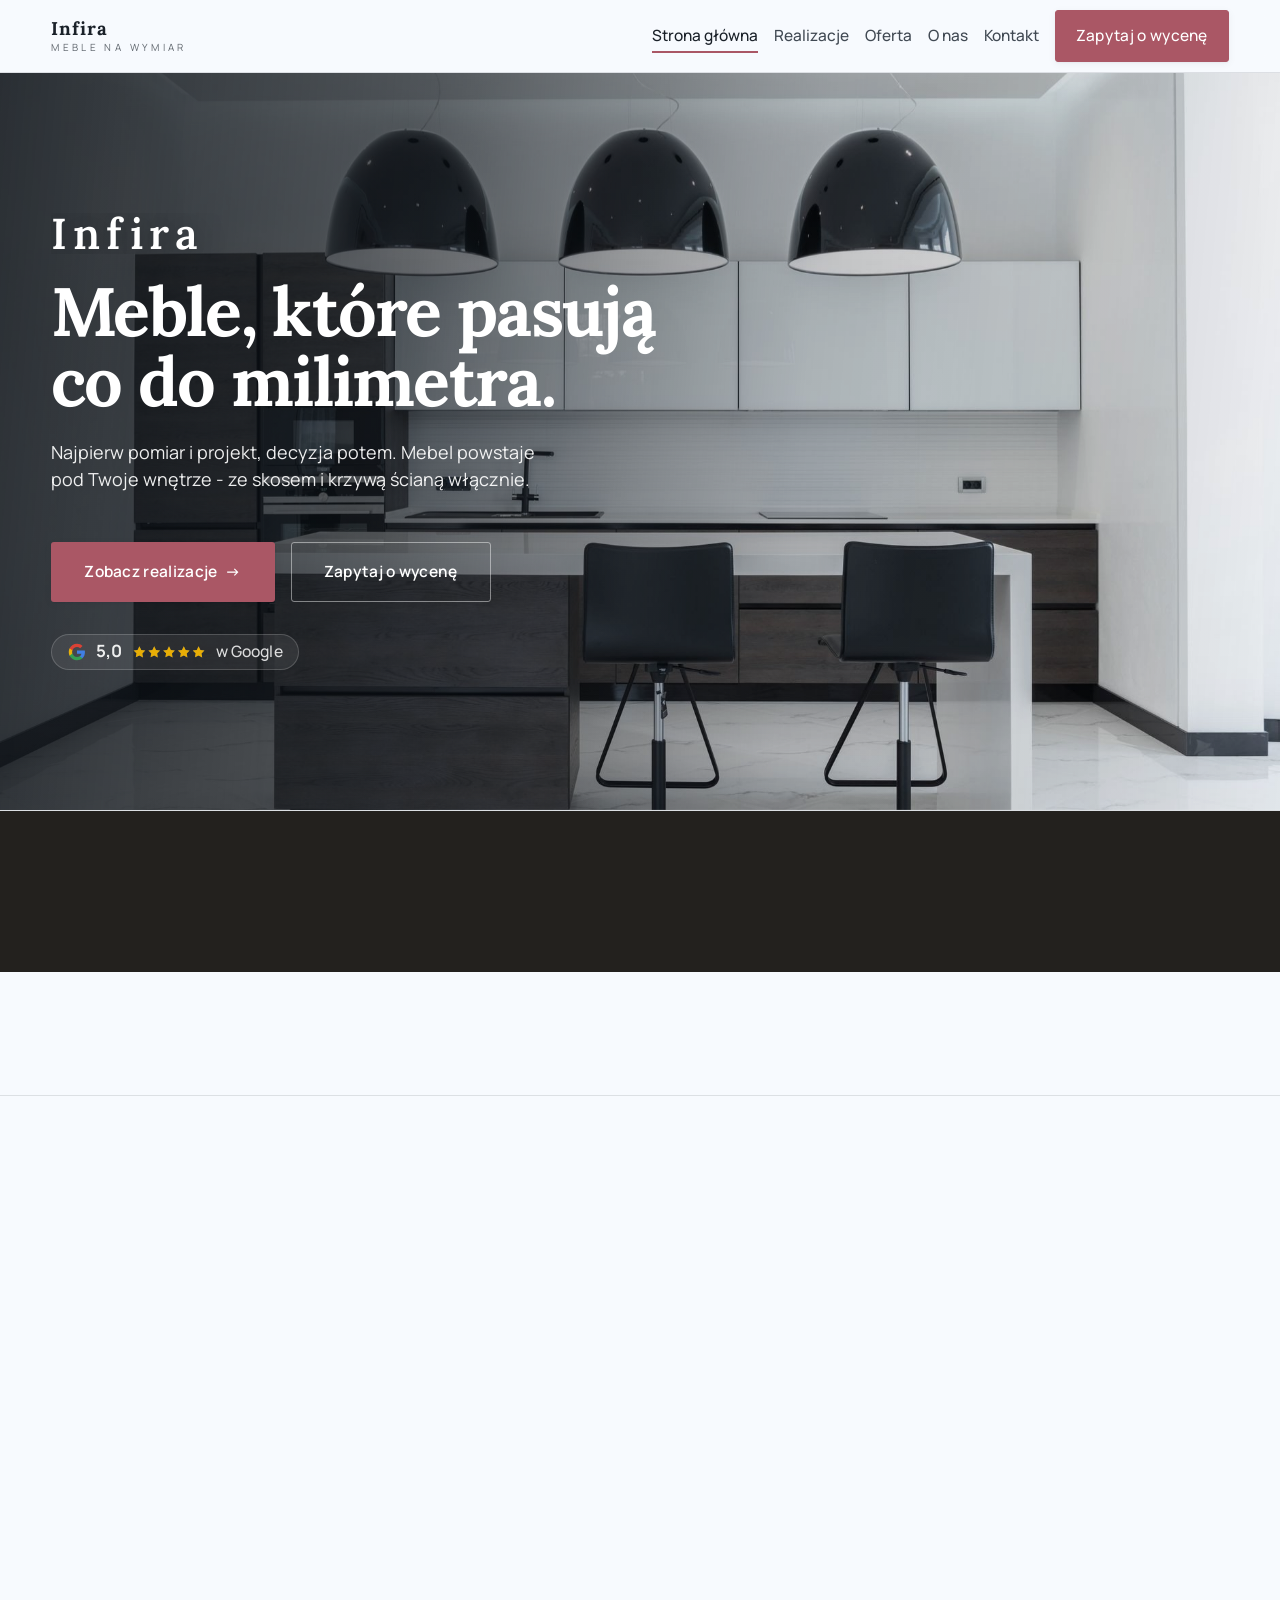
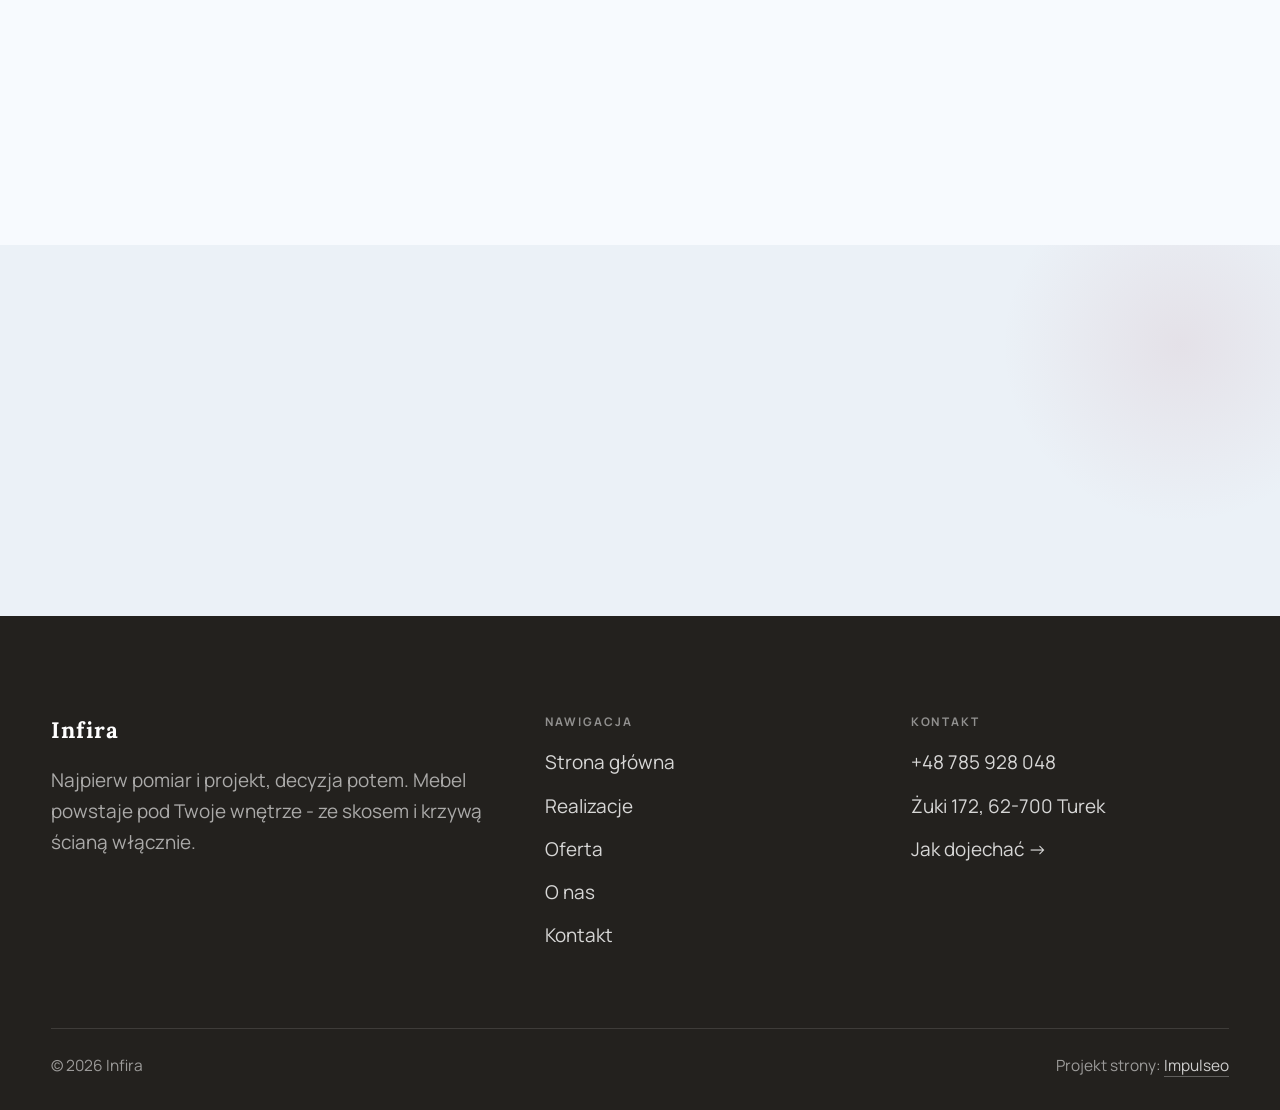
==== index.html @ 740e32fb "Strona demo: infira" ====
<!DOCTYPE html>
<html lang="pl">
<head>
<meta charset="UTF-8">
<meta name="viewport" content="width=device-width, initial-scale=1.0">
<title>Infira - meble na wymiar, kuchnie i szafy</title>
<meta name="description" content="Meble na wymiar w Turku: kuchnie, szafy i zabudowy pod Twoje wnętrze. Od pomiaru po montaż, Żuki koło Turku. Zadzwoń: +48 785 928 048.">
<link rel="canonical" href="https://impulseo-pl.github.io/infira/">
<meta name="robots" content="noindex, nofollow">
<meta property="og:type" content="website">
<meta property="og:locale" content="pl_PL">
<meta property="og:site_name" content="Infira">
<meta property="og:title" content="Infira - meble na wymiar, kuchnie i szafy">
<meta property="og:description" content="Meble na wymiar w Turku: kuchnie, szafy i zabudowy pod Twoje wnętrze. Od pomiaru po montaż, Żuki koło Turku. Zadzwoń: +48 785 928 048.">
<meta property="og:url" content="https://impulseo-pl.github.io/infira/">
<meta property="og:image" content="https://impulseo-pl.github.io/infira/img/og.jpg">
<meta property="og:image:width" content="1200">
<meta property="og:image:height" content="630">
<meta name="twitter:card" content="summary_large_image">
<script type="application/ld+json">{"@context": "https://schema.org", "@type": "HomeAndConstructionBusiness", "name": "Infira", "url": "https://impulseo-pl.github.io/infira/", "telephone": "+48785928048", "image": "https://impulseo-pl.github.io/infira/img/og.jpg", "areaServed": "Turek"}</script>
<link rel="preconnect" href="https://fonts.googleapis.com">
<link rel="preconnect" href="https://fonts.gstatic.com" crossorigin>
<link href="https://fonts.googleapis.com/css2?family=Lora:wght@500;600;700&family=Manrope:wght@400;500;600&display=swap" rel="stylesheet">
<link rel="stylesheet" href="assets/styles.css?v=0a98a49c">
</head>
<body>

<header class="nav">
  <div class="wrap nav-inner">
    <a class="brand" href="index.html"><span class="name">Infira</span><span class="sub">Meble na wymiar</span></a>
    <nav class="nav-links">
      <a href="index.html" class="active" aria-current="page">Strona główna</a>
      <a href="realizacje.html">Realizacje</a>
      <a href="oferta.html">Oferta</a>
      <a href="o-nas.html">O nas</a>
      <a href="kontakt.html">Kontakt</a>
      <a href="kontakt.html" class="btn btn-accent">Zapytaj o wycenę</a>
    </nav>
    <button class="nav-toggle" aria-label="Menu"><span></span><span></span><span></span></button>
  </div>
</header>

<main>
<section class="hero-cine">
  <img src="img/hero.jpg" fetchpriority="high" data-rotate="img/g2.jpg|img/g3.jpg" alt="Infira - Meble, które pasują co do milimetra. " width="1880" height="1255">
  <div class="wrap">
    <div class="hero-copy">
      <div class="brandmark bm-l"><span class="bm-line"><span>Infira</span></span></div>
      <h1>Meble, które pasują co do milimetra. </h1>
      <p class="lead">Najpierw pomiar i projekt, decyzja potem. Mebel powstaje pod Twoje wnętrze - ze skosem i krzywą ścianą włącznie.</p>
      <div class="hero-actions">
        <a href="realizacje.html" class="btn btn-accent">Zobacz realizacje <span class="arr">→</span></a>
        <a href="kontakt.html" class="btn btn-ghost btn-on-dark">Zapytaj o wycenę</a>
      </div>
      <div style="margin-top:var(--space-6);color:#fff;font-weight:600;letter-spacing:.02em;opacity:.92"><span class="g-badge"><svg class="gb-ico" viewBox="0 0 24 24" width="18" height="18" aria-hidden="true"><path fill="#4285F4" d="M22.56 12.25c0-.78-.07-1.53-.2-2.25H12v4.26h5.92c-.26 1.37-1.04 2.53-2.21 3.31v2.77h3.57c2.08-1.92 3.28-4.74 3.28-8.09z"/><path fill="#34A853" d="M12 23c2.97 0 5.46-.98 7.28-2.66l-3.57-2.77c-.98.66-2.23 1.06-3.71 1.06-2.86 0-5.29-1.93-6.16-4.53H2.18v2.84C3.99 20.53 7.7 23 12 23z"/><path fill="#FBBC05" d="M5.84 14.09c-.22-.66-.35-1.36-.35-2.09s.13-1.43.35-2.09V7.07H2.18C1.43 8.55 1 10.22 1 12s.43 3.45 1.18 4.93l2.85-2.22.81-.62z"/><path fill="#EA4335" d="M12 5.38c1.62 0 3.06.56 4.21 1.64l3.15-3.15C17.45 2.09 14.97 1 12 1 7.7 1 3.99 3.47 2.18 7.07l3.66 2.84c.87-2.6 3.3-4.53 6.16-4.53z"/></svg><b class="gb-ocena">5,0</b><svg class="gb-stars" viewBox="0 0 90 18" width="74" height="14.8" aria-hidden="true"><g fill="currentColor" opacity=".26"><path transform="translate(0,0)" d="M9 1.6l2.2 4.46 4.92.72-3.56 3.47.84 4.9L9 12.74l-4.4 2.31.84-4.9L1.88 6.68l4.92-.72L9 1.6Z"/><path transform="translate(18,0)" d="M9 1.6l2.2 4.46 4.92.72-3.56 3.47.84 4.9L9 12.74l-4.4 2.31.84-4.9L1.88 6.68l4.92-.72L9 1.6Z"/><path transform="translate(36,0)" d="M9 1.6l2.2 4.46 4.92.72-3.56 3.47.84 4.9L9 12.74l-4.4 2.31.84-4.9L1.88 6.68l4.92-.72L9 1.6Z"/><path transform="translate(54,0)" d="M9 1.6l2.2 4.46 4.92.72-3.56 3.47.84 4.9L9 12.74l-4.4 2.31.84-4.9L1.88 6.68l4.92-.72L9 1.6Z"/><path transform="translate(72,0)" d="M9 1.6l2.2 4.46 4.92.72-3.56 3.47.84 4.9L9 12.74l-4.4 2.31.84-4.9L1.88 6.68l4.92-.72L9 1.6Z"/></g><clipPath id="gs1000"><rect x="0" y="0" width="90.0" height="18"/></clipPath><g fill="#FBBC04" clip-path="url(#gs1000)"><path transform="translate(0,0)" d="M9 1.6l2.2 4.46 4.92.72-3.56 3.47.84 4.9L9 12.74l-4.4 2.31.84-4.9L1.88 6.68l4.92-.72L9 1.6Z"/><path transform="translate(18,0)" d="M9 1.6l2.2 4.46 4.92.72-3.56 3.47.84 4.9L9 12.74l-4.4 2.31.84-4.9L1.88 6.68l4.92-.72L9 1.6Z"/><path transform="translate(36,0)" d="M9 1.6l2.2 4.46 4.92.72-3.56 3.47.84 4.9L9 12.74l-4.4 2.31.84-4.9L1.88 6.68l4.92-.72L9 1.6Z"/><path transform="translate(54,0)" d="M9 1.6l2.2 4.46 4.92.72-3.56 3.47.84 4.9L9 12.74l-4.4 2.31.84-4.9L1.88 6.68l4.92-.72L9 1.6Z"/><path transform="translate(72,0)" d="M9 1.6l2.2 4.46 4.92.72-3.56 3.47.84 4.9L9 12.74l-4.4 2.31.84-4.9L1.88 6.68l4.92-.72L9 1.6Z"/></g></svg><span class="gb-txt">w Google</span></span></div>
    </div>
  </div>
</section>
<section class="strip n-5" style="padding-block:0">
  <div class="wrap">
    <div class="item reveal"><div class="k">5,0 na Google</div><div class="v"></div></div>
    <div class="item reveal"><div class="k">Kuchnie na wymiar</div><div class="v"></div></div>
    <div class="item reveal"><div class="k">Szafy i garderoby</div><div class="v"></div></div>
    <div class="item reveal"><div class="k">Od pomiaru po montaż</div><div class="v"></div></div>
    <div class="item reveal"><div class="k">Żuki koło Turku</div><div class="v"></div></div>
  </div>
</section>
<section class="opinie-mini" aria-label="Opinie klientów">
  <div class="wrap">
    <div class="om-row">
      <div class="om-item reveal"><blockquote>„Korzystam z mebli tej firmy od lat i mogę je spokojnie polecić.”</blockquote><span class="om-autor">Oliwier</span></div>
      <div class="om-item reveal"><blockquote>„Bardzo dobra jakość mebli, mili panowie.”</blockquote><span class="om-autor">Jan Durczyński</span></div>
    </div>
  </div>
</section>
<section>
  <div class="wrap split">
    <div class="split-art reveal"><img src="img/g13.jpg" alt="Infira - realizacja" loading="lazy" width="1600" height="1068" decoding="async"></div>
    <div class="split-copy reveal">
      <span class="eyebrow">Jak pracujemy</span>
      <h2>O nas</h2>
      <p class="muted">Najwięcej czasu schodzi przy pomiarze i projekcie, bo tam rozstrzyga się cała praca. Krzywa ściana albo wnęka o dwóch szerokościach - to musi być w projekcie, zanim ruszy piła.</p>
      
      <a href="o-nas.html" class="btn btn-ghost">Poznaj nas <span class="arr">→</span></a>
    </div>
  </div>
</section>
<section class="gateways-band">
  <div class="wrap">
    <div class="gateways">
      <a href="oferta.html" class="gateway reveal"><img src="img/g1.jpg" alt="Kuchnie na wymiar" loading="lazy" width="1080" height="810" decoding="async"><span class="g-ttl">Kuchnie na wymiar</span></a>
      <a href="oferta.html" class="gateway reveal"><img src="img/about.jpg" alt="Szafy i garderoby" loading="lazy" width="1600" height="1068" decoding="async"><span class="g-ttl">Szafy i garderoby</span></a>
      <a href="oferta.html" class="gateway reveal"><img src="img/g4.jpg" alt="Zabudowy wnęk i skosów" loading="lazy" width="1600" height="1068" decoding="async"><span class="g-ttl">Zabudowy wnęk i skosów</span></a>
    </div>
  </div>
</section>
<section class="stopklatka" aria-hidden="true">
  <div class="stk-bg" style="background-image:url(img/g5.jpg)"></div>
</section>
<section class="opinie">
  <div class="wrap">
    <div class="head center reveal">
      <span class="eyebrow">Opinie</span>
      <h2>Co mówią klienci</h2>
    </div>
    <p class="op-meta reveal"><span class="g-badge"><svg class="gb-ico" viewBox="0 0 24 24" width="18" height="18" aria-hidden="true"><path fill="#4285F4" d="M22.56 12.25c0-.78-.07-1.53-.2-2.25H12v4.26h5.92c-.26 1.37-1.04 2.53-2.21 3.31v2.77h3.57c2.08-1.92 3.28-4.74 3.28-8.09z"/><path fill="#34A853" d="M12 23c2.97 0 5.46-.98 7.28-2.66l-3.57-2.77c-.98.66-2.23 1.06-3.71 1.06-2.86 0-5.29-1.93-6.16-4.53H2.18v2.84C3.99 20.53 7.7 23 12 23z"/><path fill="#FBBC05" d="M5.84 14.09c-.22-.66-.35-1.36-.35-2.09s.13-1.43.35-2.09V7.07H2.18C1.43 8.55 1 10.22 1 12s.43 3.45 1.18 4.93l2.85-2.22.81-.62z"/><path fill="#EA4335" d="M12 5.38c1.62 0 3.06.56 4.21 1.64l3.15-3.15C17.45 2.09 14.97 1 12 1 7.7 1 3.99 3.47 2.18 7.07l3.66 2.84c.87-2.6 3.3-4.53 6.16-4.53z"/></svg><b class="gb-ocena">5,0</b><svg class="gb-stars" viewBox="0 0 90 18" width="74" height="14.8" aria-hidden="true"><g fill="currentColor" opacity=".26"><path transform="translate(0,0)" d="M9 1.6l2.2 4.46 4.92.72-3.56 3.47.84 4.9L9 12.74l-4.4 2.31.84-4.9L1.88 6.68l4.92-.72L9 1.6Z"/><path transform="translate(18,0)" d="M9 1.6l2.2 4.46 4.92.72-3.56 3.47.84 4.9L9 12.74l-4.4 2.31.84-4.9L1.88 6.68l4.92-.72L9 1.6Z"/><path transform="translate(36,0)" d="M9 1.6l2.2 4.46 4.92.72-3.56 3.47.84 4.9L9 12.74l-4.4 2.31.84-4.9L1.88 6.68l4.92-.72L9 1.6Z"/><path transform="translate(54,0)" d="M9 1.6l2.2 4.46 4.92.72-3.56 3.47.84 4.9L9 12.74l-4.4 2.31.84-4.9L1.88 6.68l4.92-.72L9 1.6Z"/><path transform="translate(72,0)" d="M9 1.6l2.2 4.46 4.92.72-3.56 3.47.84 4.9L9 12.74l-4.4 2.31.84-4.9L1.88 6.68l4.92-.72L9 1.6Z"/></g><clipPath id="gs1000"><rect x="0" y="0" width="90.0" height="18"/></clipPath><g fill="#FBBC04" clip-path="url(#gs1000)"><path transform="translate(0,0)" d="M9 1.6l2.2 4.46 4.92.72-3.56 3.47.84 4.9L9 12.74l-4.4 2.31.84-4.9L1.88 6.68l4.92-.72L9 1.6Z"/><path transform="translate(18,0)" d="M9 1.6l2.2 4.46 4.92.72-3.56 3.47.84 4.9L9 12.74l-4.4 2.31.84-4.9L1.88 6.68l4.92-.72L9 1.6Z"/><path transform="translate(36,0)" d="M9 1.6l2.2 4.46 4.92.72-3.56 3.47.84 4.9L9 12.74l-4.4 2.31.84-4.9L1.88 6.68l4.92-.72L9 1.6Z"/><path transform="translate(54,0)" d="M9 1.6l2.2 4.46 4.92.72-3.56 3.47.84 4.9L9 12.74l-4.4 2.31.84-4.9L1.88 6.68l4.92-.72L9 1.6Z"/><path transform="translate(72,0)" d="M9 1.6l2.2 4.46 4.92.72-3.56 3.47.84 4.9L9 12.74l-4.4 2.31.84-4.9L1.88 6.68l4.92-.72L9 1.6Z"/></g></svg><span class="gb-txt">w Google</span></span></p>
    <p class="op-meta reveal"><a class="op-google" href="https://maps.google.com/?cid=2498842589369251021" target="_blank" rel="noopener"><svg class="op-g-ico" viewBox="0 0 24 24" width="17" height="17" aria-hidden="true"><path fill="#4285F4" d="M22.56 12.25c0-.78-.07-1.53-.2-2.25H12v4.26h5.92c-.26 1.37-1.04 2.53-2.21 3.31v2.77h3.57c2.08-1.92 3.28-4.74 3.28-8.09z"/><path fill="#34A853" d="M12 23c2.97 0 5.46-.98 7.28-2.66l-3.57-2.77c-.98.66-2.23 1.06-3.71 1.06-2.86 0-5.29-1.93-6.16-4.53H2.18v2.84C3.99 20.53 7.7 23 12 23z"/><path fill="#FBBC05" d="M5.84 14.09c-.22-.66-.35-1.36-.35-2.09s.13-1.43.35-2.09V7.07H2.18C1.43 8.55 1 10.22 1 12s.43 3.45 1.18 4.93l2.85-2.22.81-.62z"/><path fill="#EA4335" d="M12 5.38c1.62 0 3.06.56 4.21 1.64l3.15-3.15C17.45 2.09 14.97 1 12 1 7.7 1 3.99 3.47 2.18 7.07l3.66 2.84c.87-2.6 3.3-4.53 6.16-4.53z"/></svg><span>Zobacz opinie w Google</span><span class="arr">→</span></a></p>
    <div class="opinie-grid">
      <figure class="op-card reveal"><span class="op-star"><svg class="ico-star" width="14" height="14" viewBox="0 0 24 24" style="vertical-align:-2px" aria-hidden="true"><path d="M12 2.8l2.85 5.8 6.4.93-4.63 4.5 1.1 6.37L12 17.4l-5.72 3 1.1-6.37-4.63-4.5 6.4-.93L12 2.8Z" fill="currentColor"/></svg><svg class="ico-star" width="14" height="14" viewBox="0 0 24 24" style="vertical-align:-2px" aria-hidden="true"><path d="M12 2.8l2.85 5.8 6.4.93-4.63 4.5 1.1 6.37L12 17.4l-5.72 3 1.1-6.37-4.63-4.5 6.4-.93L12 2.8Z" fill="currentColor"/></svg><svg class="ico-star" width="14" height="14" viewBox="0 0 24 24" style="vertical-align:-2px" aria-hidden="true"><path d="M12 2.8l2.85 5.8 6.4.93-4.63 4.5 1.1 6.37L12 17.4l-5.72 3 1.1-6.37-4.63-4.5 6.4-.93L12 2.8Z" fill="currentColor"/></svg><svg class="ico-star" width="14" height="14" viewBox="0 0 24 24" style="vertical-align:-2px" aria-hidden="true"><path d="M12 2.8l2.85 5.8 6.4.93-4.63 4.5 1.1 6.37L12 17.4l-5.72 3 1.1-6.37-4.63-4.5 6.4-.93L12 2.8Z" fill="currentColor"/></svg><svg class="ico-star" width="14" height="14" viewBox="0 0 24 24" style="vertical-align:-2px" aria-hidden="true"><path d="M12 2.8l2.85 5.8 6.4.93-4.63 4.5 1.1 6.37L12 17.4l-5.72 3 1.1-6.37-4.63-4.5 6.4-.93L12 2.8Z" fill="currentColor"/></svg></span><blockquote>Korzystam z mebli tej firmy od lat i mogę je spokojnie polecić. Są solidne, trwałe i dobrze wykonane, nawet po długim czasie nadal świetnie się sprawdzają. Do tego profesjonalna obsługa i dobry kontakt. Firma godna zaufania.</blockquote><span class="op-autor">Oliwier</span></figure>
      <figure class="op-card reveal"><span class="op-star"><svg class="ico-star" width="14" height="14" viewBox="0 0 24 24" style="vertical-align:-2px" aria-hidden="true"><path d="M12 2.8l2.85 5.8 6.4.93-4.63 4.5 1.1 6.37L12 17.4l-5.72 3 1.1-6.37-4.63-4.5 6.4-.93L12 2.8Z" fill="currentColor"/></svg><svg class="ico-star" width="14" height="14" viewBox="0 0 24 24" style="vertical-align:-2px" aria-hidden="true"><path d="M12 2.8l2.85 5.8 6.4.93-4.63 4.5 1.1 6.37L12 17.4l-5.72 3 1.1-6.37-4.63-4.5 6.4-.93L12 2.8Z" fill="currentColor"/></svg><svg class="ico-star" width="14" height="14" viewBox="0 0 24 24" style="vertical-align:-2px" aria-hidden="true"><path d="M12 2.8l2.85 5.8 6.4.93-4.63 4.5 1.1 6.37L12 17.4l-5.72 3 1.1-6.37-4.63-4.5 6.4-.93L12 2.8Z" fill="currentColor"/></svg><svg class="ico-star" width="14" height="14" viewBox="0 0 24 24" style="vertical-align:-2px" aria-hidden="true"><path d="M12 2.8l2.85 5.8 6.4.93-4.63 4.5 1.1 6.37L12 17.4l-5.72 3 1.1-6.37-4.63-4.5 6.4-.93L12 2.8Z" fill="currentColor"/></svg><svg class="ico-star" width="14" height="14" viewBox="0 0 24 24" style="vertical-align:-2px" aria-hidden="true"><path d="M12 2.8l2.85 5.8 6.4.93-4.63 4.5 1.1 6.37L12 17.4l-5.72 3 1.1-6.37-4.63-4.5 6.4-.93L12 2.8Z" fill="currentColor"/></svg></span><blockquote>Bardzo dobra jakość mebli, mili panowie.</blockquote><span class="op-autor">Jan Durczyński</span></figure>
    </div>
  </div>
</section>
<section>
  <div class="wrap">
    <div class="head reveal">
      <span class="eyebrow">Realizacje</span>
      <h2>Meble na wymiar</h2>
      <p>Zdjęcia z naszych montaży, w domach klientów - żadnych wizualizacji z katalogu. Tak te meble wyglądają na co dzień.</p>
    </div>
    <div class="gallery">
      <div class="tile t-two3 reveal"><img src="img/g6.jpg" alt="Infira" loading="lazy" width="1600" height="1060" decoding="async"></div>
      <div class="tile t-third reveal"><img src="img/g7.jpg" alt="Infira" loading="lazy" width="1600" height="1068" decoding="async"></div>
      <div class="tile t-third reveal"><img src="img/g8.jpg" alt="Infira" loading="lazy" width="1524" height="976" decoding="async"></div>
      <div class="tile t-third reveal"><img src="img/g9.jpg" alt="Infira" loading="lazy" width="1600" height="1068" decoding="async"></div>
      <div class="tile t-third reveal"><img src="img/g10.jpg" alt="Infira" loading="lazy" width="1516" height="962" decoding="async"></div>
    </div>
    <div style="margin-top:var(--space-7)" class="reveal"><a href="realizacje.html" class="btn btn-accent">Pełna galeria <span class="arr">→</span></a></div>
  </div>
</section>
<section class="cta">
  <div class="wrap">
    <div class="reveal">
      <span class="eyebrow">Współpraca</span>
      <h2>Zacznijmy od krótkiej rozmowy.</h2>
      <p>Jeden telefon wystarczy, żeby wiedzieć, na czym stoisz.</p>
    </div>
    <div class="cta-actions reveal">
      <a href="kontakt.html" class="btn btn-light">Zapytaj o wycenę <span class="arr">→</span></a>
      <a href="tel:+48785928048" class="btn btn-ghost btn-ghost-cta">+48 785 928 048</a>
    </div>
  </div>
</section>
</main>

<footer>
  <div class="wrap">
    <div class="foot-grid">
      <div class="foot-brand">
        <div class="name">Infira</div>
        <p>Najpierw pomiar i projekt, decyzja potem. Mebel powstaje pod Twoje wnętrze - ze skosem i krzywą ścianą włącznie.</p>
      </div>
      <div class="foot-col">
        <h4>Nawigacja</h4>
        <a href="index.html">Strona główna</a>
        <a href="realizacje.html">Realizacje</a>
        <a href="oferta.html">Oferta</a>
        <a href="o-nas.html">O nas</a>
        <a href="kontakt.html">Kontakt</a>
      </div>
      <div class="foot-col">
        <h4>Kontakt</h4>
        <a href="tel:+48785928048">+48 785 928 048</a>
        <p>Żuki 172, 62-700 Turek</p>
        <a href="https://maps.google.com/?cid=2498842589369251021" target="_blank" rel="noopener">Jak dojechać →</a>
      </div>
    </div>
    <div class="foot-bot">
      <span>© 2026 Infira</span>
      <span>Projekt strony: <a class="foot-credit" href="https://impulseo.pl" target="_blank" rel="noopener">Impulseo</a></span>
    </div>
  </div>
</footer>
<div class="sticky-reserve"><a class="sr-book" href="kontakt.html">Zapytaj o wycenę</a><a class="sr-call" href="tel:+48785928048" aria-label="Zadzwoń"><svg class="ico-tel" width="16" height="16" viewBox="0 0 24 24" fill="none" aria-hidden="true"><path d="M6.6 10.8a15.5 15.5 0 0 0 6.6 6.6l2.2-2.2a1 1 0 0 1 1-.24 11.4 11.4 0 0 0 3.6.58 1 1 0 0 1 1 1V20a1 1 0 0 1-1 1A17 17 0 0 1 3 4a1 1 0 0 1 1-1h3.5a1 1 0 0 1 1 1c0 1.25.2 2.46.58 3.6a1 1 0 0 1-.25 1l-2.23 2.2Z" fill="currentColor"/></svg></a></div>
<div class="demo-wazne" data-do="2026-11-03" data-cykl="3" hidden><svg class="dw-ico" width="13" height="13" viewBox="0 0 24 24" fill="none" aria-hidden="true"><circle cx="12" cy="12" r="8.6" stroke="currentColor" stroke-width="1.8"/><path d="M12 7.2V12l3.3 2" stroke="currentColor" stroke-width="1.8" stroke-linecap="round"/></svg><span class="dw-txt"></span></div>

<script src="assets/main.js"></script>
</body>
</html>
---- assets/styles.css ----
/* ============================================================
   STOLBASZ — premium, architektoniczny B2B fit-out
   Jasna paleta, zero brązu. System wg premium-web-craft.
   Projekt strony: Impulseo (impulseo.pl)
   ============================================================ */

:root{
  /* PALETA — jasna, architektoniczna, chłodna */
  --paper:#F3F1EC;          /* główne tło */
  --paper-2:#E6E3DB;        /* sekcje alternatywne (chłodny jasny szary) */
  --paper-3:#E6E3DB;        /* delikatne wypełnienia */
  --ink:#23211E;            /* tekst główny — chłodny grafit */
  --ink-soft:#43403A;       /* nagłówki drugorzędne */
  --muted:#87837A;          /* tekst poboczny */
  --line:rgba(35,33,30,.12);/* hairline */
  --accent:#8A6B3C;         /* stonowany petrol-slate — jedyny akcent */
  --accent-d:#6E5430;
  --accent-soft:rgba(138,107,60,.10);
  --dark:#23211E;           /* sekcje ciemne (stopka/CTA) */

  /* HOVER ZDJĘĆ — JEDEN standard dla całego silnika (decyzja K. 04.08.2026, artefakt z wariantami).
     AKTUALNE (K.+Szymon 09.08.2026, wybór z artefaktu 6 wariantów): zoom 1.05 przy 1.4s -
     przy tak długim czasie mocniejszy kadr NIE skacze, tylko „oddycha". Poprzedni standard
     (1.02 / .55s z 04.08) odbierany jako dynamiczny i szybki.
     Spoczynek lekko przygaszony, ale TYLKO tam, gdzie jest mysz (@media hover:hover) —
     na telefonie zdjęcia zostają w pełnej jasności. */
  --img-zoom:1.05;                   /* K.+Szymon 09.08: wariant F z artefaktu porównawczego */
  --img-rest:brightness(.95) saturate(.99);
  --img-hot:brightness(1.06) saturate(1.05);
  --img-dur:1.4s;                    /* K.+Szymon 09.08 (wariant F): powoli = elegancko */
  --img-ease:cubic-bezier(.16,.84,.44,1);  /* miękki ogon, efekt „oddychania" */

  /* ODSTĘPY — skala 4/8 */
  --space-1:4px; --space-2:8px; --space-3:12px; --space-4:16px; --space-5:24px;
  --space-6:32px; --space-7:48px; --space-8:64px; --space-9:96px; --space-10:128px;

  /* TYPOGRAFIA — fluid clamp() (skala podbita 16.07.2026: większe, czytelniejsze litery — uwaga Adama) */
  --text-sm:clamp(.9rem,.87rem + .12vw,1rem);
  --text-base:clamp(1.08rem,1.04rem + .18vw,1.2rem);
  --text-lg:clamp(1.24rem,1.15rem + .34vw,1.44rem);
  --text-h3:clamp(1.34rem,1.22rem + .55vw,1.66rem);
  --text-h2:clamp(2.1rem,1.66rem + 2.1vw,3.1rem);
  --text-h1:clamp(2.9rem,2.1rem + 4vw,5.1rem);

  /* PROMIENIE — architektoniczne, raczej ostre */
  --r-sm:3px; --r-md:6px; --r-lg:10px;

  /* RUCH */
  --ease:cubic-bezier(.25,.46,.45,.94); --dur:.24s;

  /* CIENIE — miękkie, warstwowe */
  --sh-sm:0 1px 2px rgba(16,24,32,.04), 0 2px 8px rgba(16,24,32,.05);
  --sh-md:0 2px 6px rgba(16,24,32,.05), 0 12px 28px -8px rgba(16,24,32,.12);
  --sh-lg:0 6px 14px rgba(16,24,32,.07), 0 26px 56px -18px rgba(16,24,32,.22);

  --hairline:1px solid var(--line);

  --font-display:'Lora',serif;
  --font-body:'Manrope',sans-serif;
}

*{box-sizing:border-box;margin:0;padding:0}
html{scroll-behavior:smooth}
body{
  font-family:var(--font-body);
  font-size:var(--text-base);
  line-height:1.65;
  color:var(--ink);
  background:var(--paper);
  -webkit-font-smoothing:antialiased;
  text-rendering:optimizeLegibility;
}
img{max-width:100%;height:auto;display:block}  /* height:auto = width/height z atrybutów trzyma proporcje (TOP#12) */
a{color:inherit;text-decoration:none}

.wrap{width:min(92%,1180px);margin-inline:auto}
section{padding-block:clamp(52px,6.5vw,96px)}

h1,h2,h3{font-family:var(--font-display);font-weight:700;line-height:1.08;letter-spacing:-.02em;color:var(--ink)}
h1{font-size:var(--text-h1);letter-spacing:-.035em}
h2{font-size:var(--text-h2);letter-spacing:-.025em}
h3{font-size:var(--text-h3)}
/* MIARA — długość wiersza. WCAG 2.2 SC 1.4.8: max 80 znaków; Butterick: 45–90.
   68ch daje realnie 72–78 znaków polskiego tekstu, czyli z zapasem pod granicą.
   Wcześniej limit miał TYLKO <p> — <li>, <blockquote> i <dd> nie miały żadnego,
   i to jedyny powód, dla którego 23 bloki na dwóch oddanych stronach jadą po
   83–106 znaków w wierszu (pomiar 07.08.2026, bramka `miara`).
   ⚠️ Listy i definicje ograniczamy TYLKO bez klasy: `ul`/`ol` z klasą to u nas
   układ (siatki kafli, menu), a nie tekst ciągły — tam miarę wyznacza układ. */
/* 60ch, nie 68ch (K. 10.08): po zmianie fontów na węższe kroje (DM Sans i spółka)
   w 68ch mieściło się ~90 znaków - bramka pikselowa słusznie zgłaszała przekroczenie
   granicy 80. Pomiar na żywej przeglądarce: 60ch = 90 znaków, 53ch = ~78 znaków, czyli normę WCAG 1.4.8. */
:root{ --miara:53ch }
p{max-width:min(100%,var(--miara))}
blockquote,
ul:not([class])>li, ol:not([class])>li,
dl:not([class])>dd{max-width:min(100%,var(--miara))}

/* ⚠️ Świadomie BEZ wyjątku `.tile p,.card p,.svc p{max-width:none}`, choć nasuwa się sam:
   te akapity BYŁY już ograniczone (stare `p{max-width:65ch}`), więc „wyjątek" nie odblokowałby
   niczego nowego — tylko ROZLUŹNIŁ stan sprzed zmiany na wszystkich demach naraz.
   `figcaption` żadna z reguł wyżej nie dotyczy, więc też nie potrzebuje zwolnienia. */

/* ŁAMANIE. `balance` wyrównuje długości wierszy w nagłówku, `pretty` pilnuje ostatniego
   wiersza akapitu, żeby nie został w nim jeden wyraz. Obsługiwane od Chrome 117 /
   Safari 17.5; starsze przeglądarki po prostu ignorują tę własność.
   `text-wrap:pretty` nie występowało dotąd ANI RAZ w silniku ani w repo klientów. */
h1,h2,h3,.lead,.lede{text-wrap:balance}
p,li,blockquote,dd{text-wrap:pretty}

.eyebrow{
  font-family:var(--font-body);
  font-size:var(--text-sm);
  font-weight:600;
  letter-spacing:.18em;
  text-transform:uppercase;
  color:var(--accent);
  display:inline-flex;align-items:center;gap:var(--space-3);
}
/* flex:none + margin-top = kreska trzyma się PIERWSZEJ linii. Wcześniej align-items:center
   centrowało ją względem całego bloku i przy zawinięciu (długi kicker typu
   „…WNĘTRZ · LESZNO · OD 2019") druga linia lądowała z brzydkim wcięciem. */
.eyebrow{align-items:flex-start}
.eyebrow>*,.eyebrow{text-wrap:balance}   /* dlugi kicker lamal sie na sierote typu samo „2019" w drugiej linii */
.eyebrow::before{content:"";width:28px;height:1px;background:var(--accent);display:inline-block;flex:none;margin-top:.62em}

.muted{color:var(--muted)}
.lead{font-size:var(--text-lg);line-height:1.55;color:var(--ink-soft);max-width:50ch}

/* ---------- BUTTONS ---------- */
.btn{
  display:inline-flex;align-items:center;gap:var(--space-2);
  font-weight:600;font-size:var(--text-sm);letter-spacing:.02em;
  padding:var(--space-4) var(--space-6);
  border-radius:var(--r-sm);
  transition:transform var(--dur) var(--ease),box-shadow var(--dur) var(--ease),background var(--dur) var(--ease);
  cursor:pointer;border:1px solid transparent;
}
.btn-accent{background:var(--accent);color:#fff;box-shadow:var(--sh-sm)}
.btn-accent:hover{background:var(--accent-d);transform:translateY(-2px);box-shadow:var(--sh-md)}
.btn-accent:active{transform:translateY(0);box-shadow:var(--sh-sm)}
.btn-ghost{background:transparent;color:var(--ink);border-color:var(--line)}
.btn-ghost:hover{border-color:var(--accent);color:var(--accent);transform:translateY(-2px)}
.btn-light{background:#fff;color:var(--ink);box-shadow:var(--sh-sm)}
.btn-light:hover{transform:translateY(-2px);box-shadow:var(--sh-md)}
.btn .arr{transition:transform var(--dur) var(--ease)}
.btn:hover .arr{transform:translateX(4px)}

/* ---------- NAV ---------- */
.nav{
  position:sticky;top:0;z-index:50;
  background:color-mix(in srgb,var(--paper) 88%,transparent);
  backdrop-filter:saturate(140%) blur(10px);
  border-bottom:var(--hairline);
}
.nav-inner{display:flex;align-items:center;justify-content:space-between;gap:var(--space-5);height:72px}
/* ANTY-NACHODZENIE (K. 05.08.2026): długa nazwa firmy + przycisk z pełnym numerem nie mieściły się w pasku
   i flex ściskał linki PONIŻEJ ich treści - "Kontakt" wchodził na ramkę "Zadzwoń +48 ...". Teraz ustępuje
   nazwa marki (skrót wielokropkiem), a menu i przycisk nigdy się nie kurczą ani nie zachodzą na siebie. */
.brand{display:flex;flex-direction:column;line-height:1;min-width:0;flex:0 1 auto}
.brand .name{font-family:var(--font-display);font-weight:800;font-size:1.35rem;letter-spacing:.04em;white-space:nowrap;overflow:hidden;text-overflow:ellipsis}
.brand .sub{font-size:.62rem;letter-spacing:.34em;text-transform:uppercase;color:var(--muted);margin-top:5px;white-space:nowrap;overflow:hidden;text-overflow:ellipsis}
.nav-links{display:flex;align-items:center;gap:var(--space-6);flex:0 0 auto}
.nav-links a{font-size:var(--text-sm);font-weight:500;color:var(--ink-soft);position:relative;padding-block:4px;white-space:nowrap;transition:color var(--dur) var(--ease)}
.nav-links a::after{content:"";position:absolute;left:0;bottom:0;width:0;height:1.5px;background:var(--accent);transition:width var(--dur) var(--ease)}
.nav-links a:hover,.nav-links a.active{color:var(--ink)}
.nav-links a:hover::after,.nav-links a.active::after{width:100%}
.nav-links .btn{padding:var(--space-2) var(--space-5)}
/* przyciski w nav: właściwy kolor (przebij .nav-links a) + bez podkreślenia */
.nav-links a.btn-accent{color:#fff}
.nav-links a.btn-ghost,.nav-links a.btn-light{color:var(--ink)}
/* CTA w pasku: NIE podkreślenie spod linków menu, ale ten sam przelatujący błysk,
   co na wszystkich innych przyciskach (zgłoszenie K. 13.08.2026 - „na hero jest efekt
   światła przechodzącego przez przycisk, na navbarze go nie ma, a mają być identyczne").
   Reguła `.nav-links a::after` jest silniejsza od `.btn::after`, więc trzeba jej
   geometrię wyzerować i wpisać połysk z nazwy - samo `display:none` gasiło efekt. */
.nav-links a.btn::after{
  display:block;content:"";position:absolute;inset:0;z-index:-1;pointer-events:none;
  width:auto;height:auto;border-radius:inherit;   /* kasuje geometrię podkreślenia (width:0;height:1.5px) */
  background:linear-gradient(100deg,transparent 32%,rgba(255,255,255,.20) 50%,transparent 68%);
  translate:-120% 0}
@media (prefers-reduced-motion:no-preference){
  .nav-links a.btn:hover::after{translate:120% 0;transition:translate .75s var(--mt-ease,cubic-bezier(.16,.84,.44,1))}
}
.nav-toggle{display:none;background:none;border:none;cursor:pointer;flex-direction:column;gap:5px;padding:8px}
.nav-toggle span{width:24px;height:2px;background:var(--ink);transition:var(--dur)}
/* Ciasny zakres MIĘDZY menu mobilnym a pełnym pulpitem: zbijamy odstępy i nazwę marki,
   żeby wszystko zmieściło się naturalnie, zanim w ogóle dojdzie do skracania wielokropkiem. */
@media(max-width:1280px) and (min-width:921px){
  .nav-links{gap:var(--space-4)}
  .nav-links .btn{padding:var(--space-2) var(--space-4)}
  .brand .name{font-size:1.15rem}
}

/* ---------- HERO (split) ---------- */
.hero{position:relative;overflow:hidden;border-bottom:var(--hairline)}
.hero-grid{display:grid;grid-template-columns:1.05fr .95fr;gap:clamp(24px,4vw,60px);align-items:center;
  padding-block:clamp(36px,4.5vw,64px)}
.hero-copy .eyebrow{margin-bottom:var(--space-5)}
.hero-copy h1{margin-bottom:var(--space-5)}
.hero-copy .lead{margin-bottom:var(--space-7)}
.hero-actions{display:flex;flex-wrap:wrap;gap:var(--space-4)}
.hero-art{position:relative;aspect-ratio:4/3;border-radius:var(--r-lg);overflow:hidden;box-shadow:var(--sh-lg)}
.hero-art img{width:100%;height:100%;object-fit:cover}
.hero-art::after{content:"";position:absolute;inset:0;background:linear-gradient(180deg,transparent 55%,rgba(18,24,28,.28))}
.hero-badge{position:absolute;left:var(--space-5);bottom:var(--space-5);z-index:2;
  background:rgba(252,252,251,.94);backdrop-filter:blur(4px);
  border-radius:var(--r-md);padding:var(--space-4) var(--space-5);box-shadow:var(--sh-md);max-width:78%}
.hero-badge strong{display:block;font-family:var(--font-display);font-size:1rem;letter-spacing:-.01em}
.hero-badge span{font-size:var(--text-sm);color:var(--muted)}

/* ---------- HERO duży / kinowy (strona główna) ---------- */
.hero-cine{position:relative;min-height:clamp(560px,82vh,840px);min-height:clamp(560px,82svh,840px);display:flex;align-items:center;overflow:hidden;border-bottom:var(--hairline)}
.hero-cine>img{position:absolute;inset:0;width:100%;height:100%;object-fit:cover;z-index:0}
.hero-cine::after{content:"";position:absolute;inset:0;z-index:1;
  background:linear-gradient(95deg,rgba(13,18,23,.86) 0%,rgba(13,18,23,.64) 32%,rgba(13,18,23,.24) 62%,rgba(13,18,23,.04) 100%)}
.hero-cine .wrap{position:relative;z-index:2;padding-block:var(--space-8)}
.hero-cine .hero-copy{max-width:660px}
.hero-cine .eyebrow{color:#fff;margin-bottom:var(--space-5)}
.hero-cine .eyebrow::before{background:#fff}
.hero-cine h1{color:#fff;margin-bottom:var(--space-5);font-size:clamp(2.9rem,2rem + 4.4vw,5.2rem);text-wrap:balance}
.hero-cine .lead{color:rgba(255,255,255,.92);max-width:48ch;margin-bottom:var(--space-7)}
.hero-cine .hero-actions{display:flex;flex-wrap:wrap;gap:var(--space-4)}
/* NISKIE OKNO (laptop z dokiem i paskami przeglądarki ma ~700-780 px wysokości widoku):
   H1 do 5.2rem + długi lead nie mieściły się i przyciski wypadały POD krawędź ekranu -
   klient widział stronę bez ani jednego CTA. Skalujemy w dół, zamiast przycinać treść. */
@media(min-width:821px) and (max-height:820px){
  .hero-cine{min-height:clamp(520px,94svh,780px)}
  .hero-cine .wrap{padding-block:var(--space-6)}
  .hero-cine h1{font-size:clamp(2.2rem,1.5rem + 2.6vw,3.6rem);margin-bottom:var(--space-4)}
  .hero-cine .eyebrow{margin-bottom:var(--space-4)}
  .hero-cine .lead{margin-bottom:var(--space-5);max-width:44ch}
}
@media(max-width:680px){
  .hero-cine{min-height:clamp(520px,76vh,640px);min-height:clamp(520px,76svh,640px);align-items:flex-end}
  .hero-cine::after{background:linear-gradient(0deg,rgba(13,18,23,.9) 6%,rgba(13,18,23,.45) 55%,rgba(13,18,23,.25) 100%)}
  .hero-cine .wrap{padding-bottom:var(--space-9)}
  /* TELEFON (~90% oglądających): lead potrafił zająć 8 linii i zepchnąć CTA poza pierwszy ekran.
     Zwężamy interlinię i skalę - treści nie ucinamy, bo to ona sprzedaje. */
  .hero-cine .lead{font-size:.98rem;line-height:1.5;margin-bottom:var(--space-5)}
  .hero-cine .eyebrow{font-size:.72rem;letter-spacing:.13em;margin-bottom:var(--space-4)}
  .hero-cine .eyebrow::before{width:20px}
  .hero-cine h1{margin-bottom:var(--space-4)}
}

/* full-bleed hero variant (podstrony) */
.pagehead{position:relative;min-height:46vh;min-height:46svh;display:flex;align-items:flex-end;overflow:hidden;border-bottom:var(--hairline)}
.pagehead img{position:absolute;inset:0;width:100%;height:100%;object-fit:cover}
/* 10.08.2026 (decyzja K.): mocniejsze przyciemnienie + cień pod tekstem. Bramka mierzyła na
   nagłówkach podstron 3,38-3,43:1 przy wymaganych 4,5 — jasne zdjęcie (hala, śnieg, niebo)
   podchodziło pod biały tekst. Zdjęcia klientów są różne, więc kontrast musi dawać WARSTWA,
   a nie szczęśliwy dobór kadru. */
.pagehead::after{content:"";position:absolute;inset:0;background:linear-gradient(180deg,rgba(18,24,28,.40),rgba(18,24,28,.76))}
.pagehead .wrap{position:relative;z-index:2;padding-block:var(--space-9);color:#fff}
.pagehead h1{color:#fff;max-width:18ch;text-shadow:0 2px 16px rgba(0,0,0,.55)}
.pagehead .eyebrow{color:#fff}
.pagehead .eyebrow::before{background:#fff}
.pagehead p{color:rgba(255,255,255,.92);margin-top:var(--space-4);max-width:54ch;text-shadow:0 1px 12px rgba(0,0,0,.5)}

/* ---------- STRIP (pasek skrótów / liczby) ---------- */
.strip{background:var(--dark);color:#fff}
/* PASEK HASEŁ — standard 04.08.2026 (decyzja K.): 5 haseł w JEDNYM rzędzie, tekst WYŚRODKOWANY,
   węższe marginesy boczne niż reszta strony (pasek ma iść szerzej), równe wysokości kolumn. */
.strip .wrap{width:min(96%,1440px);display:grid;grid-template-columns:repeat(5,1fr);
  gap:var(--space-5);padding-block:var(--space-7);align-items:stretch}
.strip .item .k{font-family:var(--font-display);font-size:clamp(1.05rem,.82rem + .85vw,1.55rem);
  font-weight:800;letter-spacing:-.02em;color:#fff;line-height:1.18;text-wrap:balance}
.strip .item .v{font-size:var(--text-sm);color:rgba(255,255,255,.66);margin-top:var(--space-2);line-height:1.4}
.strip .item{border-left:2px solid var(--accent);padding-inline:var(--space-4);
  text-align:center;display:flex;flex-direction:column;justify-content:center}
/* liczba kolumn = liczba haseł, żeby ostatnie nie zostawało samo w drugim rzędzie.
   Klasę n-N nadaje multipage.py; domyślnie (bez klasy) pasek jest 5-kolumnowy. */
.strip.n-2 .wrap{grid-template-columns:repeat(2,1fr)}
.strip.n-3 .wrap{grid-template-columns:repeat(3,1fr)}
.strip.n-4 .wrap{grid-template-columns:repeat(4,1fr);gap:var(--space-6)}
.strip.n-4 .item .k{font-size:clamp(1.3rem,1rem + 1.1vw,2rem)}
.strip.n-6 .wrap{grid-template-columns:repeat(6,1fr);gap:var(--space-4)}
.strip.n-6 .item .k{font-size:clamp(.98rem,.8rem + .7vw,1.35rem)}
/* równe łamanie: zamiast "długa linia + jedno słowo" obie linie zbliżonej długości */
.strip .item .k{text-wrap:balance}

/* ---------- SECTION HEAD ---------- */
.head{max-width:48rem;margin-bottom:var(--space-8)}
.head.center{margin-inline:auto;text-align:center}
.head .eyebrow{margin-bottom:var(--space-4)}
.head h2{margin-bottom:var(--space-4)}
.head p{color:var(--muted);font-size:var(--text-lg);line-height:1.55}
.head.center p{margin-inline:auto}

/* ---------- INTRO SPLIT ---------- */
.split{display:grid;grid-template-columns:.92fr 1.08fr;gap:clamp(28px,5vw,80px);align-items:center}
.split.rev{grid-template-columns:1.08fr .92fr}
.split.rev .split-art{order:-1}
.split-art{position:relative;aspect-ratio:5/4;border-radius:var(--r-lg);overflow:hidden;box-shadow:var(--sh-lg)}
.split-art img{width:100%;height:100%;object-fit:cover}
.split-copy h2{margin-bottom:var(--space-5)}
.split-copy p+p{margin-top:var(--space-4)}
.split-copy .btn{margin-top:var(--space-6)}

/* ---------- SERVICES (zakres) ---------- */
.svc-grid{display:grid;grid-template-columns:repeat(auto-fit,minmax(280px,1fr));gap:var(--space-5)}
.svc{background:#fff;border:var(--hairline);border-radius:var(--r-md);padding:var(--space-7) var(--space-6);
  transition:transform var(--dur) var(--ease),box-shadow var(--dur) var(--ease),border-color var(--dur) var(--ease);
  position:relative;overflow:hidden}
.svc::before{content:"";position:absolute;left:0;top:0;width:3px;height:0;background:var(--accent);transition:height var(--dur) var(--ease)}
.svc:hover{transform:translateY(-4px);box-shadow:var(--sh-md);border-color:transparent}
.svc:hover::before{height:100%}
.svc .ic{font-family:var(--font-display);font-size:.8rem;font-weight:700;letter-spacing:.12em;color:var(--accent);margin-bottom:var(--space-4)}
.svc h3{margin-bottom:var(--space-3);font-size:1.22rem}
.svc p{color:var(--muted);font-size:var(--text-base);line-height:1.6}

/* big detailed service rows */
.svc-row{display:grid;grid-template-columns:.8fr 1.2fr;gap:clamp(20px,4vw,60px);align-items:center;padding-block:var(--space-8)}
.svc-row+.svc-row{border-top:var(--hairline)}
.svc-row.rev{grid-template-columns:1.2fr .8fr}
/* Naprzemienny układ wierszy oferty: co drugi wiersz ma zdjęcie po PRAWEJ.
   Było `order:-1` — martwy kod, bo zdjęcie i tak jest pierwszym dzieckiem w HTML,
   więc wszystkie wiersze wyglądały identycznie (zdjęcie zawsze z lewej), a `rev`
   zmieniało tylko szerokość kolumn. Znalezione 29.07.2026 przy różnicowaniu kierunków
   animacji (pomiar pozycji: art.mid 390/502 przy row.mid 756 — zawsze lewa strona). */
.svc-row.rev .svc-row-art{order:2}
.svc-row-art{aspect-ratio:4/3;border-radius:var(--r-md);overflow:hidden;box-shadow:var(--sh-md)}
.svc-row-art img{width:100%;height:100%;object-fit:cover}
.svc-row h3{font-size:1.5rem;margin-bottom:var(--space-4)}
.svc-row .num{font-family:var(--font-display);font-size:.85rem;font-weight:700;letter-spacing:.14em;color:var(--accent);display:block;margin-bottom:var(--space-3)}
.svc-row ul{list-style:none;margin-top:var(--space-4);display:flex;flex-direction:column;gap:var(--space-2)}
.svc-row li{position:relative;padding-left:var(--space-5);color:var(--muted);font-size:var(--text-base)}
.svc-row li::before{content:"";position:absolute;left:0;top:.62em;width:8px;height:1px;background:var(--accent)}

/* ---------- GALLERY (realizacje) ---------- */
.gallery{display:grid;grid-template-columns:repeat(12,1fr);gap:var(--space-4);grid-auto-rows:200px}
/* GALERIA MASONRY — pionowe zdjęcia (portrety beauty/wellness) bez przycinania: kolumny, height auto */
.gallery-masonry{column-count:3;column-gap:var(--space-4)}
@media(max-width:900px){.gallery-masonry{column-count:2}}
@media(max-width:560px){.gallery-masonry{column-count:1}}
.gallery-masonry .m-tile{break-inside:avoid;margin:0 0 var(--space-4);padding:0;position:relative;overflow:hidden;border-radius:var(--r-md);border:1px solid var(--line)}
.gallery-masonry .m-tile img{width:100%;height:auto;display:block}
.gallery-masonry .m-tile .cap{position:absolute;left:0;right:0;bottom:0;padding:var(--space-4);color:#fff;background:linear-gradient(0deg,rgba(0,0,0,.55),transparent);font-size:var(--text-sm)}
.gallery-masonry .m-tile .cap small{display:block;font-weight:400;opacity:.78;letter-spacing:.04em;text-transform:uppercase;font-size:.66rem;margin-top:3px}
.tile{position:relative;overflow:hidden;border-radius:var(--r-md);box-shadow:var(--sh-sm);
  transition:transform var(--dur) var(--ease),box-shadow var(--dur) var(--ease)}
.tile img{width:100%;height:100%;object-fit:cover;
  transition:transform var(--img-dur) var(--img-ease),filter var(--img-dur) var(--img-ease)}
.tile:hover{box-shadow:var(--sh-md)}
.tile .cap{position:absolute;left:0;right:0;bottom:0;padding:var(--space-5) var(--space-4) var(--space-4);
  /* mocniejszy spad + cien pod tekstem: na JASNYCH zdjeciach klienta (biale fronty, sciany)
     slaby gradient dawal kontrast ~1.5:1 zamiast wymaganych 3.6:1 (bramka wygladu, 10.08.2026) */
  background:linear-gradient(transparent 10%,rgba(18,24,28,.55) 40%,rgba(18,24,28,.88) 68%,rgba(18,24,28,.99));color:#fff;
  text-shadow:0 1px 2px rgba(0,0,0,.85),0 2px 10px rgba(0,0,0,.55);
  font-size:var(--text-sm);font-weight:600;letter-spacing:.01em;
  opacity:0;transform:translateY(8px);transition:var(--dur) var(--ease)}
.tile:hover .cap{opacity:1;transform:translateY(0)}
.tile .cap small{display:block;font-weight:400;opacity:.78;letter-spacing:.04em;text-transform:uppercase;font-size:.66rem;margin-top:3px}
/* bento spans */
.t-wide{grid-column:span 6}
.t-tall{grid-column:span 6;grid-row:span 2}
.t-std{grid-column:span 6}
.t-third{grid-column:span 4}
.t-two3{grid-column:span 8}

/* ---------- TRUST / WIARYGODNOŚĆ ---------- */
.trust{background:var(--paper-2)}
.trust-grid{display:grid;grid-template-columns:repeat(auto-fit,minmax(240px,1fr));gap:var(--space-5);margin-top:var(--space-7)}
.trust-card{background:#fff;border-radius:var(--r-md);padding:var(--space-7) var(--space-6);box-shadow:var(--sh-sm);border-top:3px solid var(--accent)}
.trust-card .big{font-family:var(--font-display);font-size:clamp(1.8rem,1.3rem + 1.6vw,2.6rem);font-weight:800;letter-spacing:-.02em;color:var(--ink);line-height:1}
.trust-card h3{font-size:1.12rem;margin:var(--space-3) 0 var(--space-2)}
.trust-card p{color:var(--muted);font-size:var(--text-base);line-height:1.55}

/* ---------- CTA band ---------- */
.cta{background:var(--dark);color:#fff;position:relative;overflow:hidden}
/* telefon w CTA: na ciemnym tle biały (domyślnie), rodziny z JASNYM tłem CTA
   nadpisują to u siebie - wcześniej kolor siedział w stylu inline i wygrywał z rodziną. */
.cta .btn-ghost-cta{color:#fff;border-color:rgba(255,255,255,.3)}
.cta .wrap{display:grid;grid-template-columns:1.4fr .6fr;gap:var(--space-7);align-items:center;position:relative;z-index:2}
.cta h2{color:#fff;max-width:20ch}
.cta p{color:rgba(255,255,255,.74);margin-top:var(--space-4)}
.cta-actions{display:flex;flex-direction:column;gap:var(--space-3);align-items:flex-start}
.cta::before{content:"";position:absolute;right:-80px;top:-80px;width:360px;height:360px;border-radius:50%;
  background:radial-gradient(circle,var(--accent-soft),transparent 70%)}

/* ---------- CONTACT ---------- */
.contact-grid{display:grid;grid-template-columns:.85fr 1.15fr;gap:clamp(28px,4vw,56px);align-items:start}
.info-list{display:flex;flex-direction:column;gap:var(--space-2)}
.info-row{display:flex;gap:var(--space-4);align-items:flex-start;padding-block:var(--space-4);border-bottom:var(--hairline)}
.info-row .ic{flex:none;width:42px;height:42px;display:grid;place-items:center;border-radius:50%;
  background:var(--accent-soft);color:var(--accent);font-size:1.05rem}
.info-row .lbl{font-size:.72rem;letter-spacing:.14em;text-transform:uppercase;color:var(--muted)}
.info-row .val{font-weight:600;font-size:var(--text-base);margin-top:2px}
.info-row a.val:hover{color:var(--accent)}
.map{border:none;border-radius:var(--r-lg);box-shadow:var(--sh-md);width:100%;height:100%;min-height:380px;filter:grayscale(.2) contrast(1.02)}
.form{background:#fff;border:var(--hairline);border-radius:var(--r-lg);padding:clamp(24px,3vw,40px);box-shadow:var(--sh-sm)}
.form .fld{margin-bottom:var(--space-5)}
.form label{display:block;font-size:var(--text-sm);font-weight:600;margin-bottom:var(--space-2)}
.form input,.form textarea{width:100%;font-family:inherit;font-size:var(--text-base);color:var(--ink);
  padding:var(--space-4);border:var(--hairline);border-radius:var(--r-sm);background:var(--paper);transition:border-color var(--dur)}
.form input:focus,.form textarea:focus{outline:none;border-color:var(--accent);background:#fff}
.form textarea{resize:vertical;min-height:120px}
.form .note{font-size:var(--text-sm);color:var(--muted);margin-top:var(--space-3)}

/* ---------- FOOTER ---------- */
footer{background:var(--dark);color:#fff;padding-block:var(--space-9) var(--space-6)}
.foot-grid{display:grid;grid-template-columns:1.4fr 1fr 1fr;gap:var(--space-7);margin-bottom:var(--space-8)}
.foot-brand .name{font-family:var(--font-display);font-weight:800;font-size:1.4rem;letter-spacing:.04em}
.foot-brand p{color:rgba(255,255,255,.62);margin-top:var(--space-4);font-size:var(--text-base);max-width:38ch}
.foot-col h4{font-size:.74rem;letter-spacing:.16em;text-transform:uppercase;color:rgba(255,255,255,.5);margin-bottom:var(--space-4)}
.foot-col a,.foot-col p{display:block;color:rgba(255,255,255,.82);font-size:var(--text-base);margin-bottom:var(--space-3)}
.foot-col a:hover{color:#fff}
.foot-bot{border-top:1px solid rgba(255,255,255,.12);padding-top:var(--space-5);display:flex;justify-content:space-between;flex-wrap:wrap;gap:var(--space-3);
  font-size:var(--text-sm);color:rgba(255,255,255,.55)}
.foot-bot a:hover{color:#fff}
/* Podpis w stopce = klikalny link do impulseo.pl (31.07.2026). Ma być WIDOCZNIE klikalny,
   ale nie krzyczeć - stąd sam kolor jaśniejszy + delikatne podkreślenie na najeździe. */
.foot-bot a.foot-credit{color:rgba(255,255,255,.78);text-decoration:none;border-bottom:1px solid rgba(255,255,255,.28)}
.foot-bot a.foot-credit:hover{color:#fff;border-bottom-color:#fff}

/* ---------- REVEAL ---------- */
.reveal{opacity:0;transform:translateY(22px);transition:opacity .6s var(--ease),transform .6s var(--ease)}
.reveal.in{opacity:1;transform:none}

/* ---------- RESPONSIVE ---------- */
@media(max-width:920px){
  .hero-grid,.split,.split.rev,.svc-row,.svc-row.rev,.cta .wrap,.contact-grid,.foot-grid{grid-template-columns:1fr}
  .split.rev .split-art,.svc-row.rev .svc-row-art{order:0}
  .hero-art{aspect-ratio:16/10;max-height:420px}
  .strip .wrap,.strip.n-2 .wrap,.strip.n-3 .wrap,.strip.n-4 .wrap,.strip.n-6 .wrap{grid-template-columns:repeat(2,1fr);gap:var(--space-6)}
  .strip .item .k,.strip.n-6 .item .k{font-size:clamp(1.3rem,1.1rem + 1vw,2rem)}
  .gallery{grid-auto-rows:180px}
  .t-wide,.t-tall,.t-std,.t-third,.t-two3{grid-column:span 6}
  .t-tall{grid-row:span 1}
  .cta-actions{flex-direction:row;flex-wrap:wrap}
  .foot-grid{gap:var(--space-6)}
}
@media(max-width:680px){
  .nav-links{position:fixed;inset:72px 0 auto 0;background:var(--paper);flex-direction:column;align-items:stretch;
    gap:0;padding:var(--space-4) 6%;border-bottom:var(--hairline);box-shadow:var(--sh-md);
    transform:translateY(-120%);transition:transform var(--dur) var(--ease)}
  .nav-links.open{transform:translateY(0)}
  .nav-links a{padding-block:var(--space-4);border-bottom:var(--hairline)}
  .nav-links .btn{margin-top:var(--space-3);justify-content:center}
  .nav-toggle{display:flex}
  .strip .wrap,.strip.n-2 .wrap,.strip.n-3 .wrap,.strip.n-4 .wrap,.strip.n-6 .wrap{grid-template-columns:1fr}
  .gallery{grid-template-columns:repeat(6,1fr)}
  .foot-grid{grid-template-columns:1fr}
}
@media(prefers-reduced-motion:reduce){
  /* audyt 09.08 TOP#14: samo skrócenie duration przy animacji INFINITE = stroboskop
     (pętla .01ms miga ekranem); iteration-count:1 gasi pętlę naprawdę. Pseudoelementy
     też - tła hero (gastro/studio) animują ::before/img, blanket na * ich nie łapał. */
  *,*::before,*::after{animation-duration:.01ms!important;animation-iteration-count:1!important;animation-delay:0s!important;transition:none!important}
  .reveal{opacity:1!important;transform:none!important}
  html{scroll-behavior:auto}
}

/* ============================================================
   PREMIUM LAYER — destylat deep-researchu branż (anty-AI, spokój).
   Zmienne STOLBASZ (--accent/--ink/--paper/--line/--dark). Ruch ledwo
   zauważalny, krzywa cubic-bezier(.16,.84,.44,1); prefers-reduced-motion
   pokryte blanketem wyżej. Karty hairline zamiast cieni = #1 sygnał „nie-AI".
   ============================================================ */

/* więcej oddechu między sekcjami (liderzy: 110-130px) */
section{padding-block:clamp(64px,8vw,128px)}

/* 1) Aksamitny reveal — dłuższa, miękka krzywa zamiast „skoku" */
.reveal{transition:opacity .9s cubic-bezier(.16,.84,.44,1),transform .9s cubic-bezier(.16,.84,.44,1);will-change:opacity,transform}
/* stagger TYLKO w galerii (tam pozycja = porządek dzieci) */
.gallery .reveal:nth-child(2){transition-delay:.07s}
.gallery .reveal:nth-child(3){transition-delay:.14s}
.gallery .reveal:nth-child(4){transition-delay:.21s}
.gallery .reveal:nth-child(5){transition-delay:.28s}
.gallery .reveal:nth-child(6){transition-delay:.35s}

/* 2) Hero STATYCZNY na .hero-cine — Ken Burns CAŁKIEM WYŁĄCZONY 26.06 (3. zgłoszenie Szymona).
   GENEZA: animowanie scale na <img> hero z teksturami (cegły/framugi) re-samplinguje obraz
   klatka po klatce → na części ekranów drobne drganie/shimmer = „heroshot się trzęsie".
   translateY usunięto wcześniej, scale-only + will-change/GPU NIE wystarczyły do GWARANCJI gładkości.
   Krzysztof zażądał pewności („make sure, że błąd się nie pojawi") > efekt. Zero animacji = 0% drgania.
   Delikatny zoom zostaje TYLKO w pełnoekranowych hero gastro/studio (hg-bg/hs-bg — tło, inny
   mechanizm, chwalone, nigdy nie zgłaszane). NIE wracać do KB na .hero-cine bez realnego testu
   na sprzęcie klienta — to ryzyko regresji „trzęsienia”. */
/* BEZPIECZNY "wow" na hero = jednorazowy FADE-IN (opacity), nie zoom.
   opacity nie dotyka bitmapy → gładkie na KAŻDYM zdjęciu/ekranie/GPU, zero ryzyka migotania.
   Geometryczny ruch (scale/translate) na .hero-cine jest ZAKAZANY (bramka pilnuje). */
@keyframes heroFade{from{opacity:0}to{opacity:1}}
.hero-cine>img{transform:none;animation:heroFade 1.1s ease-out both}

/* 3) Akcentowy hairline pod nagłówkiem sekcji, który „rysuje się" przy wejściu */
.head h2{position:relative;padding-bottom:18px}
.head h2::after{content:"";position:absolute;left:0;bottom:0;height:1px;width:0;background:var(--accent);transition:width 1s cubic-bezier(.16,.84,.44,1) .15s}
.head.center h2::after{left:50%;transform:translateX(-50%)}
.head.reveal.in h2::after,.head.center.reveal.in h2::after{width:54px}

/* 4) Karty HAIRLINE zamiast cieni/zaokrągleń (najmocniejszy anty-AI detal) */
.svc{background:transparent;border:1px solid var(--line);border-radius:var(--r-sm);box-shadow:none}
.svc:hover{box-shadow:none;border-color:var(--accent);transform:translateY(-3px)}
.trust-card{background:transparent;box-shadow:none;border:1px solid var(--line);border-top:2px solid var(--accent);border-radius:var(--r-sm)}
.tile{box-shadow:none;border-radius:var(--r-sm)}
.tile:hover{box-shadow:none}

/* 5) Sticky-nav kondensuje się po przewinięciu (sygnał dopracowania) */
.nav{transition:box-shadow .4s ease,background .4s ease}
.nav.is-stuck{box-shadow:0 1px 0 var(--line),0 14px 30px -24px rgba(0,0,0,.45)}
.nav-inner{transition:height .35s var(--ease)}
.nav.is-stuck .nav-inner{height:60px}

/* 6) MANIFESTO — pełnoekranowy cytat-bohater (zastępuje generyczne „Dlaczego my") */
.manifesto{background:var(--paper-2);text-align:center}
.manifesto .wrap{max-width:60rem}
.manifesto p{font-family:var(--font-display);font-style:italic;font-size:clamp(1.6rem,1rem + 2.4vw,2.8rem);line-height:1.32;color:var(--ink-soft);margin-inline:auto;max-width:26ch;position:relative;padding-top:var(--space-8)}
.manifesto p::before{content:"";position:absolute;top:0;left:50%;transform:translateX(-50%);width:54px;height:1px;background:var(--accent)}
.manifesto p span{color:var(--accent);font-style:italic}

/* 7) GATEWAYS — 3 duże bramy-zdjęcia (zamiast paska menu usług) */
.gateways{display:grid;grid-template-columns:repeat(3,1fr);gap:var(--space-4)}
.gateway{position:relative;aspect-ratio:3/4;overflow:hidden;border-radius:var(--r-sm);display:block}
.gateway img{width:100%;height:100%;object-fit:cover;
  transition:transform var(--img-dur) var(--img-ease),filter var(--img-dur) var(--img-ease)}
.gateway::after{content:"";position:absolute;inset:0;background:linear-gradient(180deg,transparent 38%,rgba(18,24,28,.74))}
/* ===== HOVER ZDJĘĆ — jedno miejsce dla WSZYSTKICH kafli ze zdjęciem (K. 04.08.2026) ===== */
@media(hover:hover){
  .tile img,.gateway img,.m-tile img{filter:var(--img-rest)}
  .tile:hover img,
  .gateway:hover img,
  .m-tile:hover img{transform:scale(var(--img-zoom));filter:var(--img-hot)}
}
.m-tile img{transition:transform var(--img-dur) var(--img-ease),filter var(--img-dur) var(--img-ease)}
.gateway .g-ttl{position:absolute;left:0;right:0;bottom:0;z-index:2;padding:var(--space-6) var(--space-5);color:#fff;font-family:var(--font-display);font-size:1.45rem;letter-spacing:-.01em;line-height:1.15}
.gateway .g-ttl small{display:block;font-family:var(--font-body);font-size:var(--text-sm);font-weight:400;opacity:.82;letter-spacing:.03em;margin-top:5px}
@media(max-width:760px){.gateways{grid-template-columns:1fr}.gateway{aspect-ratio:16/10}}

/* 8) LOGO klienta w nagłówku (gdy podane --logo) */
/* 52px domyślnie (feedback Bartka 06.07.2026: 40px ginęło, uwaga padła 3x; ~56px sprawdzone na żywym demie anna-borowiec-makeup) */
.brand-logo{height:64px;width:auto;max-width:300px;object-fit:contain;display:block}
.nav.is-stuck .brand-logo{height:52px}
@media(max-width:680px){.brand-logo{height:46px;max-width:210px}}


/* === RWD: nagłówki na wąskich ekranach (dodane 17.07.2026 razem z fixem clamp) ===
   Po przywróceniu działania clamp() dolna granica --text-h1 (2.9rem) rozpychała
   dokument przy długich polskich słowach na telefonach. Tu ją zjeżdżamy. */
@media (max-width:560px){
  :root{
    --text-h1:clamp(1.9rem, 1.15rem + 4.4vw, 2.7rem);
    --text-h2:clamp(1.5rem, 1rem + 3vw, 2.1rem);
  }
  .hero-cine h1{font-size:clamp(1.9rem, 1.15rem + 4.4vw, 2.7rem)}
  h1,h2{overflow-wrap:break-word}
}

/* GODZINY (godziny_grid z briefu) — dzień po lewej, godziny po prawej. Wcześniej BRAK stylu
   powodował sklejenie "Poniedziałek-Piątek8:00-20:00" (dodane 2026-07-21). Neutralne dla dem bez grafiku. */
.godz{display:flex;flex-direction:column;gap:2px;max-width:440px;margin-top:8px}
.godz-row{display:flex;justify-content:space-between;align-items:baseline;gap:24px;padding:10px 0;border-bottom:1px solid var(--line)}
.godz-row:last-child{border-bottom:0}
.godz-row b{font-weight:600;color:var(--ink)}
.godz-row span{color:var(--muted);white-space:nowrap}

/* === FAQ (lekcja 08.08.2026) ===
   Sekcja faq_klinika() trafia NIE tylko do rodziny „klinika" (multipage.py: także układ FACHOWCY),
   a style leżały wyłącznie w families/klinika.css — u hydraulika/dekarza FAQ renderowało się jako
   goła lista <details> z domyślnym trójkącikiem przeglądarki (wpadka: demo Instalatorstwo Gała).
   Dlatego baza. Rodzina może to nadpisać na wierzchu. */
.faq-list{max-width:48rem;margin:var(--space-8) auto 0;display:flex;flex-direction:column;gap:var(--space-3)}
.faq-item{border:1px solid var(--line);border-radius:var(--r-md);background:var(--paper);padding:var(--space-4) var(--space-5)}
.faq-item summary{font-family:var(--font-display);font-weight:600;color:var(--ink);cursor:pointer;list-style:none;display:flex;justify-content:space-between;gap:1rem}
.faq-item summary::-webkit-details-marker{display:none}
.faq-item summary::after{content:"+";color:var(--accent-d);font-weight:700;font-size:1.2rem;line-height:1}
.faq-item[open] summary::after{content:"-"}
.faq-item p{color:var(--ink-soft);font-size:var(--text-base);line-height:1.6;margin:var(--space-3) 0 0}

/* === LICZBA OPINII PRZY SEKCJI OPINII (08.08.2026, wzorzec irismeble.pl, decyzja K.) ===
   Trzy cytaty bez kontekstu czyta się jak „firma ma trzy opinie". Ta linijka mówi wprost,
   ile ich jest naprawdę - dane i tak przychodzą z reconu i szły dotąd wyłącznie do hero.
   Baza, nie rodzina: sekcja opinii renderuje się we WSZYSTKICH układach, a style opinii
   leżą per rodzina - bez tego u części rodzin linijka byłaby gołym tekstem (ta sama pułapka
   co z FAQ wyżej). Rodzina może nadpisać na wierzchu. */
.op-meta{
  text-align:center;margin:calc(var(--space-3) * -1) 0 var(--space-6);
  color:var(--muted);font-size:var(--text-base);letter-spacing:.01em;
}
.op-meta .ico-star{color:var(--accent-d);margin-right:2px}

/* --- licznik ważności DEMA (pomysł K. 09.08) - tylko wersje pokazowe --- */
.demo-wazne{position:fixed;top:calc(var(--nav-h, 64px) + 14px);right:14px;z-index:95;
  display:inline-flex;align-items:center;gap:.45em;
  background:rgba(21,25,28,.82);color:#fff;font-size:.72rem;font-weight:600;letter-spacing:.01em;
  padding:.42em .8em .42em .62em;border-radius:999px;backdrop-filter:saturate(140%) blur(8px);
  border:1px solid rgba(255,255,255,.14);box-shadow:0 10px 24px -14px rgba(0,0,0,.6);
  pointer-events:none;
  /* NIE pokazuje się przy wejściu (K. 09.08) - wjeżdża dopiero po zejściu z hero */
  opacity:0;transform:translateY(-10px);
  transition:opacity .7s var(--ease),transform .7s var(--ease)}
.demo-wazne.is-on{opacity:1;transform:none}
.demo-wazne .dw-ico{flex:none;opacity:.85}
.demo-wazne b{font-weight:700;font-variant-numeric:tabular-nums;color:#FFD9A3}
.demo-wazne .dw-zeg{font-variant-numeric:tabular-nums;font-feature-settings:"tnum";
  opacity:.72;margin-left:.15em;letter-spacing:.01em}
.demo-wazne.is-pilne{background:rgba(150,32,28,.9);border-color:rgba(255,255,255,.2)}
.demo-wazne .dw-pilne{color:#FFE0DE}
@media(max-width:820px){.demo-wazne{top:auto;bottom:70px;right:10px}}

/* --- pasek mini-opinii pod hero (audyt 09.08 TOP#27) - tylko przy realnych recenzjach --- */
.opinie-mini{padding-block:0;border-bottom:var(--hairline)}
.opinie-mini .om-row{display:grid;grid-template-columns:repeat(3,1fr);gap:var(--space-6);padding-block:var(--space-5)}
.opinie-mini .om-item blockquote{font-size:var(--text-sm);color:var(--ink-soft);line-height:1.5;margin:0}
.opinie-mini .om-autor{display:block;margin-top:var(--space-2);font-size:.78rem;font-weight:600;color:var(--muted);letter-spacing:.04em}
@media(max-width:820px){.opinie-mini .om-row{grid-template-columns:1fr;gap:var(--space-4)}
  .opinie-mini .om-item:nth-child(n+3){display:none}}

/* --- AKCENT-TEKST (audyt 09.08 TOP#11/12, decyzja K.) ---------------------------
   Kolor firmowy jest jasny, dopóki nie musi być literą. --accent zostaje żywy
   (kreski, przyciski, pasek haseł); litera akcentowa na JASNYM tle bierze
   --accent-text (dokleja palette_auto; domyślnie accent-d). Tylko color -
   border/background/pseudo zostają żywe. Ciemna sekcja CTA = wyjątek. */
:root{--accent-text:var(--accent-d)}
.eyebrow, .svc .ic, .svc-row .num, .info-row .ic, .info-row a.val:hover,
.manifesto p span, .faq-item summary::after, .op-meta .ico-star, .op-star,
.fu-cta, .obszar-list li:hover, .btn-ghost:hover, .nav.nav-solid .brand .sub,
.proces-os .pc-cur, .os-on .proces-os .proces-line > li.os-done .pno { color:var(--accent-text) }
.cta .eyebrow { color:var(--accent) }

/* --- dostępność (audyt 09.08 TOP#23, podzbiór bezpieczny) --- */
html{scroll-padding-top:84px}                       /* kotwice nie chowają się pod sticky-nav */
:focus-visible{outline:2px solid var(--accent-text);outline-offset:2px}  /* widoczny fokus tylko z klawiatury */
main{display:block}

/* --- kafelek „Zobacz opinie w Google" (K. 09.08) - znak marki zamiast gołego linku --- */
.op-meta{text-align:center;max-width:none;margin-inline:auto}
.op-google{display:inline-flex;align-items:center;gap:.6em;
  padding:.62em 1.15em;border:1px solid var(--line);border-radius:999px;
  background:var(--paper);color:var(--ink);font-size:var(--text-sm);font-weight:600;
  transition:border-color var(--dur) var(--ease),box-shadow var(--dur) var(--ease),transform var(--dur) var(--ease)}
.op-google .op-g-ico{flex:none}                        /* oficjalny 4-kolorowy znak Google */
.op-google .arr{transition:transform var(--dur) var(--ease)}
.op-google:hover{border-color:var(--accent);box-shadow:var(--sh-sm);transform:translateY(-1px)}
.op-google:hover .arr{transform:translateX(3px)}

/* ============================================================
   HOVER KART I KAFLI - JEDEN STANDARD DLA WSZYSTKICH RODZIN (K. 10.08:
   „każde demo ma wyglądać tak premium"). Wcześniej premium-hover miała tylko
   rodzina fachowców (.fu-row), reszta rodzin renderowała karty bez reakcji.
   Zasada ta sama: reakcja NATYCHMIAST (0s), gaśnięcie łagodne; ledwie widoczne
   tło, kreska akcentu z lewej, strzałka rusza. Zero cieni-poduszek.
   ⛔ Świadomie POMIJAMY kafle ze zdjęciem (.tile/.gateway/.m-tile) - tam działa
   już zoom 1.05/1.4s i dokładanie ramek by go zabiło.
   ============================================================ */
.card, .svc, .gateway-txt, .menu-cat, .prod-card, .pak-card, .faq-item, .obj-tile{
  position:relative;transition:background .22s ease-out,border-color .22s ease-out}
.card::before, .menu-cat::before, .prod-card::before, .pak-card::before{
  content:"";position:absolute;left:0;top:0;bottom:0;width:3px;background:var(--accent);
  transform:scaleY(0);transform-origin:top;transition:transform .09s ease-out;border-radius:2px}
@media(hover:hover){
  .card:hover, .svc:hover, .menu-cat:hover, .prod-card:hover, .pak-card:hover{
    background:color-mix(in srgb,var(--accent) 9%,transparent);
    border-color:color-mix(in srgb,var(--accent) 45%,var(--line));
    transition-duration:0s}
  .card:hover::before, .menu-cat:hover::before,
  .prod-card:hover::before, .pak-card:hover::before{transform:scaleY(1)}
  .card:hover .arr, .svc:hover .arr, .menu-cat:hover .arr{transform:translateX(.3rem)}
}
.card .arr, .svc .arr, .menu-cat .arr{display:inline-block;transition:transform .1s ease-out}

/* ============================================================
   PLAKIETKA OPINII GOOGLE (K. 13.08.2026, wzór od Marcelego)
   Jedna forma we WSZYSTKICH układach hero (hg/hk/hs/ha/hd/tb/kt) zamiast
   gołego tekstu „★ Ocena 4,4 w Google · 7 opinii". Cudza ocena to najmocniejszy
   dowód zaufania na stronie - ma wyglądać jak odznaka, nie jak podpis.
   Tło i obwódka liczone z KOLORU TEKSTU, więc ta sama plakietka działa na
   ciemnym zdjęciu (biały napis → jasna mgiełka) i na jasnej sekcji (ciemny
   napis → delikatny szary). Zero osobnych wariantów do utrzymania.
   ============================================================ */
.g-badge{
  display:inline-flex;align-items:center;gap:.62em;
  padding:.52em 1em;border-radius:999px;
  background:color-mix(in srgb,currentColor 8%,transparent);
  border:1px solid color-mix(in srgb,currentColor 20%,transparent);
  -webkit-backdrop-filter:blur(6px);backdrop-filter:blur(6px);
  font-size:.98rem;line-height:1;font-weight:500;letter-spacing:.01em;
  white-space:nowrap;vertical-align:middle;max-width:100%}
.g-badge .gb-ico,.g-badge .gb-stars{flex:none}
.g-badge .gb-ocena{font-weight:700;font-size:1.08em;letter-spacing:.01em}
.g-badge .gb-txt{opacity:.92}
@media(max-width:560px){
  .g-badge{gap:.45em;padding:.45em .8em;font-size:.86rem}
  .g-badge .gb-stars{width:62px;height:12.4px}
  .g-badge .gb-ico{width:16px;height:16px}
}

/* === rodzina: rzemioslo === */
/* ============================================================
   RODZINA: RZEMIOSŁO — stolarstwo, meble na wymiar, kamieniarstwo,
   granit, parapety, wnętrza premium (skórki: wood, stone, lux, modern).

   GENEZA (05.08.2026): ta rodzina była zmapowana w multipage.py (FAMILY),
   ale NIE MIAŁA pliku wyglądu — a silnik dokleja go tylko, jeśli istnieje.
   Skutek: meble, stolarka i kamieniarstwo dostawały NAJUBOŻSZY wariant
   strony w całym silniku (goły base), podczas gdy „fachowcy" mieli 181 linii
   wzbogacenia. Licznik próśb @claude (zmiany-raport.py) pokazał to jako
   największe skupisko skarg: „zrób w stylu Murago", „to jest strasznie
   monotonne i nudne", „przyłóż się", „proporcje się nie zgadzają, zbyt mały
   tekst", „układ naprzemienny", „mało przestrzeni zapełnionej".

   IDEA: rzemiosło sprzedaje się MATERIAŁEM i DETALEM, nie szybkością dojazdu.
   Stąd: duże kadry, powietrze wokół treści, editorial zamiast kart z ramkami,
   naprzemienny rytm sekcji. Zero nowych klas HTML — stylujemy to, co silnik
   już generuje (split / gateways / gallery / hero-cine), więc plik jest
   w 100% addytywny: nie dotyka innych rodzin i nie wymaga zmian w Pythonie.

   ⚠️ NIE RUSZAĆ: paska haseł (.strip .k/.v — reguła K. z 04.08: 5 obok siebie,
   wyśrodkowane) ani hoveru zdjęć (zoom 1.02 z base.css). Oba są ustalone.
   ============================================================ */

/* --- HERO: więcej powietrza, mocniejszy kontrast wielkości ---------------
   Agata/Mateusz wielokrotnie: „zbyt mały tekst", „mało przestrzeni".
   Rzemiosło znosi duży, spokojny nagłówek — to nie jest strona awaryjna. */
.hero-copy .lead{max-width:52ch;font-size:var(--text-lg);line-height:1.6}
.hero-copy h1{letter-spacing:-.025em;line-height:1.02}
.hero-copy .eyebrow{letter-spacing:.24em}
.hero-actions{margin-top:var(--space-7)}

/* --- SPLIT: rytm naprzemienny --------------------------------------------
   Mateusz wprost: „Zakres usług ma mieć układ naprzemienny". Co druga sekcja
   split odwraca kolumny — obraz raz z lewej, raz z prawej. Na wąskim ekranie
   kolejność wraca do naturalnej (opis pod zdjęciem). */
.split{gap:clamp(var(--space-6),5vw,var(--space-9));align-items:center}
.split:nth-of-type(even) .split-art{order:2}
.split:nth-of-type(even) .split-copy{order:1}
.split-copy h2{margin-bottom:var(--space-4)}
.split-copy p{max-width:56ch;line-height:1.7}
.split-art img{border-radius:var(--r-md)}
@media (max-width:860px){
  .split:nth-of-type(even) .split-art,
  .split:nth-of-type(even) .split-copy{order:initial}
}

/* --- GATEWAYS (kafle „Meble / Kuchnie / Szafy") --------------------------
   ⚠️ NIE STYLUJEMY. Sprawdzone wzrokowo 05.08.2026: .gateway to NIE karta
   tekstowa, tylko link-kafel ze zdjęciem (aspect-ratio 3/4, gradient, tytuł
   w bezwzględnym pozycjonowaniu na dole). Próba zrobienia z nich „editorial"
   (hairline + padding + przezroczyste tło) rozbiła komponent: kreski wisiały
   w pustce nad zdjęciami. Base.css robi to dobrze - zostawiamy.
   Jedyne, co dokładamy, to więcej powietrza między kaflami. */
.gateways{gap:var(--space-5)}

/* --- GALERIA: materiał na pierwszym planie -------------------------------
   Rzemiosło ocenia się z bliska, więc podnosimy rangę PODPISU (co to za
   materiał, co za detal) i dajemy kadrom trochę oddechu.
   ⚠️ CELOWO NIE ruszamy siatki galerii: silnik ma własny system proporcji
   (.tile z t-third / t-two3 + masonry dla zdjęć pionowych — patrz reguła
   „dopasuj proporcje"). Nadpisanie grid-template-columns rozjechałoby kadry. */
.gallery{gap:clamp(var(--space-4),2vw,var(--space-6))}
/* ⚠️ NIE ruszać koloru ani marginesu podpisu: w tym szkielecie .cap leży NA zdjęciu
   (base.css: position:absolute + ciemny gradient + biały tekst). Nadpisanie go tuszem
   robiło ciemny napis na jasnym kadrze — praktycznie niewidoczny; zgłosił to klient
   (Stolmar, 25.08.2026). Rangę podpisu podnosimy krojem i światłem liter, nie kolorem. */
.gallery .cap{font-family:var(--font-display);font-size:var(--text-sm);letter-spacing:.02em}

/* --- SEKCJE: więcej światła ---------------------------------------------
   Wspólny mianownik skarg „mało przestrzeni" / „monotonne": sekcje siedziały
   zbyt ciasno, przez co wszystko zlewało się w jeden blok. */
section{padding-block:clamp(var(--space-8),7vw,var(--space-10))}
.head{max-width:64ch}
.head h2{letter-spacing:-.02em;line-height:1.08}
.head p{color:var(--muted);font-size:var(--text-lg);line-height:1.6;margin-top:var(--space-4)}
.head .eyebrow{margin-bottom:var(--space-4)}

/* --- CTA: bez krzyku ----------------------------------------------------- */
/* ⚠️ Tło CTA jest tu JASNE, a base.css ustawia .cta{color:#fff} - bez podmiany
   koloru tekst robi się biały na kremowym tle (kontrast 1.05, napis znika).
   Wykryte na demie Meble Seweryn 08.08.2026 - dotyczyło całej rodziny rzemioslo. */
.cta{background:var(--paper-2);color:var(--ink)}
.cta h2{letter-spacing:-.02em;color:var(--ink)}
.cta p{color:var(--muted)}
.cta .eyebrow{color:var(--accent)}
.cta .btn-light{background:var(--accent);color:#fff}
.cta .btn-ghost,.cta .btn-ghost-cta{color:var(--ink);border-color:var(--line)}
.cta-actions{margin-top:var(--space-6)}

/* ⚠️ Pasek haseł pod hero (.strip > .item > .k/.v) NIE jest tu stylowany
   świadomie - rządzi nim reguła z 04.08.2026 (5 haseł obok siebie,
   wyśrodkowane, równa wysokość) zapisana w base.css. Nie dublować. */

/* --- STICKY-RESERVE - dolny pasek mobile (audyt 09.08 TOP#2, decyzja K.: każda rodzina) --- */
.sticky-reserve{display:none}
@media(max-width:820px){
  .sticky-reserve{display:flex;position:fixed;left:0;right:0;bottom:0;z-index:90;
    background:var(--line);box-shadow:0 -6px 20px -10px rgba(0,0,0,.4);padding-bottom:env(safe-area-inset-bottom,0px);transition:transform .25s ease,opacity .25s ease}
  .sticky-reserve.schowany{transform:translateY(110%);opacity:0;pointer-events:none}
  .sticky-reserve a{padding:15px 8px;text-align:center;font-weight:600;font-size:.95rem;letter-spacing:.01em}
  .sr-book{flex:1;background:var(--accent);color:#fff}
  .sr-call{width:60px;background:var(--paper);color:var(--ink);font-size:1.15rem;border-left:1px solid var(--line);display:flex;align-items:center;justify-content:center}
  body{padding-bottom:calc(64px + env(safe-area-inset-bottom,0px))}
}

/* === OPINIE (gated): realne cytaty z reconu ===
   Dodane 10.08.2026 - te 4 rodziny NIE miały tego bloku, przez co sekcja opinii
   renderowala sie jako goly tekst z domyslnym wcieciem <blockquote> (zglosil K.). */
.opinie-grid{display:grid;grid-template-columns:repeat(auto-fit,minmax(16rem,1fr));gap:var(--space-6);margin-top:var(--space-8)}
.op-card{margin:0;background:var(--paper);border:1px solid var(--line);border-radius:var(--r-md);padding:var(--space-6);display:flex;flex-direction:column;gap:var(--space-3)}
.op-star{color:var(--accent-d);letter-spacing:.1em;font-size:.95rem}
.op-card blockquote{margin:0;color:var(--ink-soft);font-size:var(--text-base);line-height:1.6}
.op-autor{font-family:var(--font-display);font-weight:700;color:var(--ink);font-size:.95rem}

/* === WARSTWA PREMIUM (silnik, 08.08.2026) === */
/* ============================================================
   OŚ PROCESU „PREMIUM" + OKNO NA NIERUCHOME TŁO + ODZNAKI + POWRÓT NA GÓRĘ
   (08.08.2026 — wdrożenie decyzji K. z warsztatu ruchu II)

   ⚠️ TEN PLIK JEST DOKLEJANY **PO** PLIKU RODZINY.
   Powód: strukturę `.proces-line` stylują cztery rodziny (fachowcy, dom, klinika,
   studio) jako poziomy rząd kart. Nowy układ musi je nadpisać, a base.css ładuje
   się PRZED rodziną, więc tam by przegrał. Kolejność w multipage.py:
       base.css → rodzina → TEN PLIK → motion.css → hero-fit.css

   ZASADA BEZPIECZEŃSTWA (jak w całej warstwie ruchu):
   stany „ukryte" nadaje WYŁĄCZNIE JavaScript przez klasę na <html>. Bez skryptu
   albo przy jego błędzie strona wygląda jak przed tą zmianą — nigdy pusty ekran.
   ============================================================ */

/* ---------------- 1) OŚ PROCESU ---------------- */
.proces-os .proc-grid{
  display:grid;grid-template-columns:34% 1fr;gap:var(--space-8);align-items:start;
}
.proces-os .proc-side{position:sticky;top:calc(72px + var(--space-6))}
.proces-os .proc-side .head{text-align:left;margin:0}
.proces-os .proc-side .head h2{margin-bottom:var(--space-3)}
.proces-os .proc-side .head p{margin:0}

.proces-os .proc-count{display:flex;align-items:baseline;gap:var(--space-2);margin-top:var(--space-6)}
.proces-os .pc-cur{
  font-family:var(--font-display);font-size:2.6rem;line-height:1;color:var(--accent-d);
  font-variant-numeric:tabular-nums;
}
.proces-os .pc-all{font-size:var(--text-base);color:var(--muted);font-variant-numeric:tabular-nums}
.proces-os .proc-bar{
  height:2px;background:var(--line);border-radius:2px;overflow:hidden;
  max-width:14rem;margin-top:var(--space-3);
}
.proces-os .proc-bar > i{display:block;height:100%;width:0;background:var(--accent-d)}
.proces-os .proc-now{
  color:var(--muted);font-size:var(--text-sm);margin:var(--space-3) 0 0;min-height:2.4em;
}

/* ⚠️ TWARDY RESET OZDOBNIKÓW RODZINY (naprawa po teście 08.08.2026, demo hydraulika)
   Rodziny nie tylko układają kroki w rząd — DORYSOWUJĄ do nich własną grafikę:
   fachowcy.css ma poziomą kreskę (li::before), kropkę na osi (li::after), środkowanie
   tekstu i `.pno` jako wielki numer nad tytułem. Po nałożeniu pionowej osi zostawało
   z tego pobojowisko: numery w kółkach po lewej, a tytuły wyśrodkowane po prawej
   z wiszącymi kropkami i liniami.
   Nadpisujemy z `!important`, bo to jedyny sposób, żeby ta warstwa wygrała z CZTEREMA
   rodzinami naraz (fachowcy, dom, klinika, studio), a każda dorysowuje coś innego.
   Zasięg jest wąski — wyłącznie wnętrze `.proces-os`. */
.proces-os .proces-line > li::before,
.proces-os .proces-line > li::after{content:none !important;display:none !important}
.proces-os .proces-line > li{padding:0 !important;position:relative}
.proces-os .proces-line > li .pno,
.proces-os .proces-line > li h3,
.proces-os .proces-line > li p{text-align:left !important;margin-inline:0 !important;max-width:min(100%,var(--miara)) !important}
.proces-os .proces-line > li .pno{
  font-family:var(--font-body,inherit) !important;font-weight:500 !important;
  font-size:var(--text-sm) !important;letter-spacing:0 !important;margin-bottom:0 !important;
}

/* lista: z poziomego rzędu rodziny na pionową oś */
/* DROGA PRZEWIJANIA NA KROK (K. 09.08: „przy scrollu mega szybko przeskakuje").
   NIE spowalniamy animacji - podświetlenie musi trzymać się palca, inaczej strona
   sprawia wrażenie zacinającej się. Zamiast tego każdy krok dostaje własny kawałek
   ekranu do przewinięcia: 4 kroki x ~34vh = ~1,4 ekranu zamiast jednego machnięcia.
   Tylko duży ekran - na telefonie sticky-kolumna i tak jest wyłączona, a rozciąganie
   sekcji zamieniłoby ją w tunel. */
.proces-os .proces-line{
  display:flex;flex-direction:column;gap:var(--space-5);
  position:relative;margin:0;padding:0;list-style:none;counter-reset:none;
  grid-template-columns:none;
}
.proces-os .proces-line:before{
  content:"";position:absolute;left:1.19rem;top:1.2rem;bottom:1.2rem;width:1px;background:var(--line);
}
/* nakładka: ta sama linia, ale w kolorze akcentu, dociągnięta do aktywnego kroku.
   Wysokość ustawia skrypt (--os-fill) - oś POKAZUJE postęp zamiast tylko podświetlać kropkę. */
.proces-os .proces-line:after{
  content:"";position:absolute;left:1.19rem;top:1.2rem;width:1px;background:var(--accent);
  height:var(--os-fill, 0%);transition:height .7s cubic-bezier(.16,.84,.44,1);
  opacity:.85;pointer-events:none;
}
.proces-os .proces-line > li{
  display:grid;grid-template-columns:2.4rem 1fr;gap:var(--space-4);align-items:start;
  background:none;border:0;padding:0;margin:0;box-shadow:none;
}
.proces-os .proces-line > li .pno{
  grid-row:1 / span 3;width:2.4rem;height:2.4rem;border-radius:50%;
  display:flex;align-items:center;justify-content:center;
  background:var(--paper);border:1px solid var(--line);color:var(--muted);
  font-size:var(--text-sm);font-variant-numeric:tabular-nums;position:relative;z-index:1;
  top:auto;left:auto;right:auto;bottom:auto;transform:none;
}
.proces-os .proces-line > li h3,
.proces-os .proces-line > li p{grid-column:2;margin:0}
.proces-os .proces-line > li h3{margin-bottom:var(--space-2)}
.proces-os .proces-line > li p{color:var(--ink-soft);max-width:min(100%,var(--miara))}

/* karta kroku — tło i ramka na kolumnie treści, nie na całym <li> */
.proces-os .proces-line > li h3,
.proces-os .proces-line > li p{padding-left:0}
.proces-os .proces-line > li > h3{
  padding-top:.15rem;
}

/* ---- stany sterowane skryptem (klasa .os-on na <html>) ---- */
.os-on .proces-os .proces-line > li{
  opacity:.3;
  transition:opacity .8s cubic-bezier(.16,.84,.44,1);
}
/* krok przeczytany zostaje czytelny, ale ustępuje aktywnemu - hierarchia zamiast migotania */
.os-on .proces-os .proces-line > li.os-seen{opacity:.62}
.os-on .proces-os .proces-line > li.os-live{opacity:1}
.os-on .proces-os .proces-line > li h3,
.os-on .proces-os .proces-line > li p{
  transform:translateX(var(--os-dx, 1.4rem));
  transition:transform .65s cubic-bezier(.16,.84,.44,1);
}
.os-on .proces-os .proces-line > li.os-seen{opacity:1}
.os-on .proces-os .proces-line > li.os-seen h3,
.os-on .proces-os .proces-line > li.os-seen p{transform:translateX(0)}
.os-on .proces-os .proces-line > li.os-live .pno{
  background:var(--accent-d);border-color:var(--accent-d);color:var(--paper);
  transition:background .45s ease,color .45s ease,border-color .45s ease;
}
.os-on .proces-os .proces-line > li.os-done .pno{border-color:var(--accent-d);color:var(--accent-d)}
.os-on .proces-os .proc-bar > i{transition:width .45s cubic-bezier(.16,.84,.44,1)}

@media (min-width:901px){
  /* Droga przewijania na krok - ale treść ZAWSZE razem z numerem (błąd 09.08: kropka
     przyklejona do środka ekranu odrywała się od swojego nagłówka = chaos).
     Zapas robimy padding-bottom pod treścią, nie rozpychaniem wiersza. */
  .proces-os .proces-line{gap:0}
  .proces-os .proces-line > li{padding-bottom:clamp(150px, 26vh, 280px) !important}
  .proces-os .proces-line > li:last-child{padding-bottom:0 !important}
}
@media (max-width:900px){
  .proces-os .proc-grid{grid-template-columns:1fr;gap:var(--space-6)}
  .proces-os .proc-side{position:static}          /* przyklejony tytuł zjadałby górę ekranu */
  .proces-os .proc-count{margin-top:var(--space-4)}
  .proces-os .proc-now{display:none}
  .os-on .proces-os .proces-line > li h3,
  .os-on .proces-os .proces-line > li p{transform:none}   /* wjazd z boków tylko na dużym ekranie */
}
@media (prefers-reduced-motion:reduce){
  .os-on .proces-os .proces-line > li{opacity:1}
  .os-on .proces-os .proces-line > li h3,
  .os-on .proces-os .proces-line > li p{transform:none}
}

/* ---------------- 2) OKNO NA NIERUCHOME TŁO ----------------
   `clip-path` na sekcji tworzy kontekst przycinający, więc dziecko `position:fixed`
   przykleja się do OKNA PRZEGLĄDARKI, ale rysuje się wyłącznie w obrębie sekcji.
   ⛔ NIE `background-attachment:fixed` (tak robi irismeble.pl) — to nie działa na iOS,
   a dema oglądane są głównie na telefonie. */
.stopklatka{
  position:relative;height:min(78vh,620px);overflow:hidden;
  clip-path:inset(0);            /* to jest cały mechanizm — nie usuwać */
  background:var(--ink);
  margin:var(--space-10) 0;
}
.stopklatka .stk-bg{
  position:fixed;inset:0;background-size:cover;background-position:center;
  will-change:transform;
}
.stopklatka .stk-cap{
  position:absolute;left:0;right:0;bottom:0;margin:0;
  padding:var(--space-6) var(--space-6) var(--space-5);
  color:#fff;font-family:var(--font-display);font-size:var(--text-lg);
  background:linear-gradient(0deg,rgba(0,0,0,.55),transparent);
}
/* Telefon: pełna wysokość okna wyglądałaby jak przypadkowa pusta przerwa między sekcjami. */
@media (max-width:700px){ .stopklatka{height:52vh;margin:var(--space-8) 0} }
/* Bezpiecznik: gdy ktoś kiedyś doda transform na przodku sekcji, przyszpilenie się gubi
   i zdjęcie „ucieka". Wtedy lepiej mieć zwykłe, nieruchome tło niż rozjechany kadr. */
@supports not (clip-path: inset(0)){
  .stopklatka .stk-bg{position:absolute}
}

/* ---------------- 3) ODZNAKI / WYRÓŻNIENIA ---------------- */
.odznaki{padding:var(--space-9) 0}
.odznaki .odz-row{
  list-style:none;margin:0;padding:0;
  display:flex;flex-wrap:wrap;justify-content:center;align-items:center;
  gap:var(--space-8) var(--space-10);
}
.odznaki .odz img{
  display:block;height:5.2rem;width:auto;max-width:11rem;object-fit:contain;
}
/* ⛔ Bez wyblakłego szarego filtra, jaki ma irismeble.pl — odznaka to najmocniejszy
   dowód, jaki firma ma; przygaszona marnuje się (decyzja K. 08.08.2026). */
@media (max-width:700px){
  .odznaki{padding:var(--space-7) 0}
  .odznaki .odz-row{gap:var(--space-6)}
  .odznaki .odz img{height:4rem}
}

/* ---------------- 4) IKONY SPOŁECZNOŚCIOWE W STOPCE ---------------- */
.foot-soc{display:flex;gap:var(--space-3);margin-top:var(--space-4)}
.foot-soc .soc{
  width:2.25rem;height:2.25rem;border-radius:var(--r-sm);
  display:inline-flex;align-items:center;justify-content:center;
  border:1px solid rgba(255,255,255,.22);color:inherit;
  transition:border-color .2s ease,transform .2s ease,background .2s ease;
}
.foot-soc .soc svg{width:1.05rem;height:1.05rem;display:block}
.foot-soc .soc:hover{border-color:var(--accent);background:rgba(255,255,255,.06);transform:translateY(-1px)}
.foot-soc .soc:focus-visible{outline:2px solid var(--accent);outline-offset:2px}

/* ---------------- 5) POWRÓT NA GÓRĘ ---------------- */
.to-top{
  position:fixed;right:var(--space-5);bottom:var(--space-5);z-index:40;
  width:2.75rem;height:2.75rem;border-radius:var(--r-sm);
  display:flex;align-items:center;justify-content:center;
  background:var(--paper);color:var(--ink);border:1px solid var(--line);
  box-shadow:0 4px 16px rgba(0,0,0,.14);cursor:pointer;
  opacity:0;visibility:hidden;transform:translateY(6px);
  transition:opacity .25s ease,transform .25s ease,visibility .25s;
}
.to-top.show{opacity:1;visibility:visible;transform:translateY(0)}
.to-top svg{width:1.1rem;height:1.1rem}
.to-top:hover{border-color:var(--accent)}
.to-top:focus-visible{outline:2px solid var(--accent);outline-offset:2px}
/* Nie wolno zasłonić przyklejonego paska „Zadzwoń" na telefonie — tam siada wyżej. */
@media (max-width:680px){
  body:has(.sticky-call) .to-top,
  body:has(.sticky-reserve) .to-top{bottom:calc(var(--space-5) + 4.5rem)}
}

/* ---------------- 6) NAZWA FIRMY NA PIERWSZYM EKRANIE ----------------
   Wariant „nazwa ustępuje miejsca" (wybór K. z warsztatu ruchu II):
   nazwa wchodzi duża, po chwili siada do swojego rozmiaru i robi miejsce
   nagłówkowi sprzedażowemu. Marka i sprzedaż mieszczą się w jednym ekranie.

   Rozmiar zależy od DŁUGOŚCI nazwy (klasę wylicza multipage.py: bm-l / bm-m / bm-s),
   a nazwy dłuższe niż 30 znaków nie dostają tej sekcji wcale — patrz brandmark().
   Skalowanie dotyczy TEKSTU, nie zdjęcia: zakaz ruchu geometrycznego na .hero-cine>img
   (shimmer na teksturach) pozostaje nienaruszony. */
.hero-cine .brandmark{
  display:block;line-height:.95;margin:0 0 var(--space-4);
  font-family:var(--font-display);font-weight:600;color:#fff;
  text-shadow:0 2px 30px rgba(0,0,0,.38);
  letter-spacing:.14em;
}
.hero-cine .brandmark .bm-line{display:block;overflow:hidden}
.hero-cine .brandmark .bm-line > span{display:block}
.hero-cine .brandmark.bm-l{font-size:clamp(2.4rem,7.4vw,5.2rem)}
.hero-cine .brandmark.bm-m{font-size:clamp(1.9rem,5.2vw,3.6rem);letter-spacing:.1em}
.hero-cine .brandmark.bm-s{font-size:clamp(1.5rem,3.6vw,2.4rem);letter-spacing:.07em}
/* Bardzo wąskie ekrany: nazwa musi się złamać, a nie wyjechać poza kadr. */
.hero-cine .brandmark{overflow-wrap:anywhere}

/* stany startowe nadaje TYLKO skrypt (klasa .bm-on na <html>) */
.bm-on .hero-cine .brandmark{opacity:0;transform:scale(1.42);transform-origin:left center}
.bm-on .hero-cine .hero-copy .eyebrow,
.bm-on .hero-cine .hero-copy h1,
.bm-on .hero-cine .hero-copy .lead,
.bm-on .hero-cine .hero-copy .hero-actions{opacity:0}
.bm-on .hero-cine .brandmark.bm-in{
  opacity:1;transform:scale(1);
  transition:opacity .6s ease, transform 1s cubic-bezier(.16,.84,.44,1) .38s;
}
.bm-on .hero-cine .brandmark.bm-in ~ .eyebrow{opacity:1;transition:opacity .6s ease .9s}
.bm-on .hero-cine .brandmark.bm-in ~ h1{opacity:1;transition:opacity .6s ease 1s}
.bm-on .hero-cine .brandmark.bm-in ~ .lead{opacity:1;transition:opacity .6s ease 1.1s}
.bm-on .hero-cine .brandmark.bm-in ~ .hero-actions{opacity:1;transition:opacity .6s ease 1.2s}
@media (prefers-reduced-motion:reduce){
  .bm-on .hero-cine .brandmark{opacity:1;transform:none}
  .bm-on .hero-cine .hero-copy > *{opacity:1 !important;transition:none !important}
}

/* ============================================================
   1b) MECHANIKA PREMIUM DLA RODZIN Z WŁASNYM KSZTAŁTEM PROCESU
   (10.08.2026 — zgłoszenie K. po demie Patris: „czemu nie ma tego procesu,
   który ustaliliśmy w weekend?")

   Rodziny AUTO (poziomy rząd kart) i DOM (wiersze katalogowe) mają kształty
   dobrane celowo, żeby dema nie wyglądały jak rodzeństwo — więc nie przerabiamy
   ich na pionową oś. Dostają za to to samo, co robi oś premium: licznik kroków,
   pasek postępu, nazwę aktywnego etapu i zapalanie kroków przy przewijaniu.
   Sterowanie: `.os-mech` + `[data-os-steps]` w proces-os.js (tryb poziomy).

   Bezpiecznik bez zmian: stan „przygaszony" wchodzi WYŁĄCZNIE z klasą `.os-on`,
   którą nadaje JS. Bez skryptu sekcja wygląda dokładnie jak przed tą zmianą.
   ============================================================ */
.os-mech .proc-count{display:flex;align-items:baseline;gap:var(--space-2);margin-top:var(--space-5)}
.os-mech .pc-cur{
  font-family:var(--font-display);font-size:2.1rem;line-height:1;color:var(--accent-d);
  font-variant-numeric:tabular-nums;
}
.os-mech .pc-all{font-size:var(--text-base);color:var(--muted);font-variant-numeric:tabular-nums}
.os-mech .proc-bar{
  height:2px;background:var(--line);border-radius:2px;overflow:hidden;
  max-width:14rem;margin-top:var(--space-3);
}
.os-mech .proc-bar > i{display:block;height:100%;width:0;background:var(--accent-d);
  transition:width .5s cubic-bezier(.16,.84,.44,1)}
.os-mech .proc-now{color:var(--muted);font-size:var(--text-sm);margin:var(--space-3) 0 0;min-height:1.6em}

/* kroki: wjazd i przygaszenie tych jeszcze nieobejrzanych — bez ruszania siatki */
.os-on .os-mech [data-os-steps] > li{
  opacity:.45;transform:translateY(1rem);
  transition:opacity .55s cubic-bezier(.16,.84,.44,1),transform .55s cubic-bezier(.16,.84,.44,1);
  transition-delay:calc(var(--os-i,0) * 90ms);   /* kaskada: karty zapalają się po kolei */
}
.os-on .os-mech [data-os-steps] > li.os-seen{opacity:1;transform:none}
.os-on .os-mech [data-os-steps] > li.os-live .ap-no,
.os-on .os-mech [data-os-steps] > li.os-live .dp-no{color:var(--accent-d)}

/* SYGNATURA: kreska nad krokiem dopełnia się akcentem, gdy krok wchodzi na ekran.
   Obie rodziny mają ją już w swoim arkuszu (auto 42%, dom 38%) — tu tylko ożywa. */
.os-on .os-mech [data-os-steps] > li::before{
  transition:width .6s cubic-bezier(.16,.84,.44,1);
}
.os-on .os-mech [data-os-steps] > li.os-seen::before{width:100%}

@media (prefers-reduced-motion: reduce){
  .os-on .os-mech [data-os-steps] > li{opacity:1;transform:none;transition:none}
  .os-on .os-mech [data-os-steps] > li::before{transition:none}
  .os-mech .proc-bar > i{transition:none}
}


/* === MOTION LAYER v2 (silnik) === */
/* ============================================================
   MOTION LAYER v2 — warstwa RUCHU wspólna dla wszystkich rodzin (2026-07-26)
   ------------------------------------------------------------
   PO CO: dema były technicznie poprawne, ale statyczne („za mało efektowne",
   K. 26.07). Ta warstwa dokłada to, co dziś odróżnia stronę premium od
   porządnej: maskowane wejście nagłówków, zdjęcia odsłaniane kurtyną + zoom-out,
   parallax sterowany scrollem (CSS scroll-driven, zero JS w pętli scrolla),
   płynne przejścia MIĘDZY podstronami (View Transitions), stagger siatek.

   ZASADY BEZPIECZEŃSTWA (wynikają z realnych wpadek — NIE łamać):
   1. ⛔ ZERO ruchu geometrycznego na `.hero-cine>img` — skalowanie teksturowanej
      bitmapy = shimmer („heroshot się trzęsie", 3x Szymon). Hero rusza się TYLKO
      tekstem i tylko raz. Bramka predeploy tego pilnuje.
   2. Stan początkowy (ukrycie) ustawia ZAWSZE JavaScript przez klasę `.mt-on`
      na <html>. Bez JS / przy błędzie JS strona wygląda dokładnie jak przed tą
      warstwą — nigdy pusty ekran (wpadka Zmalovane 29.06).
   3. Używamy osobnych właściwości `scale:` / `translate:` zamiast `transform:` —
      dzięki temu wejście NIE kasuje istniejących hoverów (które jadą na transform).
   4. Każdy efekt „drogi" (parallax) tylko desktop + tylko gdy przeglądarka umie
      scroll-driven animations. Mobile dostaje sam fade/mask (bateria, jank).
   5. prefers-reduced-motion wyłącza wszystko (blanket w base.css + własne guardy).
   ============================================================ */

:root{
  --mt-ease:cubic-bezier(.16,.84,.44,1);
  --mt-step:70ms;          /* odstęp między kolejnymi elementami siatki */
}

/* ---------- 1) STAGGER — kolejne elementy siatki wchodzą po sobie ----------
   JS ustawia --i (numer w grupie). Podbita specyficzność (:nth-child(n)) bije
   sztywne delaye galerii z base.css, nie ruszając tamtego pliku. */
.reveal{transition-delay:calc(var(--i,0) * var(--mt-step))}
.gallery .reveal:nth-child(n),
.gateways .reveal:nth-child(n),
.svc-grid .reveal:nth-child(n){transition-delay:calc(var(--i,0) * var(--mt-step))}

/* dłuższy, bardziej „aksamitny" dojazd + delikatny zoom-out całej karty */
.mt-on .reveal{transition-duration:1s,1s}

/* ---------- 2) NAGŁÓWKI — wjazd linia po linii zza maski ----------
   JS dzieli tekst na realne linie (po pomiarze) i owija w .mt-line>i.
   Efekt „szuflady": litery wjeżdżają z dołu, obcięte krawędzią linii. */
/* 27.07.2026: zapas .08em był za mały - JS mierzy linie ZANIM doładuje się webfont, więc po
   podmianie fontu tekst rośnie i maska ucina dolną część linii (na telefonie widać było ucięte
   „pomiaru po montaż." nachodzące na akapit). Większy zapas + maska znika po wjeździe,
   bo wtedy nie jest już do niczego potrzebna. */
.mt-lines .mt-line{display:block;overflow:hidden;padding-bottom:.2em;margin-bottom:-.2em}
.mt-lines.mt-in .mt-line{animation:mt-unmask 0s linear 1.4s forwards}
@keyframes mt-unmask{to{overflow:visible}}
.mt-lines .mt-line > i{
  display:block;font-style:inherit;
  translate:0 108%;
  transition:translate 1.05s var(--mt-ease) var(--mt-d,0s);
}
.mt-lines.mt-in .mt-line > i{translate:0 0}

/* wariant awaryjny (nagłówek ma zagnieżdżony markup → nie dzielimy na linie) */
.mt-fade{opacity:0;translate:0 18px;transition:opacity .9s var(--mt-ease) var(--mt-d,0s),translate .9s var(--mt-ease) var(--mt-d,0s)}
.mt-fade.mt-in{opacity:1;translate:0 0}

/* ---------- 3) ZDJĘCIA — odsłanianie „kurtyną" + zoom-out do naturalnej skali ----
   clip-path jedzie od dołu do góry, jednocześnie obraz schodzi z 1.10 do 1.
   Uwaga: `scale:` (nie transform) → hover .tile:hover img{transform:scale(var(--img-zoom))}
   nadal działa i nie kłóci się z wejściem (standard hoveru: base.css, K. 04.08.2026). */
.mt-on .mt-ph > img,
.mt-on .mt-ph > picture > img{
  clip-path:inset(0 0 100% 0);
  scale:1.10;
  transition:clip-path 1.15s var(--mt-ease) var(--mt-d,0s),
             scale 1.6s var(--mt-ease) var(--mt-d,0s),
             /* BEZ tych dwóch linii deklaracja kasowała przejście hovera z base.css
                i powiększenie skakało NATYCHMIAST (znalezione 09.08 przez K. na żywym
                demie: w artefakcie płynnie, na stronie nie - różnicą była ta warstwa). */
             transform var(--img-dur) var(--img-ease),
             filter var(--img-dur) var(--img-ease);
}
.mt-on .mt-ph.in > img,
.mt-on .in .mt-ph > img,
.mt-on .mt-ph.mt-in > img,
.mt-on .mt-ph.in > picture > img,
.mt-on .in .mt-ph > picture > img{clip-path:inset(0 0 0 0);scale:1}

/* ---------- 3b) KIERUNEK KURTYNY — RÓŻNICOWANY (29.07.2026, pomysł K.) ----------
   Było: KAŻDE zdjęcie na stronie odsłaniało się identycznie, z góry w dół. Przy 15 zdjęciach
   ten sam ruch 15 razy czyta się jak szablon.

   Research (Emil Kowalski „The Magic of Clip Path" + praktyka scroll-reveal):
   reveal ma być ODSŁONIĘCIEM treści, nie ozdobą — więc kierunek nie może być losowy.
   Losowanie przy każdym wejściu sprawia, że ta sama sekcja zachowuje się inaczej po powrocie
   i strona robi się nerwowa. Dlatego kierunek wynika Z UKŁADU (deterministycznie):

   • zdjęcie OBOK TEKSTU (split/oferta)  → kurtyna pozioma, jedzie OD STRONY TEKSTU ku zdjęciu:
     oko już tam wędruje, więc ruch kontynuuje czytanie zamiast z nim walczyć;
   • KAFLE W SIATCE  → lustrzanie: lewa kolumna odsłania się od lewej, prawa od prawej,
     środek pionowo. Siatka „otwiera się" na zewnątrz, zamiast 6 razy powtórzyć ten sam gest;
   • pojedyncze zdjęcie w treści → pionowo (zgodnie z kierunkiem przewijania).

   Jedna scena = jeden spójny system, nigdy 4 różne kierunki obok siebie.
   Technicznie: tylko clip-path + scale (kompozytor, bez layoutu), ten sam czas i easing
   co dotąd — zmienia się WYŁĄCZNIE oś. */
.mt-on .mt-ph[data-dir="right"] > img,
.mt-on .mt-ph[data-dir="right"] > picture > img{clip-path:inset(0 100% 0 0)}   /* widać najpierw lewą krawędź */
.mt-on .mt-ph[data-dir="left"] > img,
.mt-on .mt-ph[data-dir="left"] > picture > img{clip-path:inset(0 0 0 100%)}    /* widać najpierw prawą krawędź */
.mt-on .mt-ph[data-dir="up"] > img,
.mt-on .mt-ph[data-dir="up"] > picture > img{clip-path:inset(100% 0 0 0)}      /* wychodzi z dołu do góry */
.mt-on .mt-ph[data-dir] .in > img,
.mt-on .mt-ph[data-dir].in > img,
.mt-on .in .mt-ph[data-dir] > img,
.mt-on .mt-ph[data-dir].mt-in > img,
.mt-on .mt-ph[data-dir].in > picture > img,
.mt-on .in .mt-ph[data-dir] > picture > img{clip-path:inset(0 0 0 0)}
/* dryf skali w OSI kurtyny — obraz „dojeżdża" w tę samą stronę, w którą się odsłania.
   Bez tego pozioma kurtyna przy pionowym zoomie wygląda jak dwa niezgrane ruchy. */
.mt-on .mt-ph[data-dir="right"] > img{transform-origin:left center}
.mt-on .mt-ph[data-dir="left"] > img{transform-origin:right center}
.mt-on .mt-ph[data-dir="up"] > img{transform-origin:center bottom}

/* podpis kafla — delikatnie widoczny od razu, pełny na hover (mniej „martwych" kafli) */
.mt-on .tile .cap{opacity:.001}
.mt-on .tile.in .cap{opacity:.9;translate:0 0;transform:none}
.mt-on .tile.in:hover .cap{opacity:1}

/* ---------- 4) PARALLAX — sterowany scrollem, natywnym CSS (bez JS) ----------
   animation-timeline:view() = przeglądarka sama liczy postęp elementu w oknie.
   Zero listenerów scrolla → zero janku. Desktop only, tylko gdy wspierane. */
@supports (animation-timeline: view()){
  @media (prefers-reduced-motion:no-preference) and (min-width:900px){
    /* 🔴 NAZWANA OŚ JEST KONIECZNA (zmierzone 22.08.2026 na demie meble-wieczorek).
       `animation-timeline: view()` bierze NAJBLIŻSZY kontener przewijania przodka SUBIEKTU.
       Subiektem jest tutaj <img>, a jego najbliższym przodkiem jest `.mt-para` z
       `overflow:hidden` — czyli sam jest kontenerem przewijania i NIGDY się nie przewija.
       Skutek: postęp animacji stał zamrożony na 49,99% niezależnie od pozycji strony,
       więc parallax kafli NIE DZIAŁAŁ w żadnym demie od 26.07.2026 (widać było tylko
       stałe przesunięcie o -7%, które braliśmy za „delikatny ruch").
       Nazwana oś zakłada się na `.mt-para`, a JEJ kontenerem przewijania jest już dokument.
       ⚠️ Ta sama pułapka dotyczy KAŻDEGO `view()` wewnątrz `overflow:hidden` — zanim
       dodasz nową animację na osi przewijania, zmierz `getAnimations()[0].currentTime`. */
    .mt-para{overflow:hidden;view-timeline-name:--mt-para-okno}
    .mt-para > img{
      height:114%;
      position:relative;top:-7%;
      animation:mtPara linear both;
      animation-timeline:--mt-para-okno;
      animation-range:cover 0% cover 100%;
      will-change:translate;
    }
    @keyframes mtPara{from{translate:0 -4.5%}to{translate:0 4.5%}}

    /* sekcje wchodzą z lekkim „oddechem" — zanika przy wyjeździe z ekranu */
    .mt-breathe{
      animation:mtBreathe linear both;
      animation-timeline:view();
      animation-range:entry 0% entry 70%;
    }
    @keyframes mtBreathe{from{opacity:.35}to{opacity:1}}
  }
}

/* ---------- 4b) ŻYWY NAGŁÓWEK — przenikanie kadrów ----------
   Warstwy leżą DOKŁADNIE na zdjęciu hero i różnią się tylko przezroczystością.
   ⛔ Żadnego scale/translate — to skalowanie bitmapy dawało migotanie na teksturach.
   Warstwy wstawia JS; bez niego nic się nie dzieje i nagłówek jest statyczny jak dotąd. */
.mt-hero-layer{
  position:absolute;inset:0;width:100%;height:100%;
  object-fit:cover;object-position:inherit;
  opacity:0;transition:opacity 1.6s ease-in-out;
  pointer-events:none;z-index:1;
}
/* ⚠️ KONIECZNE: warstwa jest zwykłym <img> wewnątrz hero, więc łapie ją reguła
   `.hero-cine > img{animation:heroFade both}` z base.css. Animacja CSS ma pierwszeństwo przed
   zwykłymi deklaracjami — trzymała przezroczystość na klatce startowej i przenikanie nie działało.
   Zdejmujemy JEDYNIE to jednorazowe pojawienie się (heroFade), celowo BEZ !important, żeby
   rodziny z delikatnym zoomem tła (gastro/auto/dom/studio) mogły go warstwie przekazać. */
.hero-cine > img.mt-hero-layer{animation:none}
.mt-hero-layer.mt-show{opacity:1}
/* gdy pokazujemy kadr z rotacji, oryginalne zdjęcie zostaje pod spodem (nigdy nie znika
   całkowicie — gdyby warstwa nie doszła, pod spodem zawsze jest pełne zdjęcie) */
img[data-rotate].mt-under{opacity:1}
/* treść nagłówka musi zostać NAD warstwami */
.hero-cine > .wrap,.hero-cine .hero-copy,
.hg-copy,.ha-copy,.hd-copy,.hs-copy,.hf-copy,.hk-copy,.hero-spa .wrap{position:relative;z-index:3}
/* 🔴 FIX 31.07.2026 (zgłoszenie K. na demie M4M): przy zmianie kadru ZNIKAŁ napis w nagłówku.
   Powód: warstwa rotacji miała z-index:1, czyli leżała NAD przyciemnieniem (z-index:-1) i - w
   rodzinie „fachowcy" - nad panelem z tekstem (.hf-panel nie miał własnego z-index, więc szedł
   normalnym flow). Efekt: kadr się pojawiał i zasłaniał tytuł, kadr znikał i tytuł wracał.
   Naprawa jest dwustronna, żeby nie zależeć od jednej reguły:
   1) warstwa ląduje DOKŁADNIE tam, gdzie zdjęcie tła danej rodziny (z-index:-2),
   2) wszystkie kontenery treści nagłówka dostają twardy z-index:3.
   Skutek: zmieniają się WYŁĄCZNIE zdjęcia w tle, napis stoi nieruchomo cały czas.
   (hero-cine nie ruszamy - tam img ma z-index:0, a ::after/wrap leżą wyżej i działało dobrze.) */
.hero-fach > img.mt-hero-layer,.hero-gastro > img.mt-hero-layer,.hero-auto > img.mt-hero-layer,
.hero-dom > img.mt-hero-layer,.hero-studio > img.mt-hero-layer{z-index:-2}
.hf-panel,.hf-inner,.hd-panel,.hk-panel,.ha-inner,.hs-inner,.hg-inner{position:relative;z-index:3}
@media(prefers-reduced-motion:reduce){
  .mt-hero-layer{display:none}
}

/* ---------- 5) PRZEJŚCIA MIĘDZY PODSTRONAMI (View Transitions) ----------
   Klik w menu przestaje być białym mignięciem — strony przenikają, a pasek
   nawigacji zostaje w miejscu (nazwany element). Przeglądarki bez wsparcia
   nawigują normalnie — zero ryzyka. */
@view-transition{navigation:auto}
@media (prefers-reduced-motion:no-preference){
  ::view-transition-old(root){animation:mtVtOut .26s ease both}
  ::view-transition-new(root){animation:mtVtIn .42s var(--mt-ease) both}
  @keyframes mtVtOut{from{opacity:1}to{opacity:0}}
  @keyframes mtVtIn{from{opacity:0}to{opacity:1}}
}
.nav{view-transition-name:mt-nav}
footer{view-transition-name:mt-foot}

/* ---------- 6) PASEK POSTĘPU CZYTANIA — 2px w kolorze marki ----------
   Też scroll-driven (bez JS). Wstawiany przez JS tylko gdy przeglądarka umie. */
.mt-progress{
  position:fixed;top:0;left:0;z-index:60;
  height:2px;width:100%;
  background:var(--accent);
  transform-origin:0 50%;
  scale:0 1;
  pointer-events:none;
}
@supports (animation-timeline: scroll()){
  .mt-progress{animation:mtProg linear both;animation-timeline:scroll(root block)}
  @keyframes mtProg{from{scale:0 1}to{scale:1 1}}
}

/* ---------- 7) PRZYCISKI — przelot światła + magnes (JS) ----------
   Nakładka jest przezroczysta i przelotowa → NIE zmienia kontrastu tekstu
   (kontrasty WCAG policzone dla wszystkich rodzin zostają w mocy). */
.btn{position:relative;overflow:hidden;isolation:isolate}
.btn::after{
  content:"";position:absolute;inset:0;z-index:-1;pointer-events:none;
  background:linear-gradient(100deg,transparent 32%,rgba(255,255,255,.20) 50%,transparent 68%);
  translate:-120% 0;
}
@media (prefers-reduced-motion:no-preference){
  .btn:hover::after{translate:120% 0;transition:translate .75s var(--mt-ease)}
}
.btn{transition:transform var(--dur) var(--ease),box-shadow var(--dur) var(--ease),
               background var(--dur) var(--ease),translate .25s ease-out}

/* ---------- 8) LINKI NAWIGACJI / LISTY — mikro-detale ---------- */
.mt-on .svc,.mt-on .trust-card{transition:transform .5s var(--mt-ease),border-color .35s ease,box-shadow .35s ease}
.mt-on .svc:hover{transform:translateY(-4px)}

/* kotwice nie chowają się pod przyklejonym paskiem */
:target,[id]{scroll-margin-top:96px}

/* ---------- 9) LICZBY (count-up) ---------- */
.mt-num{font-variant-numeric:tabular-nums}

/* ---------- 9b) ZWALNIANIE WARSTW GPU (27.07 — zgłoszenie „zamula na komputerze") ----------
   `.reveal{will-change:opacity,transform}` z base.css każe przeglądarce trzymać dla KAŻDEGO
   pojawiającego się elementu osobną warstwę w pamięci karty graficznej. Deklaracja jest stała —
   warstwa nigdy nie jest zwalniana, więc na typowej podstronie wisi ich ~26 przy ~157 elementach.
   Na komputerze ze zintegrowaną grafiką to realny koszt (pamięć + praca kompozytora).
   Element, który już wjechał, nie będzie się więcej animował → warstwa jest zbędna.
   ⚠️ KLUCZOWE: NIE wolno tego wiązać z klasą `.in` — ona pojawia się w chwili STARTU przejścia,
   więc zdjęlibyśmy warstwę dokładnie wtedy, gdy jest potrzebna. Klasę `mt-settled` dokłada JS
   dopiero po `transitionend`, czyli gdy ruch faktycznie się skończył. Brak JS = zostaje jak było. */
.reveal.mt-settled{will-change:auto}
.mt-settled > img,.mt-settled > picture > img{will-change:auto}

/* ---------- 10) WYŁĄCZNIK GLOBALNY ----------
   Gdy user woli mniej ruchu — zdejmujemy wszystko, łącznie ze scroll-driven
   (blanket z base.css nie obejmuje animation-timeline). */
@media (prefers-reduced-motion:reduce){
  .mt-lines .mt-line > i{translate:0 0}
  .mt-fade{opacity:1;translate:0 0}
  .mt-on .mt-ph > img,.mt-on .mt-ph > picture > img{clip-path:none;scale:1}
  .mt-para > img{animation:none;height:100%;top:0}
  .mt-breathe{animation:none}
  .mt-progress{display:none}
  .mt-on .tile .cap{opacity:0}
}


/* === JEDNA ANIMACJA NA KLOCKACH (silnik, 13.08.2026) === */
/* ============================================================
   JEDNA ANIMACJA NA WSZYSTKICH KLOCKACH — silnik dem
   Wdrożone 13.08.2026 (decyzja K.), wzorzec przeniesiony z dema
   Stolarstwo Drewniok, gdzie powstał pod trzema zgłoszeniami z rzędu.

   PO CO TEN PLIK ISTNIEJE
   Agata zgłosiła trzy razy to samo: „tylko przycisk w prawym górnym rogu ma
   tę animację, wszystkie klocki mają mieć taką samą". Dwie pierwsze poprawki
   nie trafiły, bo porównywałem WYGLĄD PO najechaniu (kolor, obwódka, cień) —
   a te się zgadzały. Różniła się ANIMACJA, czyli droga do tego wyglądu.
   Pomiar na przeglądarce pokazał, że na jednej stronie żyły naraz:
     • przyciski w hero      0,72 s + przelot światła
     • karty                 0,35 s + podskok o 4 px, bez światła
     • CTA w pasku górnym    0,24 s, bez światła (bo `.nav-links a::after`
                             to podkreślenie linków menu i bije `.btn::after`)
     • numer telefonu        0 s (skok koloru)
   Świeże demo prosto z silnika miało 7 różnych reakcji na 14 klockach.
   Oko tego nie zsumuje — dlatego pilnuje tego bramka `hover_diag.mjs`.

   ZASADA
   Klocek STOI W MIEJSCU i się podświetla — jednym tempem, z tym samym
   przelotem światła. Nic nie podskakuje, nic nie wyjeżdża.

   ⛔ ŚWIADOMIE POZA WZORCEM: kafle ze zdjęciem (.tile/.gateway/.m-tile).
      Tam działa powolny zoom 1,05 / 1,4 s (standard z 09.08) — to kadr,
      nie klocek, i dokładanie mu ramek zabiłoby efekt.

   ⚠️ KOLEJNOŚĆ: plik MUSI być doklejany PO motion.css, bo to warstwa ruchu
      dokłada kartom podskok i własne tempo (`.mt-on .svc` i pokrewne).
      Wpięty w multipage.py zaraz za blokiem MOTION LAYER.
   ============================================================ */

:root{
  --cta-dur:.72s;                              /* było ~0,25 s — stąd wrażenie „szarpania" */
  --cta-ease:cubic-bezier(.16,.84,.44,1);
  --reveal-dur:1s;                             /* czas ODSŁANIANIA przy przewijaniu (warstwa ruchu) */
}

/* ---------- 1) JEDNO TEMPO ----------
   Każdy klocek dostaje ten sam czas i tę samą krzywą. Selektory z `.mt-on`
   i `.nav .nav-links` są tu nie przez przypadek: te dwa miejsca miały własne,
   mocniejsze reguły tempa i to one wyłamywały się z reszty.

   ⚠️ `opacity` i `transform` MUSZĄ zostać na liście, choć hover ich nie rusza.
   Pisząc `transition` nadpisujemy CAŁĄ listę własności — a te dwie odpowiadają
   za ODSŁANIANIE karty przy przewijaniu (`.reveal`). Pierwsza wersja tego pliku
   ich nie miała i karty zaczęły wskakiwać skokowo, zamiast się wyłaniać
   (wykryte pomiarem tego samego dnia: transition-property bez opacity). */
.btn,
.card,.svc,.menu-cat,.prod-card,.pak-card,.faq-item,.obj-tile,
.gateway-txt,.trust-card,.op-google,
.sticky-reserve a,
.nav .nav-links a.btn,
.mt-on .svc,.mt-on .trust-card,.mt-on .card,
.mt-on .menu-cat,.mt-on .prod-card,.mt-on .pak-card{
  transition:box-shadow var(--cta-dur) var(--cta-ease),
             border-color var(--cta-dur) var(--cta-ease),
             filter var(--cta-dur) var(--cta-ease),
             background var(--cta-dur) var(--cta-ease),
             color var(--cta-dur) var(--cta-ease),
             opacity var(--reveal-dur) var(--cta-ease),
             transform var(--reveal-dur) var(--cta-ease)}

/* Warstwa ruchu ustawia `.mt-on .reveal{transition-duration:1s,1s}` — specyficzność 0,2,0,
   czyli WIĘCEJ niż selektor klasy klocka. Skutkiem był hover trwający 1 s zamiast 0,72 s
   na każdym klocku, który jest odsłaniany przy przewijaniu (czyli na większości kart).
   Powtarzamy tu czasy w tej samej kolejności co lista własności wyżej. */
.mt-on .card,.mt-on .svc,.mt-on .menu-cat,.mt-on .prod-card,.mt-on .pak-card,
.mt-on .faq-item,.mt-on .obj-tile,.mt-on .gateway-txt,.mt-on .trust-card,
.mt-on .op-google,.mt-on .btn{
  transition-duration:var(--cta-dur),var(--cta-dur),var(--cta-dur),var(--cta-dur),
                      var(--cta-dur),var(--reveal-dur),var(--reveal-dur)}
/* numer telefonu w wierszu kontaktowym zmieniał kolor natychmiast (0 s) —
   jedyne miejsce, gdzie coś jeszcze „strzelało" */
.info-row a.val{transition:color var(--cta-dur) var(--cta-ease)}

/* ---------- 2) NIC SIĘ NIE RUSZA ----------
   Podskok kart dokładała warstwa ruchu (`.mt-on .svc:hover`), unoszenie
   przycisków — base.css (`translateY(-2px)`). Oba gasimy w jednym miejscu. */
.btn:hover,.btn:focus-visible,
.card:hover,.svc:hover,.menu-cat:hover,.prod-card:hover,.pak-card:hover,
.faq-item:hover,.obj-tile:hover,.gateway-txt:hover,.trust-card:hover,
.op-google:hover,.op-google:focus-visible,
.sticky-reserve a:hover,
.mt-on .svc:hover{transform:var(--klocek-stoi,none);translate:0 0}
/* strzałki i kreska z lewej krawędzi karty też stoją — każde z nich było
   osobną, drugą animacją na tym samym klocku */
.btn:hover .arr,.btn:focus-visible .arr,
.card:hover .arr,.svc:hover .arr,.menu-cat:hover .arr,
.op-google:hover .arr,.gateway-txt:hover .arr,
.sticky-reserve a:hover .ico-tel{transform:none}
.card:hover::before,.menu-cat:hover::before,
.prod-card:hover::before,.pak-card:hover::before{transform:scaleY(0)}
.svc:hover::before{height:0}

/* ---------- 3) JEDEN STAN PODŚWIETLENIA ----------
   Wypełnienie ciemnym wariantem akcentu + biały napis + pierścień + cień.
   `--accent-d` jest z definicji CIEMNY, więc to nie jest „jaskrawa
   płaszczyzna" z zakazu K. z 05.08 — biały tekst na nim ma pełny kontrast. */
@media(hover:hover){
  .btn:hover,.btn:focus-visible,
  .btn-on-dark:hover,.btn-on-dark:focus-visible,
  .cta .btn:hover,.cta .btn:focus-visible,
  .nav .nav-links a.btn:hover,.nav .nav-links a.btn:focus-visible,
  .nav .nav-links a.btn-accent:hover,.nav .nav-links a.btn-accent:focus-visible,
  .sticky-reserve a:hover,.sticky-reserve a:focus-visible,
  .card:hover,.svc:hover,.menu-cat:hover,.prod-card:hover,.pak-card:hover,
  .faq-item:hover,.obj-tile:hover,.gateway-txt:hover,.trust-card:hover,
  .op-google:hover,.op-google:focus-visible{
    background:var(--accent-d);
    border-color:var(--accent-d);
    color:#fff;
    filter:brightness(1.1);
    box-shadow:0 0 0 3px var(--accent-soft),0 8px 20px -14px rgba(0,0,0,.5)}
  /* cała treść klocka idzie za kolorem napisu — inaczej ciemny tekst zostaje
     na ciemnym tle i karta robi się nieczytelna */
  .btn:hover .arr,.btn:focus-visible .arr,
  .sticky-reserve a:hover .ico-tel,
  .card:hover *,.svc:hover *,.menu-cat:hover *,.prod-card:hover *,
  .pak-card:hover *,.faq-item:hover *,.obj-tile:hover *,
  .gateway-txt:hover *,.trust-card:hover *,.op-google:hover *{
    color:#fff;border-color:rgba(255,255,255,.35)}
  /* znak Google jest 4-kolorowy z definicji — jego NIE przemalowujemy */
  .op-google:hover .op-g-ico *,
  .g-badge .gb-ico *{color:inherit}
}
/* spoczynek klocka obrysowanego na ciemnym zdjęciu */
.btn-on-dark{color:#fff;border-color:rgba(255,255,255,.45)}

/* ---------- 3b) TEN SAM PUNKT WYJŚCIA, NIE TYLKO TEN SAM CEL ----------
   Warstwa nawigacji (NAV NOBU) dawała CTA w pasku ciemniejszy wariant akcentu
   JUŻ W SPOCZYNKU. Skutek: przy najechaniu wszystkie inne przyciski zmieniały
   kolor z `--accent` na `--accent-d`, a ten jedynie jaśniał — czyli znowu
   „inna animacja", tyle że tym razem schowana w stanie wyjściowym, nie w hoverze.
   Wyrównujemy start: pasek zaczyna tam, gdzie reszta. */
.nav .nav-links a.btn-accent{background:var(--accent);border-color:var(--accent)}
/* Wariant „outline": na ciemnym hero CTA w pasku jest przezroczysty z białą obwódką
   (to świadome — inaczej zniknąłby na zdjęciu). Jego hover wypełniał się jednak
   JAŚNIEJSZYM `--accent`, gdy cała reszta klocków jedzie na `--accent-d`. Spoczynek
   zostaje bez zmian, wyrównujemy tylko kolor docelowy. Selektor musi mieć 0,4,1,
   bo tyle ma reguła nawigacji, którą przebijamy. */
.nav:not(.nav-solid) .nav-links a.btn-accent:hover,
.nav:not(.nav-solid) .nav-links a.btn-accent:focus-visible{
  background:var(--accent-d);border-color:var(--accent-d)}

/* ---------- 4) TEN SAM PRZELOT ŚWIATŁA ----------
   Motion layer dawał go tylko `.btn`. Karty go nie miały, a CTA w pasku miał
   go WYGASZONY, bo `.nav-links a::after` (podkreślenie linków menu) jest
   silniejsze od `.btn::after` — trzeba wyzerować jego geometrię i wpisać
   połysk z nazwy. Samo `display:none` gasiło efekt (tak było do 13.08). */
.nav .nav-links a.btn::after{
  display:block;content:"";position:absolute;inset:0;z-index:-1;pointer-events:none;
  width:auto;height:auto;border-radius:inherit;   /* kasuje width:0;height:1.5px podkreślenia */
  background:linear-gradient(100deg,transparent 32%,rgba(255,255,255,.20) 50%,transparent 68%);
  translate:-120% 0}
.card,.svc,.menu-cat,.prod-card,.pak-card,.trust-card,.gateway-txt,
.faq-item,.obj-tile,.op-google{
  position:relative;overflow:hidden;isolation:isolate}
.card::after,.svc::after,.menu-cat::after,.prod-card::after,.pak-card::after,
.trust-card::after,.gateway-txt::after,.obj-tile::after,.op-google::after{
  content:"";position:absolute;inset:0;z-index:-1;pointer-events:none;
  background:linear-gradient(100deg,transparent 32%,rgba(255,255,255,.20) 50%,transparent 68%);
  translate:-120% 0}
@media (prefers-reduced-motion:no-preference){
  .nav .nav-links a.btn:hover::after,
  .card:hover::after,.svc:hover::after,.menu-cat:hover::after,
  .prod-card:hover::after,.pak-card:hover::after,.trust-card:hover::after,
  .gateway-txt:hover::after,.obj-tile:hover::after,.op-google:hover::after{
    translate:120% 0;transition:translate .75s var(--mt-ease,cubic-bezier(.16,.84,.44,1))}
}

/* ---------- 4b) KARTY ZE ZDJĘCIEM W RODZINACH ----------
   `.doc` (wellness, klinika), `.dom-card` (dom), `.artist` (studio) to karty
   z fotografią w środku. Należą do standardu KAFLA ZE ZDJĘCIEM (powolny zoom
   1,05 / 1,4 s z 09.08), więc świadomie NIE dostają wypełnienia akcentem —
   zalanie kolorem zabiłoby zdjęcie, po które ta karta w ogóle istnieje.
   Ale PODSKOK już nie: unoszenie o 3-5 px to ta sama trzecia animacja, którą
   usunęliśmy wszędzie indziej, i nie jest częścią standardu kafla. */
.doc:hover,.dom-card:hover,.artist:hover{transform:var(--klocek-stoi,none);translate:0 0}

/* ---------- 5) DROBIAZG, KTÓRY WRACAŁ ----------
   CTA w pasku brał 4 px odstępu z reguły dla linków menu (bije `.btn`
   specyficznością) i napis kleił się do krawędzi — lekcja 2026-08-06-012. */
.nav .nav-links a.btn{padding:12px 20px}


/* === HERO-FIT (29.07.2026) — hero DOPASOWUJE SIĘ do wysokości okna =========================
   Zgłoszenie K. 29.07: na jego laptopie przyciski CTA w hero były ucięte dolną krawędzią
   (Modern House). Pomiar headless (1512x879 → realny widok 792 px): dolna krawędź CTA
   wypadała 123 px POD ekranem. Nawet przy maksymalnym oknie (982) było -20 px.

   DLACZEGO POPRZEDNI FIX NIE DZIAŁAŁ: 27.07 dołożyliśmy @media(max-height:820px) — próg.
   Widok K. ma ~792-895 px, czyli TUŻ NAD progiem → reguła w ogóle się nie włączała.
   Progi są kruche: każdy inny laptop/dok/pasek zakładek przesuwa granicę.

   ROZWIĄZANIE: zero progów. Każdy rozmiar, który decyduje o wysokości hero (typografia,
   odstępy, padding), dostaje `min(dotychczasowa-wartość, X svh)` — czyli na wysokim ekranie
   nic się nie zmienia, a im niższe okno, tym płynniej mniejsze. Treści NIE ucinamy.

   Doklejane na SAM KONIEC styles.css (po motion) → wygrywa kaskadę, nie rusza reguł w miejscu.
   Weryfikacja: tools-retrofit/measure_fold.py (mierzy zapas pod CTA dla 720/800/879/982). */

/* ---------- HERO KINOWY (strona główna, rodziny „editorial") ---------- */
.hero-cine .wrap{padding-block:min(var(--space-8),4svh)}
.hero-cine .eyebrow{margin-bottom:min(var(--space-5),2svh)}
.hero-cine h1{font-size:min(clamp(2.9rem,2rem + 4.4vw,5.2rem),7.6svh);
  margin-bottom:min(var(--space-5),2.4svh)}
.hero-cine .lead{font-size:min(1.125rem,2.3svh);line-height:1.55;
  margin-bottom:min(var(--space-7),3.2svh)}

/* ---------- HERO FACHOWCY — wariant A (pełny ekran) ---------- */
.hf-panel{padding-top:min(clamp(6.5rem,13vh,9rem),11svh);
  padding-bottom:min(clamp(2.6rem,6vh,3.6rem),4svh)}
.hf-title{font-size:min(clamp(2.3rem,1.6rem + 3.2vw,4.3rem),7svh);
  margin-top:min(var(--space-4),1.8svh);margin-bottom:min(var(--space-4),1.8svh)}
.hf-lead{font-size:min(1.18rem,2.3svh);line-height:1.5}
.hf-phone{margin-top:min(var(--space-6),2.8svh);margin-bottom:min(var(--space-5),2.2svh)}
.hf-phone-num{font-size:min(clamp(2rem,1.5rem + 2.4vw,3.05rem),5.2svh)}
.hf-trust{margin-top:min(var(--space-6),2.6svh);padding-top:min(var(--space-4),1.6svh)}

/* Telefon: tam liczy się czytelność, nie upychanie — skalowanie wysokością wyłączone,
   bo przy 844 px wysokości ekranu svh-limity zaczęłyby zmniejszać tekst bez potrzeby. */
@media(max-width:680px){
  .hero-cine h1{font-size:clamp(1.9rem,1.15rem + 4.4vw,2.7rem)}
  .hero-cine .lead{font-size:.98rem}
  .hf-title{font-size:clamp(2.1rem,1.6rem + 3.2vw,3rem)}
  .hf-lead{font-size:1rem}
  .hf-phone-num{font-size:clamp(1.9rem,1.5rem + 2.4vw,2.5rem)}
}
/* === /HERO-FIT === */

/* ---------- ZNAK FIRMOWY W HERO (08.08.2026) ----------
   Musi być TUTAJ, a nie tylko w proces-os.css: ten plik doklejamy na samym końcu i tylko on
   wiąże rozmiary z wysokością okna. Pomiar na demie ADIVER: hero z nazwą urosło do 1087 px
   przy oknie 893 px i przycisk wypadł pod krawędź — czyli wróciła wpadka, dla której hero-fit
   w ogóle powstał. `min(..., Xsvh)` sprawia, że na niskim ekranie nazwa maleje razem z resztą.
   Nazwa NIE ŁAMIE SIĘ na dwie linie (to zjadało kolejne 80 px) — przy dłuższych po prostu maleje. */
.hero-cine .brandmark{
  margin-bottom:min(var(--space-5),2.6svh);
  white-space:nowrap;
}
/* Rozmiar CELOWO mniejszy od nagłówka. Pierwsza wersja dała 62 px przy nagłówku 60 px —
   dwa napisy tej samej wagi jeden nad drugim, więc oko nie wiedziało, co czytać najpierw.
   Znak firmowy ma się przedstawiać, a sprzedawać ma nagłówek pod nim. */
.hero-cine .brandmark.bm-l{font-size:min(clamp(1.7rem,1.1rem + 2.2vw,2.7rem),5svh)}
.hero-cine .brandmark.bm-m{font-size:min(clamp(1.45rem,1rem + 1.7vw,2.2rem),4.2svh)}
.hero-cine .brandmark.bm-s{font-size:min(clamp(1.2rem,.9rem + 1.2vw,1.7rem),3.4svh)}
/* Wąski telefon: nazwa ma prawo się złamać, ale wtedy jest już mała. */
@media (max-width:560px){
  .hero-cine .brandmark{white-space:normal;overflow-wrap:anywhere}
}


/* === auto-paleta z marki klienta (źródło: bank palet (skórka dawała brąz)) === */
:root{--accent:#3C73AD;--accent-d:#275E96;--accent-soft:rgba(60,115,173,0.10);--paper:#F7FAFE;--paper-2:#EBF1F7;--paper-3:#E0E7EF;--ink:#1A2129;--ink-soft:#404953;--muted:#757D85;--line:rgba(26,33,41,.12);}
.btn-accent{color:#fff}
.nav .nav-links a.btn-accent{color:#fff}
.btn-accent[data-accent-d],.cta-d .btn-accent{color:#fff}

/* === szary tekst dociągnięty do czytelności (WCAG 4.5 na wszystkich tłach) === */
:root{--muted:#61686F;}

/* === rozróżnienie palety: burgund (odtworzona z rejestru) ===
   Blokada powtórzeń (13.08.2026): ten sam odcień nie idzie do kolejnych
   klientów pod rząd. Wybór zapisany w palety-uzyte.json, więc przebudowa
   tego dema odtworzy DOKŁADNIE ten kolor. */
:root{--accent:#AA5765;--accent-d:#934351;--accent-soft:rgba(170,87,101,.10);--gold:#AA5765;}
.btn-accent{color:#fff}
.nav .nav-links a.btn-accent{color:#fff}
.btn-accent[data-accent-d],.cta-d .btn-accent{color:#fff}
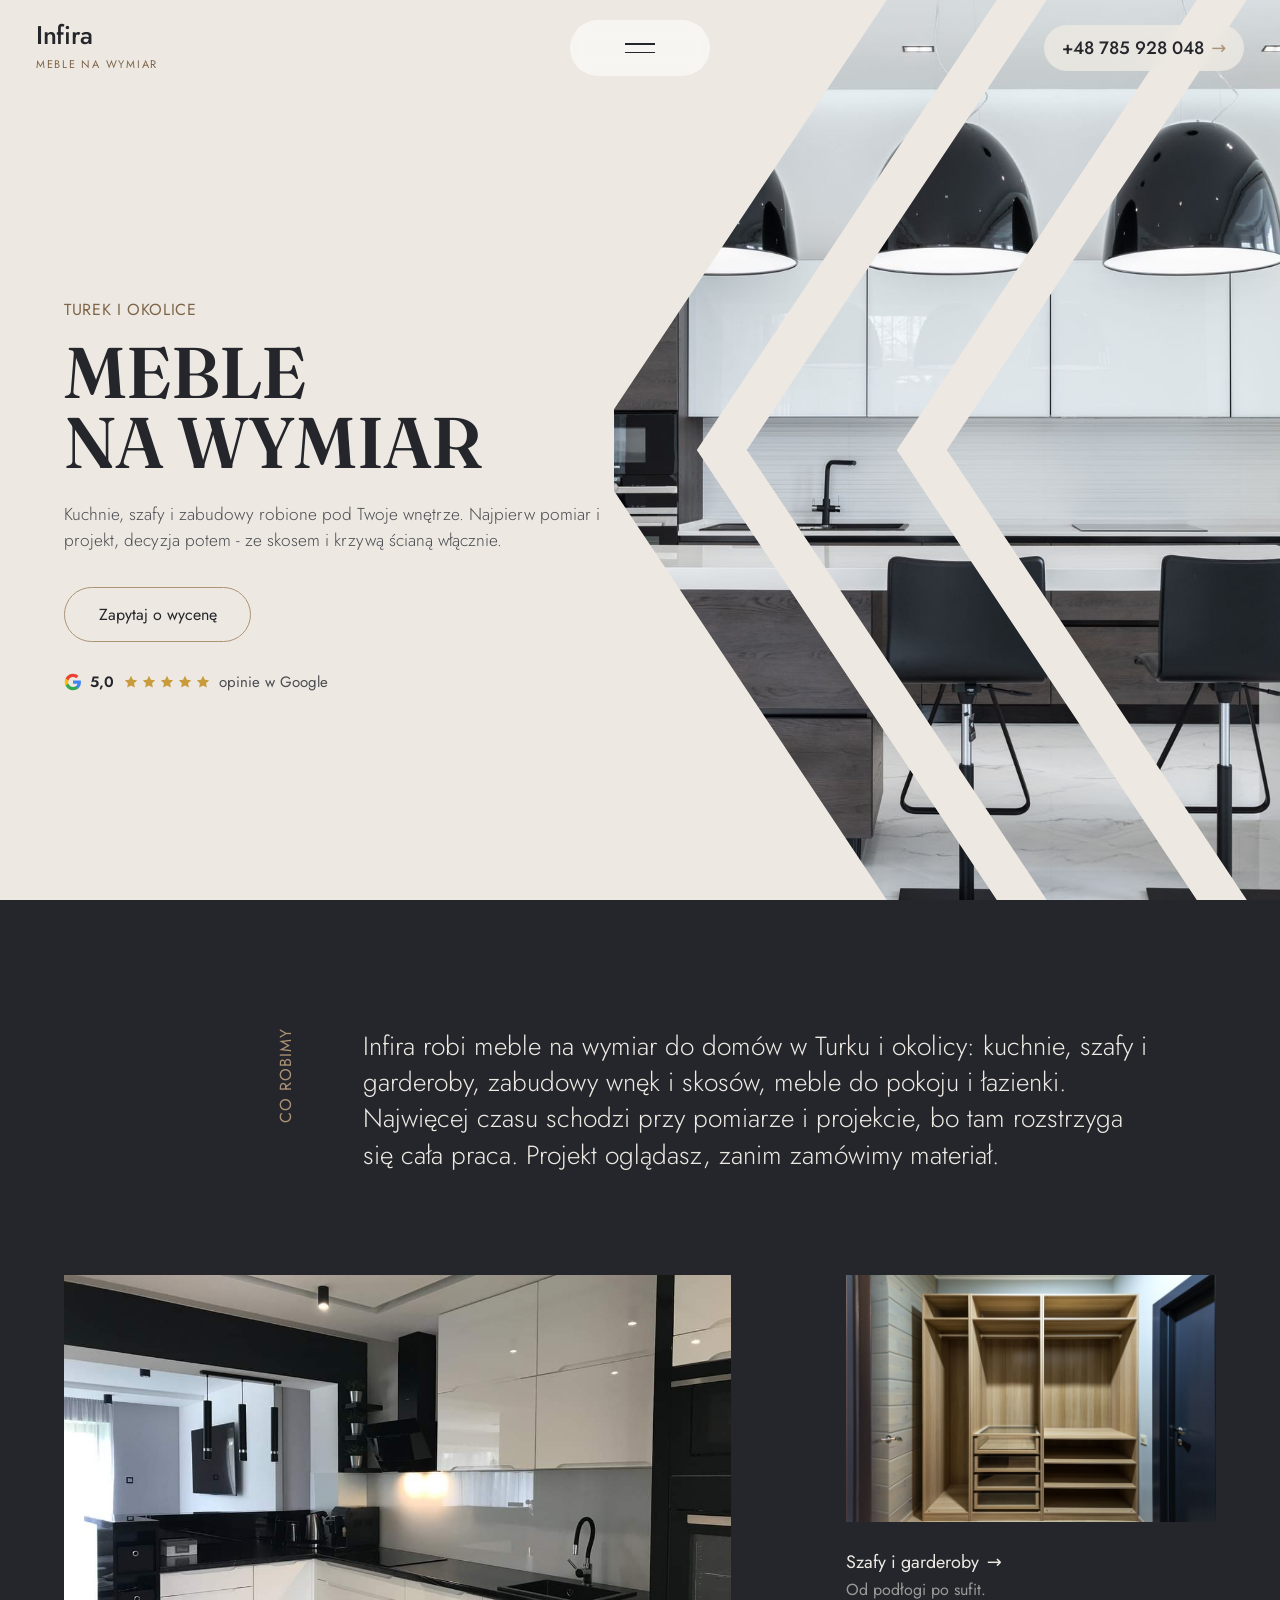
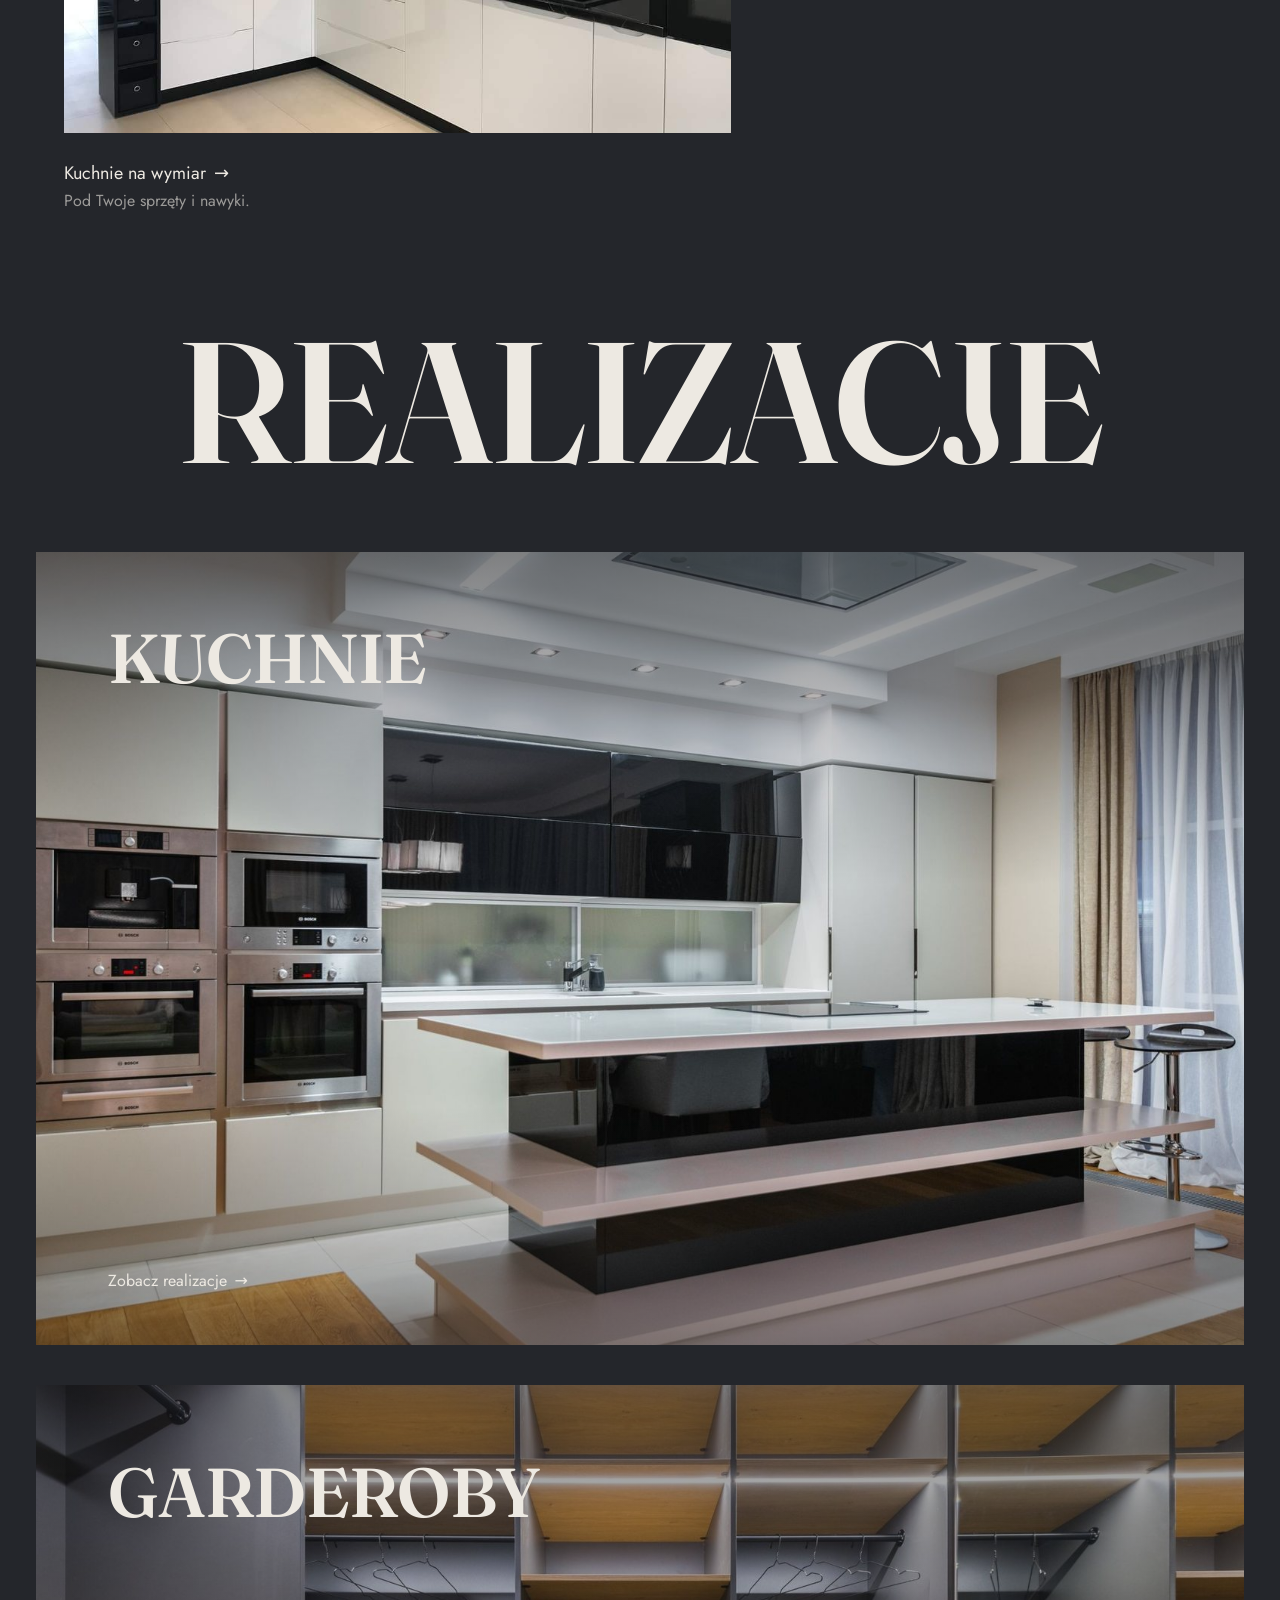
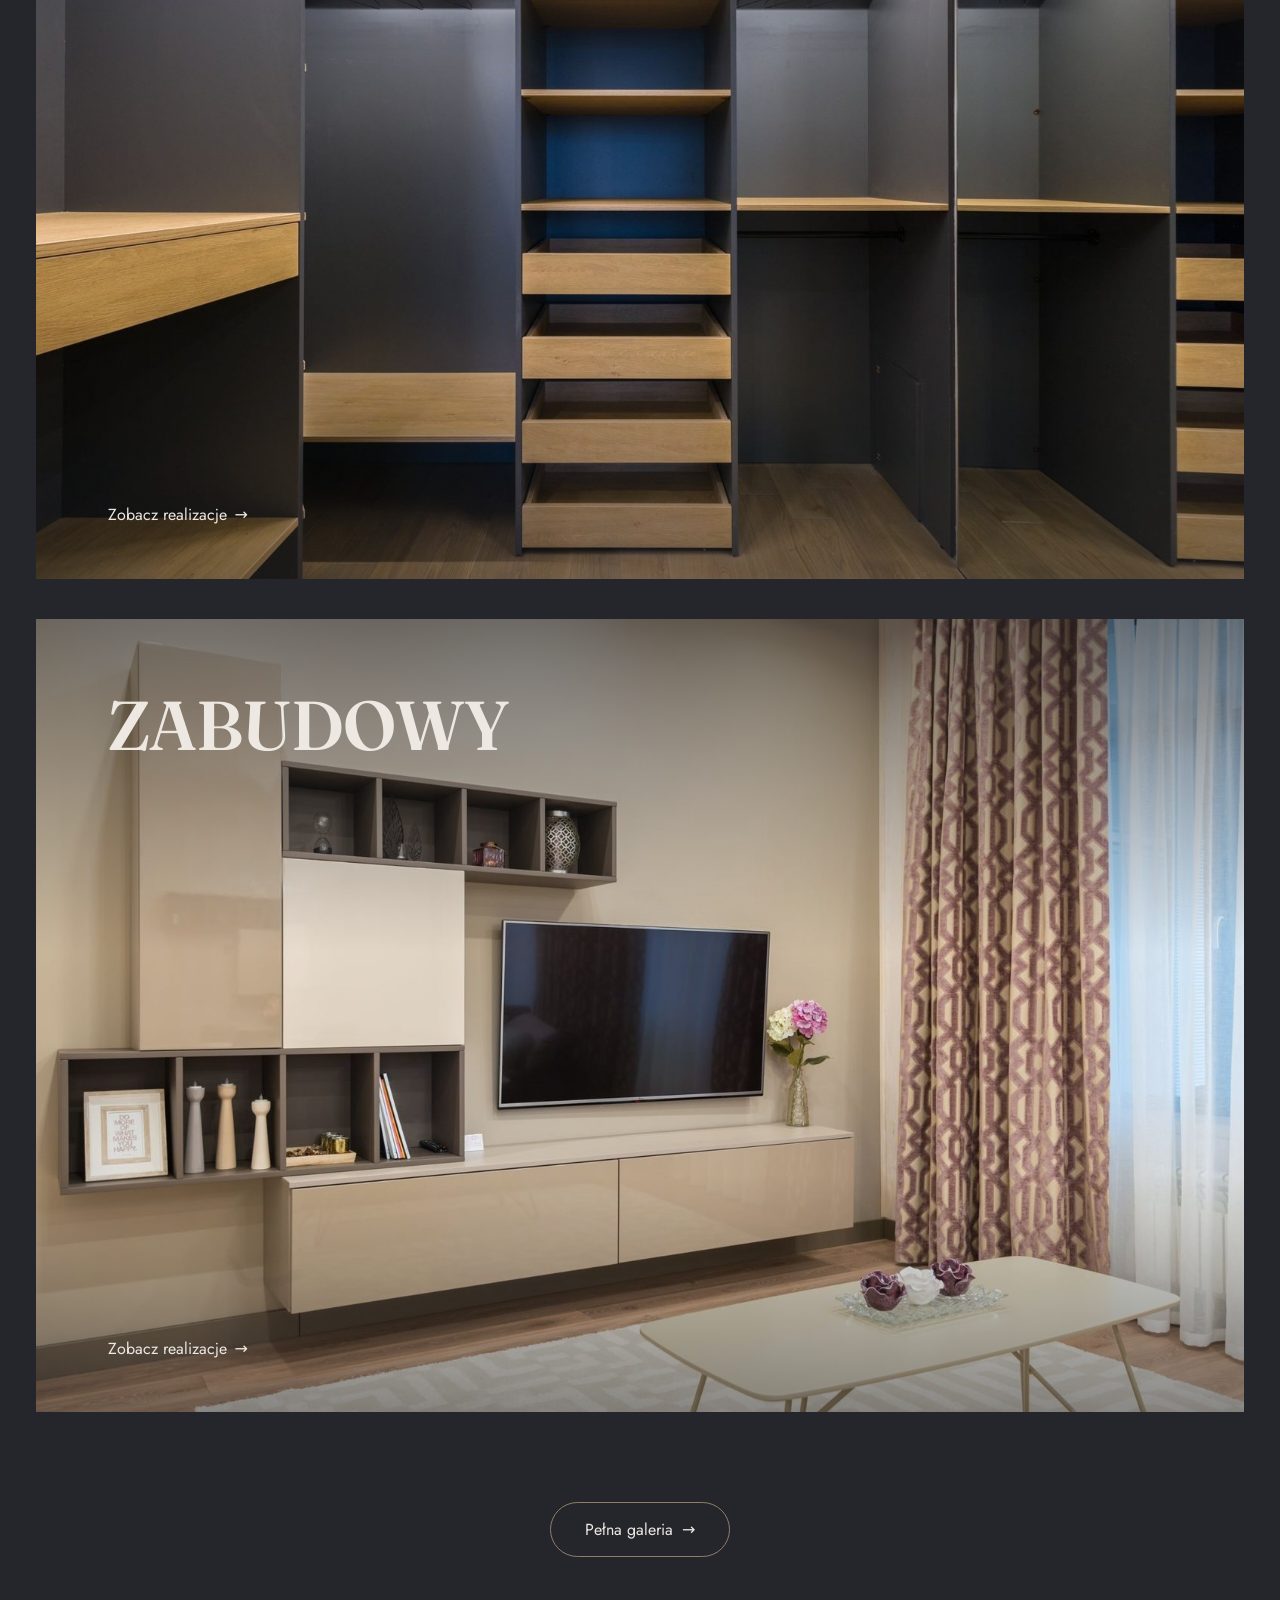
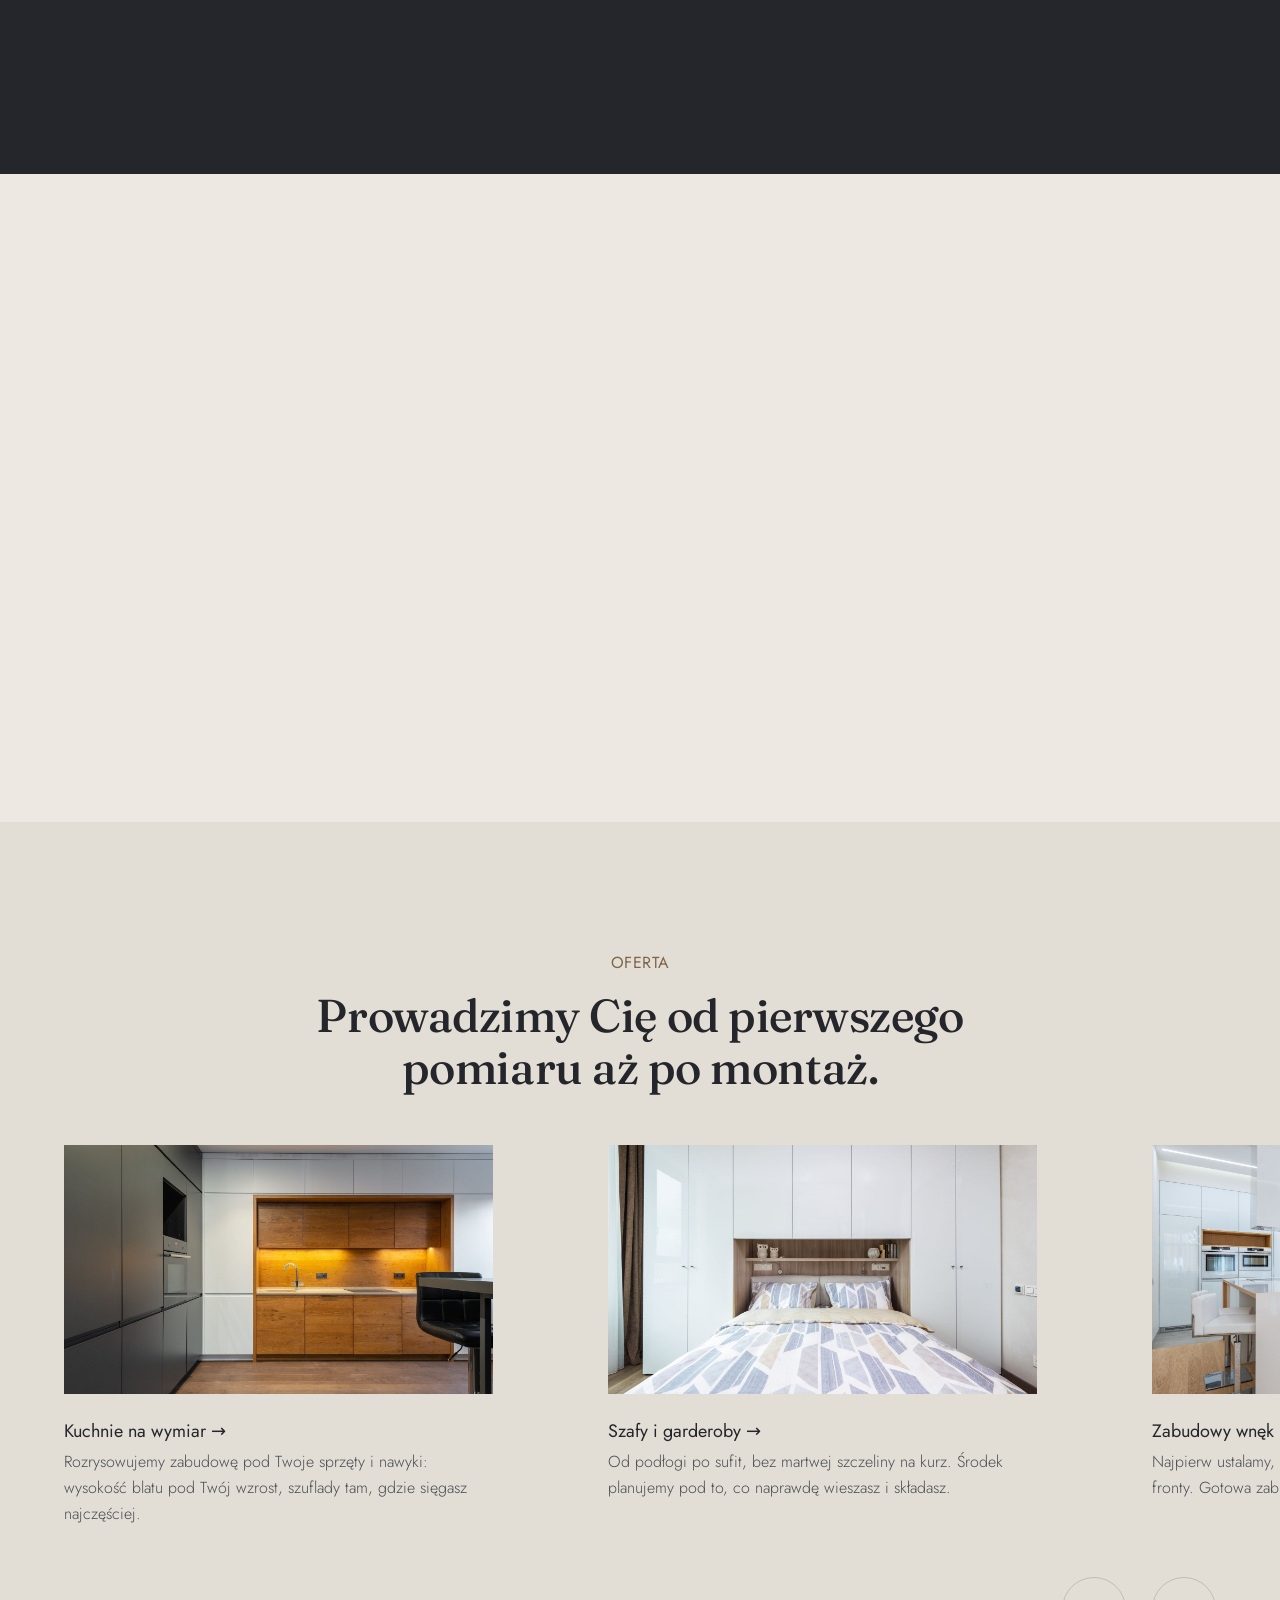
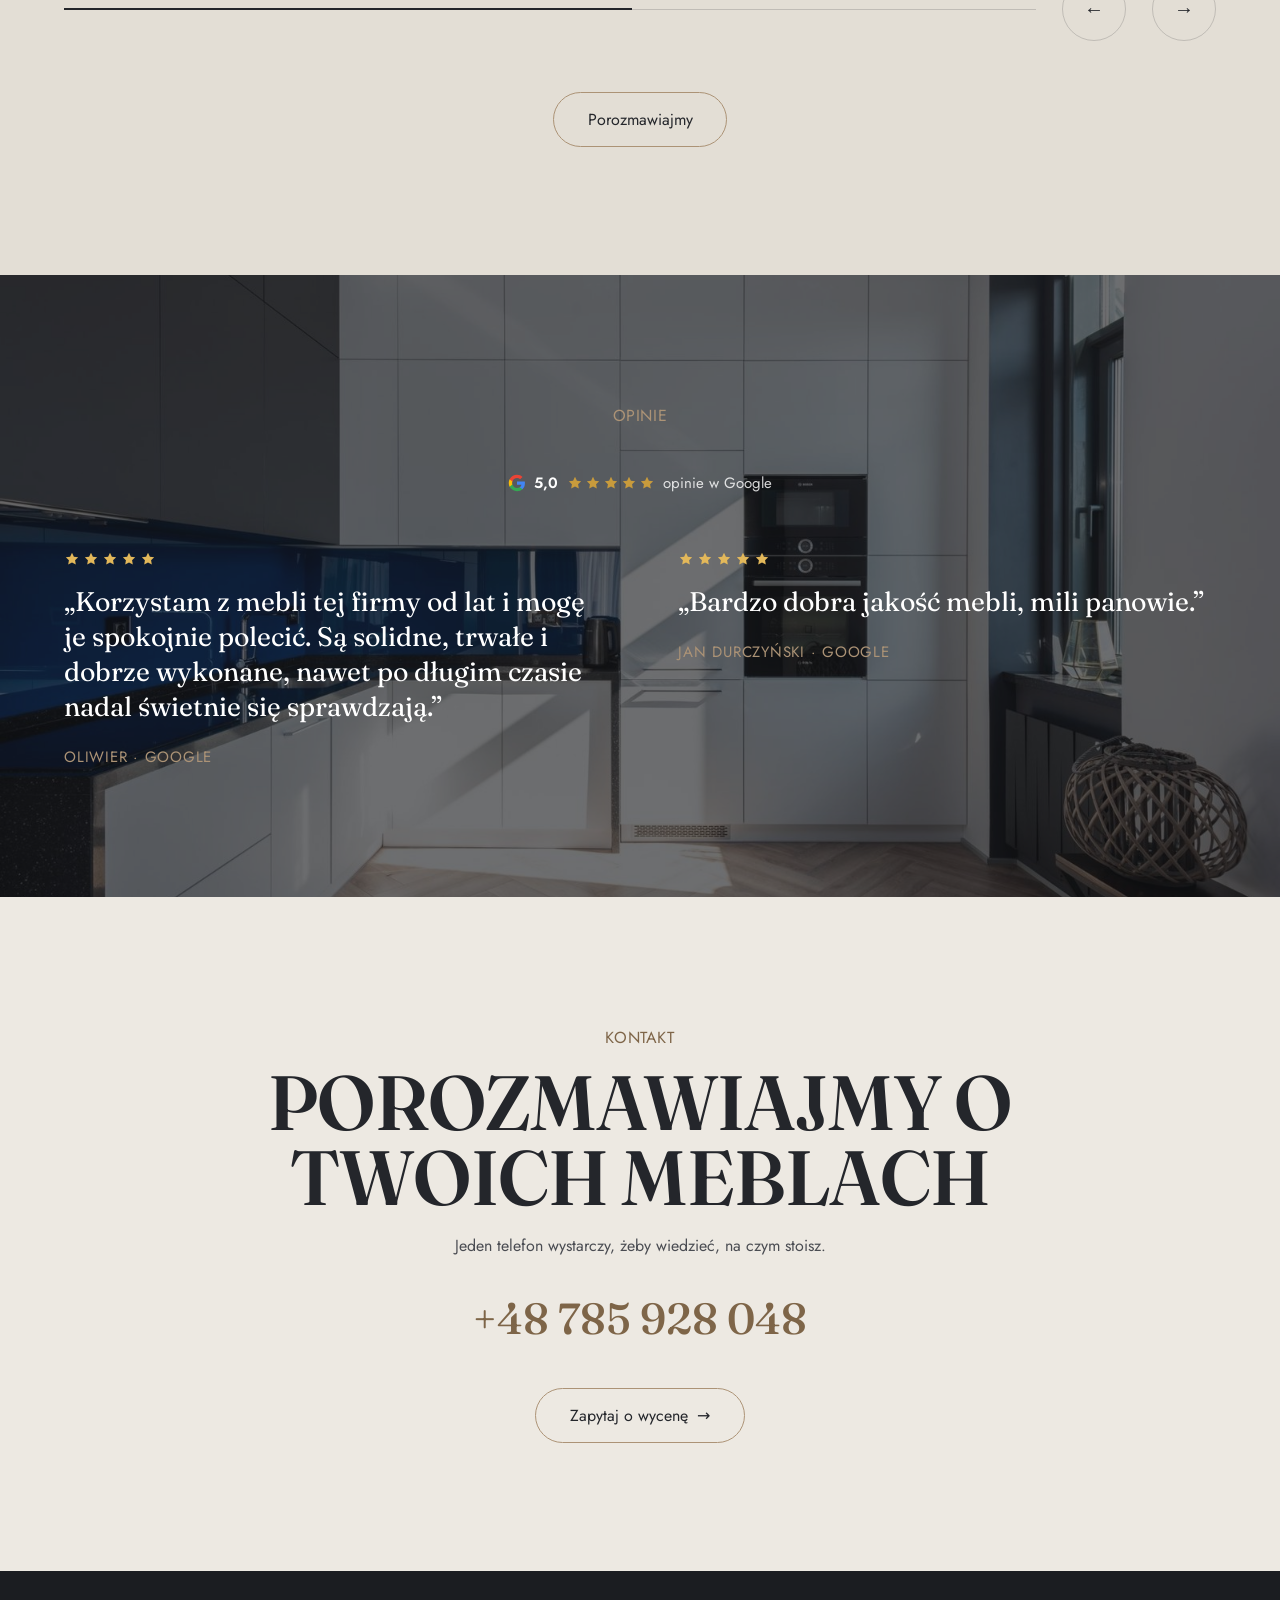
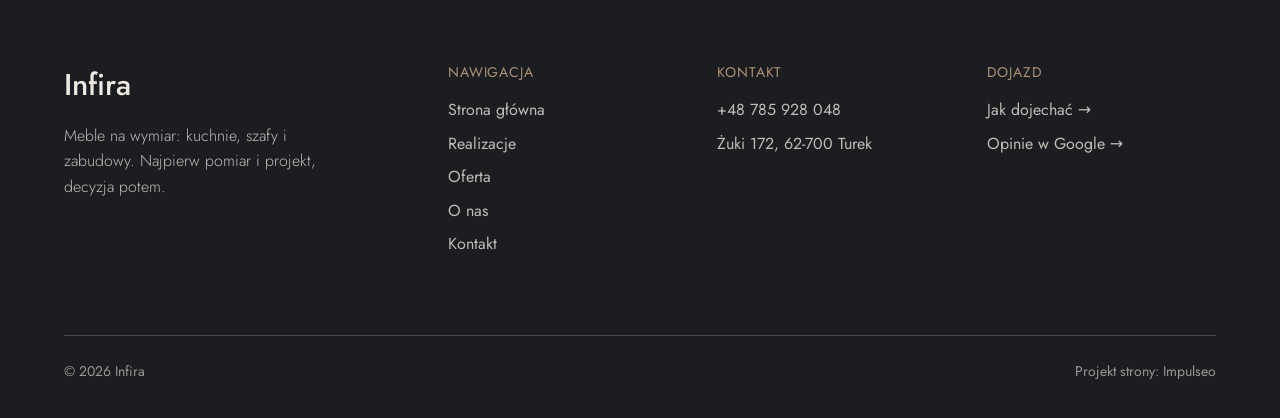
==== commit daf0ec20: "[claude-edit][cmt:f1cc7d19-4e4e-4209-bda7-7a73975bdec6] przebudowa strony w stylu klindworthroofing." ====
--- a/index.html
+++ b/index.html
@@ -3,10 +3,11 @@
 <head>
 <meta charset="UTF-8">
 <meta name="viewport" content="width=device-width, initial-scale=1.0">
-<title>Infira - meble na wymiar, kuchnie i szafy</title>
+<title>Infira - meble na wymiar, kuchnie i szafy</title>
 <meta name="description" content="Meble na wymiar w Turku: kuchnie, szafy i zabudowy pod Twoje wnętrze. Od pomiaru po montaż, Żuki koło Turku. Zadzwoń: +48 785 928 048.">
 <link rel="canonical" href="https://impulseo-pl.github.io/infira/">
 <meta name="robots" content="noindex, nofollow">
+<meta name="theme-color" content="#EDE9E2">
 <meta property="og:type" content="website">
 <meta property="og:locale" content="pl_PL">
 <meta property="og:site_name" content="Infira">
@@ -17,153 +18,108 @@
 <meta property="og:image:width" content="1200">
 <meta property="og:image:height" content="630">
 <meta name="twitter:card" content="summary_large_image">
-<script type="application/ld+json">{"@context": "https://schema.org", "@type": "HomeAndConstructionBusiness", "name": "Infira", "url": "https://impulseo-pl.github.io/infira/", "telephone": "+48785928048", "image": "https://impulseo-pl.github.io/infira/img/og.jpg", "areaServed": "Turek"}</script>
+<script type="application/ld+json">{"@context": "https://schema.org", "@type": "HomeAndConstructionBusiness", "name": "Infira", "url": "https://impulseo-pl.github.io/infira/", "telephone": "+48785928048", "image": "https://impulseo-pl.github.io/infira/img/og.jpg", "address": {"@type": "PostalAddress", "streetAddress": "Żuki 172", "postalCode": "62-700", "addressLocality": "Turek", "addressCountry": "PL"}, "areaServed": "Turek"}</script>
 <link rel="preconnect" href="https://fonts.googleapis.com">
 <link rel="preconnect" href="https://fonts.gstatic.com" crossorigin>
-<link href="https://fonts.googleapis.com/css2?family=Lora:wght@500;600;700&family=Manrope:wght@400;500;600&display=swap" rel="stylesheet">
-<link rel="stylesheet" href="assets/styles.css?v=0a98a49c">
+<link href="https://fonts.googleapis.com/css2?family=Fraunces:opsz,wght@9..144,400;9..144,500;9..144,600&family=Jost:wght@300;400;500&display=swap" rel="stylesheet">
+<link rel="stylesheet" href="assets/styles.css?v=kw1">
 </head>
 <body>
 
 <header class="nav">
-  <div class="wrap nav-inner">
-    <a class="brand" href="index.html"><span class="name">Infira</span><span class="sub">Meble na wymiar</span></a>
-    <nav class="nav-links">
-      <a href="index.html" class="active" aria-current="page">Strona główna</a>
-      <a href="realizacje.html">Realizacje</a>
-      <a href="oferta.html">Oferta</a>
-      <a href="o-nas.html">O nas</a>
-      <a href="kontakt.html">Kontakt</a>
-      <a href="kontakt.html" class="btn btn-accent">Zapytaj o wycenę</a>
-    </nav>
-    <button class="nav-toggle" aria-label="Menu"><span></span><span></span><span></span></button>
+  <div class="nav-inner">
+    <a class="brand" href="index.html"><span><span class="name">Infira</span><span class="sub">Meble na wymiar</span></span></a>
+    <button class="menu-pill" aria-label="Menu" aria-expanded="false" aria-controls="menu"><span></span><span></span></button>
+    <a class="nav-phone" href="tel:+48785928048" aria-label="Zadzwoń: +48 785 928 048"><span class="num">+48 785 928 048</span> <span class="arr">→</span><svg class="ph-ico" width="18" height="18" viewBox="0 0 24 24" aria-hidden="true"><path d="M6.6 10.8a15.5 15.5 0 0 0 6.6 6.6l2.2-2.2a1 1 0 0 1 1-.24 11.4 11.4 0 0 0 3.6.58 1 1 0 0 1 1 1V20a1 1 0 0 1-1 1A17 17 0 0 1 3 4a1 1 0 0 1 1-1h3.5a1 1 0 0 1 1 1c0 1.25.2 2.46.58 3.6a1 1 0 0 1-.25 1l-2.23 2.2Z" fill="currentColor"/></svg></a>
   </div>
 </header>
+<div class="menu" id="menu">
+  <div class="menu-inner">
+    <nav class="menu-links"><a href="index.html" aria-current="page">Strona główna</a><a href="realizacje.html">Realizacje</a><a href="oferta.html">Oferta</a><a href="o-nas.html">O nas</a><a href="kontakt.html">Kontakt</a></nav>
+    <div class="menu-side">
+      <div><h4>Telefon</h4><a href="tel:+48785928048">+48 785 928 048</a></div>
+      <div><h4>Pracownia</h4><span>Żuki 172, 62-700 Turek</span></div>
+      <div><a class="btn light" href="kontakt.html">Zapytaj o wycenę <span class="arr">→</span></a></div>
+    </div>
+  </div>
+</div>
 
 <main>
-<section class="hero-cine">
-  <img src="img/hero.jpg" fetchpriority="high" data-rotate="img/g2.jpg|img/g3.jpg" alt="Infira - Meble, które pasują co do milimetra. " width="1880" height="1255">
+<section class="hero">
+  <div class="hero-copy">
+    <span class="eyebrow">Turek i okolice</span>
+    <h1>Meble<br>na wymiar</h1>
+    <p class="lead">Kuchnie, szafy i zabudowy robione pod Twoje wnętrze. Najpierw pomiar i projekt, decyzja potem - ze skosem i krzywą ścianą włącznie.</p>
+    <div class="btn-row"><a class="btn" href="kontakt.html">Zapytaj o wycenę</a></div>
+    <a class="g-line" href="https://maps.google.com/?cid=2498842589369251021" target="_blank" rel="noopener"><svg viewBox="0 0 24 24" width="18" height="18" aria-hidden="true"><path fill="#4285F4" d="M22.56 12.25c0-.78-.07-1.53-.2-2.25H12v4.26h5.92c-.26 1.37-1.04 2.53-2.21 3.31v2.77h3.57c2.08-1.92 3.28-4.74 3.28-8.09z"/><path fill="#34A853" d="M12 23c2.97 0 5.46-.98 7.28-2.66l-3.57-2.77c-.98.66-2.23 1.06-3.71 1.06-2.86 0-5.29-1.93-6.16-4.53H2.18v2.84C3.99 20.53 7.7 23 12 23z"/><path fill="#FBBC05" d="M5.84 14.09c-.22-.66-.35-1.36-.35-2.09s.13-1.43.35-2.09V7.07H2.18C1.43 8.55 1 10.22 1 12s.43 3.45 1.18 4.93l2.85-2.22.81-.62z"/><path fill="#EA4335" d="M12 5.38c1.62 0 3.06.56 4.21 1.64l3.15-3.15C17.45 2.09 14.97 1 12 1 7.7 1 3.99 3.47 2.18 7.07l3.66 2.84c.87-2.6 3.3-4.53 6.16-4.53z"/></svg><b>5,0</b><span class="stars"><svg width="16" height="16" viewBox="0 0 24 24" aria-hidden="true"><path d="M12 2.8l2.85 5.8 6.4.93-4.63 4.5 1.1 6.37L12 17.4l-5.72 3 1.1-6.37-4.63-4.5 6.4-.93L12 2.8Z" fill="currentColor"/></svg><svg width="16" height="16" viewBox="0 0 24 24" aria-hidden="true"><path d="M12 2.8l2.85 5.8 6.4.93-4.63 4.5 1.1 6.37L12 17.4l-5.72 3 1.1-6.37-4.63-4.5 6.4-.93L12 2.8Z" fill="currentColor"/></svg><svg width="16" height="16" viewBox="0 0 24 24" aria-hidden="true"><path d="M12 2.8l2.85 5.8 6.4.93-4.63 4.5 1.1 6.37L12 17.4l-5.72 3 1.1-6.37-4.63-4.5 6.4-.93L12 2.8Z" fill="currentColor"/></svg><svg width="16" height="16" viewBox="0 0 24 24" aria-hidden="true"><path d="M12 2.8l2.85 5.8 6.4.93-4.63 4.5 1.1 6.37L12 17.4l-5.72 3 1.1-6.37-4.63-4.5 6.4-.93L12 2.8Z" fill="currentColor"/></svg><svg width="16" height="16" viewBox="0 0 24 24" aria-hidden="true"><path d="M12 2.8l2.85 5.8 6.4.93-4.63 4.5 1.1 6.37L12 17.4l-5.72 3 1.1-6.37-4.63-4.5 6.4-.93L12 2.8Z" fill="currentColor"/></svg></span><span>opinie w Google</span></a>
+  </div>
+  <div class="shard"><svg viewBox="0 0 720 900" preserveAspectRatio="xMidYMid slice" role="img" aria-label="Infira - nowoczesna kuchnia na wymiar"><clipPath id="cl-hero"><polygon points="0,450 300,0 410,0 110,450 410,900 300,900"/><polygon points="160,450 460,0 610,0 310,450 610,900 460,900"/><polygon points="360,450 660,0 900,0 900,900 660,900"/></clipPath><image href="img/hero.jpg" x="0" y="0" width="720" height="900" preserveAspectRatio="xMidYMid slice" clip-path="url(#cl-hero)"/></svg></div>
+</section>
+
+<section class="on-dark sec">
   <div class="wrap">
-    <div class="hero-copy">
-      <div class="brandmark bm-l"><span class="bm-line"><span>Infira</span></span></div>
-      <h1>Meble, które pasują co do milimetra. </h1>
-      <p class="lead">Najpierw pomiar i projekt, decyzja potem. Mebel powstaje pod Twoje wnętrze - ze skosem i krzywą ścianą włącznie.</p>
-      <div class="hero-actions">
-        <a href="realizacje.html" class="btn btn-accent">Zobacz realizacje <span class="arr">→</span></a>
-        <a href="kontakt.html" class="btn btn-ghost btn-on-dark">Zapytaj o wycenę</a>
-      </div>
-      <div style="margin-top:var(--space-6);color:#fff;font-weight:600;letter-spacing:.02em;opacity:.92"><span class="g-badge"><svg class="gb-ico" viewBox="0 0 24 24" width="18" height="18" aria-hidden="true"><path fill="#4285F4" d="M22.56 12.25c0-.78-.07-1.53-.2-2.25H12v4.26h5.92c-.26 1.37-1.04 2.53-2.21 3.31v2.77h3.57c2.08-1.92 3.28-4.74 3.28-8.09z"/><path fill="#34A853" d="M12 23c2.97 0 5.46-.98 7.28-2.66l-3.57-2.77c-.98.66-2.23 1.06-3.71 1.06-2.86 0-5.29-1.93-6.16-4.53H2.18v2.84C3.99 20.53 7.7 23 12 23z"/><path fill="#FBBC05" d="M5.84 14.09c-.22-.66-.35-1.36-.35-2.09s.13-1.43.35-2.09V7.07H2.18C1.43 8.55 1 10.22 1 12s.43 3.45 1.18 4.93l2.85-2.22.81-.62z"/><path fill="#EA4335" d="M12 5.38c1.62 0 3.06.56 4.21 1.64l3.15-3.15C17.45 2.09 14.97 1 12 1 7.7 1 3.99 3.47 2.18 7.07l3.66 2.84c.87-2.6 3.3-4.53 6.16-4.53z"/></svg><b class="gb-ocena">5,0</b><svg class="gb-stars" viewBox="0 0 90 18" width="74" height="14.8" aria-hidden="true"><g fill="currentColor" opacity=".26"><path transform="translate(0,0)" d="M9 1.6l2.2 4.46 4.92.72-3.56 3.47.84 4.9L9 12.74l-4.4 2.31.84-4.9L1.88 6.68l4.92-.72L9 1.6Z"/><path transform="translate(18,0)" d="M9 1.6l2.2 4.46 4.92.72-3.56 3.47.84 4.9L9 12.74l-4.4 2.31.84-4.9L1.88 6.68l4.92-.72L9 1.6Z"/><path transform="translate(36,0)" d="M9 1.6l2.2 4.46 4.92.72-3.56 3.47.84 4.9L9 12.74l-4.4 2.31.84-4.9L1.88 6.68l4.92-.72L9 1.6Z"/><path transform="translate(54,0)" d="M9 1.6l2.2 4.46 4.92.72-3.56 3.47.84 4.9L9 12.74l-4.4 2.31.84-4.9L1.88 6.68l4.92-.72L9 1.6Z"/><path transform="translate(72,0)" d="M9 1.6l2.2 4.46 4.92.72-3.56 3.47.84 4.9L9 12.74l-4.4 2.31.84-4.9L1.88 6.68l4.92-.72L9 1.6Z"/></g><clipPath id="gs1000"><rect x="0" y="0" width="90.0" height="18"/></clipPath><g fill="#FBBC04" clip-path="url(#gs1000)"><path transform="translate(0,0)" d="M9 1.6l2.2 4.46 4.92.72-3.56 3.47.84 4.9L9 12.74l-4.4 2.31.84-4.9L1.88 6.68l4.92-.72L9 1.6Z"/><path transform="translate(18,0)" d="M9 1.6l2.2 4.46 4.92.72-3.56 3.47.84 4.9L9 12.74l-4.4 2.31.84-4.9L1.88 6.68l4.92-.72L9 1.6Z"/><path transform="translate(36,0)" d="M9 1.6l2.2 4.46 4.92.72-3.56 3.47.84 4.9L9 12.74l-4.4 2.31.84-4.9L1.88 6.68l4.92-.72L9 1.6Z"/><path transform="translate(54,0)" d="M9 1.6l2.2 4.46 4.92.72-3.56 3.47.84 4.9L9 12.74l-4.4 2.31.84-4.9L1.88 6.68l4.92-.72L9 1.6Z"/><path transform="translate(72,0)" d="M9 1.6l2.2 4.46 4.92.72-3.56 3.47.84 4.9L9 12.74l-4.4 2.31.84-4.9L1.88 6.68l4.92-.72L9 1.6Z"/></g></svg><span class="gb-txt">w Google</span></span></div>
+    <div class="intro rv">
+      <span class="vlabel">Co robimy</span>
+      <p class="intro-txt">Infira robi meble na wymiar do domów w Turku i okolicy: kuchnie, szafy i garderoby, zabudowy wnęk i skosów, meble do pokoju i łazienki. Najwięcej czasu schodzi przy pomiarze i projekcie, bo tam rozstrzyga się cała praca. Projekt oglądasz, zanim zamówimy materiał.</p>
+    </div>
+    <div class="pair">
+      <a class="pc rv" href="oferta.html"><div class="pc-img"><img src="img/g1.jpg" alt="Biało-czarna kuchnia na wymiar Infira" loading="lazy" decoding="async" width="1080" height="810"></div><div class="pc-t">Kuchnie na wymiar <span class="arr">→</span></div><div class="pc-s">Pod Twoje sprzęty i nawyki.</div></a>
+      <a class="pc rv" href="oferta.html"><div class="pc-img"><img src="img/about.jpg" alt="Szafa na wymiar z szufladami" loading="lazy" decoding="async" width="1600" height="1068"></div><div class="pc-t">Szafy i garderoby <span class="arr">→</span></div><div class="pc-s">Od podłogi po sufit.</div></a>
     </div>
   </div>
+  <div class="giant rv" aria-hidden="true">Realizacje</div>
+  <div class="works">
+    <a class="work rv" href="realizacje.html"><img src="img/g10.jpg" alt="Kuchnia z wyspą na wymiar" loading="lazy" decoding="async" width="1600" height="1068"><h3>Kuchnie</h3><span class="wk-more">Zobacz realizacje <span class="arr">→</span></span></a>
+    <a class="work rv" href="realizacje.html"><img src="img/g5.jpg" alt="Garderoba z oświetleniem i szufladami" loading="lazy" decoding="async" width="1600" height="1067"><h3>Garderoby</h3><span class="wk-more">Zobacz realizacje <span class="arr">→</span></span></a>
+    <a class="work rv" href="realizacje.html"><img src="img/g8.jpg" alt="Zabudowa ściany RTV w salonie" loading="lazy" decoding="async" width="1600" height="1068"><h3>Zabudowy</h3><span class="wk-more">Zobacz realizacje <span class="arr">→</span></span></a>
+  </div>
+  <div class="center sec-s"><a class="btn" href="realizacje.html">Pełna galeria <span class="arr">→</span></a></div>
 </section>
-<section class="strip n-5" style="padding-block:0">
-  <div class="wrap">
-    <div class="item reveal"><div class="k">5,0 na Google</div><div class="v"></div></div>
-    <div class="item reveal"><div class="k">Kuchnie na wymiar</div><div class="v"></div></div>
-    <div class="item reveal"><div class="k">Szafy i garderoby</div><div class="v"></div></div>
-    <div class="item reveal"><div class="k">Od pomiaru po montaż</div><div class="v"></div></div>
-    <div class="item reveal"><div class="k">Żuki koło Turku</div><div class="v"></div></div>
+
+<section class="stopklatka" aria-hidden="true"><div class="stk-bg" style="background-image:url(img/g7.jpg)"></div></section>
+
+<section class="sec stone-2">
+  <div class="wrap center sv-head rv">
+    <span class="eyebrow">Oferta</span>
+    <h2>Prowadzimy Cię od pierwszego pomiaru aż po montaż.</h2>
   </div>
+  <div class="slider rv">
+    <div class="slides"><a class="slide" href="oferta.html"><img src="img/g12.jpg" alt="Kuchnie na wymiar" loading="lazy" decoding="async" width="1600" height="1068"><h3>Kuchnie na wymiar <span class="arr">→</span></h3><p>Rozrysowujemy zabudowę pod Twoje sprzęty i nawyki: wysokość blatu pod Twój wzrost, szuflady tam, gdzie sięgasz najczęściej.</p></a><a class="slide" href="oferta.html"><img src="img/g4.jpg" alt="Szafy i garderoby" loading="lazy" decoding="async" width="1600" height="1068"><h3>Szafy i garderoby <span class="arr">→</span></h3><p>Od podłogi po sufit, bez martwej szczeliny na kurz. Środek planujemy pod to, co naprawdę wieszasz i składasz.</p></a><a class="slide" href="oferta.html"><img src="img/g13.jpg" alt="Zabudowy wnęk i skosów" loading="lazy" decoding="async" width="1600" height="1068"><h3>Zabudowy wnęk i skosów <span class="arr">→</span></h3><p>Najpierw ustalamy, co ma się zmieścić, dopiero potem rysujemy fronty. Gotowa zabudowa wygląda jak fragment ściany.</p></a><a class="slide" href="oferta.html"><img src="img/g14.jpg" alt="Meble pokojowe i łazienkowe" loading="lazy" decoding="async" width="1600" height="1147"><h3>Meble pokojowe i łazienkowe <span class="arr">→</span></h3><p>Szafka RTV pod jedną ścianę, biurko we wnękę, szafki łazienkowe z płyt odpornych na parę i wodę.</p></a></div>
+    <div class="sl-ctrl"><div class="sl-bar"><i></i></div><button class="sl-btn sl-prev" aria-label="Poprzednie">←</button><button class="sl-btn sl-next" aria-label="Następne">→</button></div>
+  </div>
+  <div class="center" style="margin-top:clamp(40px,4vw,70px)"><a class="btn" href="kontakt.html">Porozmawiajmy</a></div>
 </section>
-<section class="opinie-mini" aria-label="Opinie klientów">
-  <div class="wrap">
-    <div class="om-row">
-      <div class="om-item reveal"><blockquote>„Korzystam z mebli tej firmy od lat i mogę je spokojnie polecić.”</blockquote><span class="om-autor">Oliwier</span></div>
-      <div class="om-item reveal"><blockquote>„Bardzo dobra jakość mebli, mili panowie.”</blockquote><span class="om-autor">Jan Durczyński</span></div>
-    </div>
+
+<section class="kudos sec">
+  <div class="kudos-bg" style="background-image:url(img/g3.jpg)"></div>
+  <div class="wrap center rv">
+    <span class="eyebrow light">Opinie</span>
+    <a class="g-line" href="https://maps.google.com/?cid=2498842589369251021" target="_blank" rel="noopener"><svg viewBox="0 0 24 24" width="18" height="18" aria-hidden="true"><path fill="#4285F4" d="M22.56 12.25c0-.78-.07-1.53-.2-2.25H12v4.26h5.92c-.26 1.37-1.04 2.53-2.21 3.31v2.77h3.57c2.08-1.92 3.28-4.74 3.28-8.09z"/><path fill="#34A853" d="M12 23c2.97 0 5.46-.98 7.28-2.66l-3.57-2.77c-.98.66-2.23 1.06-3.71 1.06-2.86 0-5.29-1.93-6.16-4.53H2.18v2.84C3.99 20.53 7.7 23 12 23z"/><path fill="#FBBC05" d="M5.84 14.09c-.22-.66-.35-1.36-.35-2.09s.13-1.43.35-2.09V7.07H2.18C1.43 8.55 1 10.22 1 12s.43 3.45 1.18 4.93l2.85-2.22.81-.62z"/><path fill="#EA4335" d="M12 5.38c1.62 0 3.06.56 4.21 1.64l3.15-3.15C17.45 2.09 14.97 1 12 1 7.7 1 3.99 3.47 2.18 7.07l3.66 2.84c.87-2.6 3.3-4.53 6.16-4.53z"/></svg><b>5,0</b><span class="stars"><svg width="16" height="16" viewBox="0 0 24 24" aria-hidden="true"><path d="M12 2.8l2.85 5.8 6.4.93-4.63 4.5 1.1 6.37L12 17.4l-5.72 3 1.1-6.37-4.63-4.5 6.4-.93L12 2.8Z" fill="currentColor"/></svg><svg width="16" height="16" viewBox="0 0 24 24" aria-hidden="true"><path d="M12 2.8l2.85 5.8 6.4.93-4.63 4.5 1.1 6.37L12 17.4l-5.72 3 1.1-6.37-4.63-4.5 6.4-.93L12 2.8Z" fill="currentColor"/></svg><svg width="16" height="16" viewBox="0 0 24 24" aria-hidden="true"><path d="M12 2.8l2.85 5.8 6.4.93-4.63 4.5 1.1 6.37L12 17.4l-5.72 3 1.1-6.37-4.63-4.5 6.4-.93L12 2.8Z" fill="currentColor"/></svg><svg width="16" height="16" viewBox="0 0 24 24" aria-hidden="true"><path d="M12 2.8l2.85 5.8 6.4.93-4.63 4.5 1.1 6.37L12 17.4l-5.72 3 1.1-6.37-4.63-4.5 6.4-.93L12 2.8Z" fill="currentColor"/></svg><svg width="16" height="16" viewBox="0 0 24 24" aria-hidden="true"><path d="M12 2.8l2.85 5.8 6.4.93-4.63 4.5 1.1 6.37L12 17.4l-5.72 3 1.1-6.37-4.63-4.5 6.4-.93L12 2.8Z" fill="currentColor"/></svg></span><span>opinie w Google</span></a>
   </div>
+  <div class="wrap"><div class="kd-list"><figure class="kd rv"><div class="kd-stars"><svg width="16" height="16" viewBox="0 0 24 24" aria-hidden="true"><path d="M12 2.8l2.85 5.8 6.4.93-4.63 4.5 1.1 6.37L12 17.4l-5.72 3 1.1-6.37-4.63-4.5 6.4-.93L12 2.8Z" fill="currentColor"/></svg><svg width="16" height="16" viewBox="0 0 24 24" aria-hidden="true"><path d="M12 2.8l2.85 5.8 6.4.93-4.63 4.5 1.1 6.37L12 17.4l-5.72 3 1.1-6.37-4.63-4.5 6.4-.93L12 2.8Z" fill="currentColor"/></svg><svg width="16" height="16" viewBox="0 0 24 24" aria-hidden="true"><path d="M12 2.8l2.85 5.8 6.4.93-4.63 4.5 1.1 6.37L12 17.4l-5.72 3 1.1-6.37-4.63-4.5 6.4-.93L12 2.8Z" fill="currentColor"/></svg><svg width="16" height="16" viewBox="0 0 24 24" aria-hidden="true"><path d="M12 2.8l2.85 5.8 6.4.93-4.63 4.5 1.1 6.37L12 17.4l-5.72 3 1.1-6.37-4.63-4.5 6.4-.93L12 2.8Z" fill="currentColor"/></svg><svg width="16" height="16" viewBox="0 0 24 24" aria-hidden="true"><path d="M12 2.8l2.85 5.8 6.4.93-4.63 4.5 1.1 6.37L12 17.4l-5.72 3 1.1-6.37-4.63-4.5 6.4-.93L12 2.8Z" fill="currentColor"/></svg></div><blockquote>„Korzystam z mebli tej firmy od lat i mogę je spokojnie polecić. Są solidne, trwałe i dobrze wykonane, nawet po długim czasie nadal świetnie się sprawdzają.”</blockquote><figcaption>Oliwier · Google</figcaption></figure><figure class="kd rv"><div class="kd-stars"><svg width="16" height="16" viewBox="0 0 24 24" aria-hidden="true"><path d="M12 2.8l2.85 5.8 6.4.93-4.63 4.5 1.1 6.37L12 17.4l-5.72 3 1.1-6.37-4.63-4.5 6.4-.93L12 2.8Z" fill="currentColor"/></svg><svg width="16" height="16" viewBox="0 0 24 24" aria-hidden="true"><path d="M12 2.8l2.85 5.8 6.4.93-4.63 4.5 1.1 6.37L12 17.4l-5.72 3 1.1-6.37-4.63-4.5 6.4-.93L12 2.8Z" fill="currentColor"/></svg><svg width="16" height="16" viewBox="0 0 24 24" aria-hidden="true"><path d="M12 2.8l2.85 5.8 6.4.93-4.63 4.5 1.1 6.37L12 17.4l-5.72 3 1.1-6.37-4.63-4.5 6.4-.93L12 2.8Z" fill="currentColor"/></svg><svg width="16" height="16" viewBox="0 0 24 24" aria-hidden="true"><path d="M12 2.8l2.85 5.8 6.4.93-4.63 4.5 1.1 6.37L12 17.4l-5.72 3 1.1-6.37-4.63-4.5 6.4-.93L12 2.8Z" fill="currentColor"/></svg><svg width="16" height="16" viewBox="0 0 24 24" aria-hidden="true"><path d="M12 2.8l2.85 5.8 6.4.93-4.63 4.5 1.1 6.37L12 17.4l-5.72 3 1.1-6.37-4.63-4.5 6.4-.93L12 2.8Z" fill="currentColor"/></svg></div><blockquote>„Bardzo dobra jakość mebli, mili panowie.”</blockquote><figcaption>Jan Durczyński · Google</figcaption></figure></div></div>
 </section>
-<section>
-  <div class="wrap split">
-    <div class="split-art reveal"><img src="img/g13.jpg" alt="Infira - realizacja" loading="lazy" width="1600" height="1068" decoding="async"></div>
-    <div class="split-copy reveal">
-      <span class="eyebrow">Jak pracujemy</span>
-      <h2>O nas</h2>
-      <p class="muted">Najwięcej czasu schodzi przy pomiarze i projekcie, bo tam rozstrzyga się cała praca. Krzywa ściana albo wnęka o dwóch szerokościach - to musi być w projekcie, zanim ruszy piła.</p>
-      
-      <a href="o-nas.html" class="btn btn-ghost">Poznaj nas <span class="arr">→</span></a>
-    </div>
-  </div>
-</section>
-<section class="gateways-band">
-  <div class="wrap">
-    <div class="gateways">
-      <a href="oferta.html" class="gateway reveal"><img src="img/g1.jpg" alt="Kuchnie na wymiar" loading="lazy" width="1080" height="810" decoding="async"><span class="g-ttl">Kuchnie na wymiar</span></a>
-      <a href="oferta.html" class="gateway reveal"><img src="img/about.jpg" alt="Szafy i garderoby" loading="lazy" width="1600" height="1068" decoding="async"><span class="g-ttl">Szafy i garderoby</span></a>
-      <a href="oferta.html" class="gateway reveal"><img src="img/g4.jpg" alt="Zabudowy wnęk i skosów" loading="lazy" width="1600" height="1068" decoding="async"><span class="g-ttl">Zabudowy wnęk i skosów</span></a>
-    </div>
-  </div>
-</section>
-<section class="stopklatka" aria-hidden="true">
-  <div class="stk-bg" style="background-image:url(img/g5.jpg)"></div>
-</section>
-<section class="opinie">
-  <div class="wrap">
-    <div class="head center reveal">
-      <span class="eyebrow">Opinie</span>
-      <h2>Co mówią klienci</h2>
-    </div>
-    <p class="op-meta reveal"><span class="g-badge"><svg class="gb-ico" viewBox="0 0 24 24" width="18" height="18" aria-hidden="true"><path fill="#4285F4" d="M22.56 12.25c0-.78-.07-1.53-.2-2.25H12v4.26h5.92c-.26 1.37-1.04 2.53-2.21 3.31v2.77h3.57c2.08-1.92 3.28-4.74 3.28-8.09z"/><path fill="#34A853" d="M12 23c2.97 0 5.46-.98 7.28-2.66l-3.57-2.77c-.98.66-2.23 1.06-3.71 1.06-2.86 0-5.29-1.93-6.16-4.53H2.18v2.84C3.99 20.53 7.7 23 12 23z"/><path fill="#FBBC05" d="M5.84 14.09c-.22-.66-.35-1.36-.35-2.09s.13-1.43.35-2.09V7.07H2.18C1.43 8.55 1 10.22 1 12s.43 3.45 1.18 4.93l2.85-2.22.81-.62z"/><path fill="#EA4335" d="M12 5.38c1.62 0 3.06.56 4.21 1.64l3.15-3.15C17.45 2.09 14.97 1 12 1 7.7 1 3.99 3.47 2.18 7.07l3.66 2.84c.87-2.6 3.3-4.53 6.16-4.53z"/></svg><b class="gb-ocena">5,0</b><svg class="gb-stars" viewBox="0 0 90 18" width="74" height="14.8" aria-hidden="true"><g fill="currentColor" opacity=".26"><path transform="translate(0,0)" d="M9 1.6l2.2 4.46 4.92.72-3.56 3.47.84 4.9L9 12.74l-4.4 2.31.84-4.9L1.88 6.68l4.92-.72L9 1.6Z"/><path transform="translate(18,0)" d="M9 1.6l2.2 4.46 4.92.72-3.56 3.47.84 4.9L9 12.74l-4.4 2.31.84-4.9L1.88 6.68l4.92-.72L9 1.6Z"/><path transform="translate(36,0)" d="M9 1.6l2.2 4.46 4.92.72-3.56 3.47.84 4.9L9 12.74l-4.4 2.31.84-4.9L1.88 6.68l4.92-.72L9 1.6Z"/><path transform="translate(54,0)" d="M9 1.6l2.2 4.46 4.92.72-3.56 3.47.84 4.9L9 12.74l-4.4 2.31.84-4.9L1.88 6.68l4.92-.72L9 1.6Z"/><path transform="translate(72,0)" d="M9 1.6l2.2 4.46 4.92.72-3.56 3.47.84 4.9L9 12.74l-4.4 2.31.84-4.9L1.88 6.68l4.92-.72L9 1.6Z"/></g><clipPath id="gs1000"><rect x="0" y="0" width="90.0" height="18"/></clipPath><g fill="#FBBC04" clip-path="url(#gs1000)"><path transform="translate(0,0)" d="M9 1.6l2.2 4.46 4.92.72-3.56 3.47.84 4.9L9 12.74l-4.4 2.31.84-4.9L1.88 6.68l4.92-.72L9 1.6Z"/><path transform="translate(18,0)" d="M9 1.6l2.2 4.46 4.92.72-3.56 3.47.84 4.9L9 12.74l-4.4 2.31.84-4.9L1.88 6.68l4.92-.72L9 1.6Z"/><path transform="translate(36,0)" d="M9 1.6l2.2 4.46 4.92.72-3.56 3.47.84 4.9L9 12.74l-4.4 2.31.84-4.9L1.88 6.68l4.92-.72L9 1.6Z"/><path transform="translate(54,0)" d="M9 1.6l2.2 4.46 4.92.72-3.56 3.47.84 4.9L9 12.74l-4.4 2.31.84-4.9L1.88 6.68l4.92-.72L9 1.6Z"/><path transform="translate(72,0)" d="M9 1.6l2.2 4.46 4.92.72-3.56 3.47.84 4.9L9 12.74l-4.4 2.31.84-4.9L1.88 6.68l4.92-.72L9 1.6Z"/></g></svg><span class="gb-txt">w Google</span></span></p>
-    <p class="op-meta reveal"><a class="op-google" href="https://maps.google.com/?cid=2498842589369251021" target="_blank" rel="noopener"><svg class="op-g-ico" viewBox="0 0 24 24" width="17" height="17" aria-hidden="true"><path fill="#4285F4" d="M22.56 12.25c0-.78-.07-1.53-.2-2.25H12v4.26h5.92c-.26 1.37-1.04 2.53-2.21 3.31v2.77h3.57c2.08-1.92 3.28-4.74 3.28-8.09z"/><path fill="#34A853" d="M12 23c2.97 0 5.46-.98 7.28-2.66l-3.57-2.77c-.98.66-2.23 1.06-3.71 1.06-2.86 0-5.29-1.93-6.16-4.53H2.18v2.84C3.99 20.53 7.7 23 12 23z"/><path fill="#FBBC05" d="M5.84 14.09c-.22-.66-.35-1.36-.35-2.09s.13-1.43.35-2.09V7.07H2.18C1.43 8.55 1 10.22 1 12s.43 3.45 1.18 4.93l2.85-2.22.81-.62z"/><path fill="#EA4335" d="M12 5.38c1.62 0 3.06.56 4.21 1.64l3.15-3.15C17.45 2.09 14.97 1 12 1 7.7 1 3.99 3.47 2.18 7.07l3.66 2.84c.87-2.6 3.3-4.53 6.16-4.53z"/></svg><span>Zobacz opinie w Google</span><span class="arr">→</span></a></p>
-    <div class="opinie-grid">
-      <figure class="op-card reveal"><span class="op-star"><svg class="ico-star" width="14" height="14" viewBox="0 0 24 24" style="vertical-align:-2px" aria-hidden="true"><path d="M12 2.8l2.85 5.8 6.4.93-4.63 4.5 1.1 6.37L12 17.4l-5.72 3 1.1-6.37-4.63-4.5 6.4-.93L12 2.8Z" fill="currentColor"/></svg><svg class="ico-star" width="14" height="14" viewBox="0 0 24 24" style="vertical-align:-2px" aria-hidden="true"><path d="M12 2.8l2.85 5.8 6.4.93-4.63 4.5 1.1 6.37L12 17.4l-5.72 3 1.1-6.37-4.63-4.5 6.4-.93L12 2.8Z" fill="currentColor"/></svg><svg class="ico-star" width="14" height="14" viewBox="0 0 24 24" style="vertical-align:-2px" aria-hidden="true"><path d="M12 2.8l2.85 5.8 6.4.93-4.63 4.5 1.1 6.37L12 17.4l-5.72 3 1.1-6.37-4.63-4.5 6.4-.93L12 2.8Z" fill="currentColor"/></svg><svg class="ico-star" width="14" height="14" viewBox="0 0 24 24" style="vertical-align:-2px" aria-hidden="true"><path d="M12 2.8l2.85 5.8 6.4.93-4.63 4.5 1.1 6.37L12 17.4l-5.72 3 1.1-6.37-4.63-4.5 6.4-.93L12 2.8Z" fill="currentColor"/></svg><svg class="ico-star" width="14" height="14" viewBox="0 0 24 24" style="vertical-align:-2px" aria-hidden="true"><path d="M12 2.8l2.85 5.8 6.4.93-4.63 4.5 1.1 6.37L12 17.4l-5.72 3 1.1-6.37-4.63-4.5 6.4-.93L12 2.8Z" fill="currentColor"/></svg></span><blockquote>Korzystam z mebli tej firmy od lat i mogę je spokojnie polecić. Są solidne, trwałe i dobrze wykonane, nawet po długim czasie nadal świetnie się sprawdzają. Do tego profesjonalna obsługa i dobry kontakt. Firma godna zaufania.</blockquote><span class="op-autor">Oliwier</span></figure>
-      <figure class="op-card reveal"><span class="op-star"><svg class="ico-star" width="14" height="14" viewBox="0 0 24 24" style="vertical-align:-2px" aria-hidden="true"><path d="M12 2.8l2.85 5.8 6.4.93-4.63 4.5 1.1 6.37L12 17.4l-5.72 3 1.1-6.37-4.63-4.5 6.4-.93L12 2.8Z" fill="currentColor"/></svg><svg class="ico-star" width="14" height="14" viewBox="0 0 24 24" style="vertical-align:-2px" aria-hidden="true"><path d="M12 2.8l2.85 5.8 6.4.93-4.63 4.5 1.1 6.37L12 17.4l-5.72 3 1.1-6.37-4.63-4.5 6.4-.93L12 2.8Z" fill="currentColor"/></svg><svg class="ico-star" width="14" height="14" viewBox="0 0 24 24" style="vertical-align:-2px" aria-hidden="true"><path d="M12 2.8l2.85 5.8 6.4.93-4.63 4.5 1.1 6.37L12 17.4l-5.72 3 1.1-6.37-4.63-4.5 6.4-.93L12 2.8Z" fill="currentColor"/></svg><svg class="ico-star" width="14" height="14" viewBox="0 0 24 24" style="vertical-align:-2px" aria-hidden="true"><path d="M12 2.8l2.85 5.8 6.4.93-4.63 4.5 1.1 6.37L12 17.4l-5.72 3 1.1-6.37-4.63-4.5 6.4-.93L12 2.8Z" fill="currentColor"/></svg><svg class="ico-star" width="14" height="14" viewBox="0 0 24 24" style="vertical-align:-2px" aria-hidden="true"><path d="M12 2.8l2.85 5.8 6.4.93-4.63 4.5 1.1 6.37L12 17.4l-5.72 3 1.1-6.37-4.63-4.5 6.4-.93L12 2.8Z" fill="currentColor"/></svg></span><blockquote>Bardzo dobra jakość mebli, mili panowie.</blockquote><span class="op-autor">Jan Durczyński</span></figure>
-    </div>
-  </div>
-</section>
-<section>
-  <div class="wrap">
-    <div class="head reveal">
-      <span class="eyebrow">Realizacje</span>
-      <h2>Meble na wymiar</h2>
-      <p>Zdjęcia z naszych montaży, w domach klientów - żadnych wizualizacji z katalogu. Tak te meble wyglądają na co dzień.</p>
-    </div>
-    <div class="gallery">
-      <div class="tile t-two3 reveal"><img src="img/g6.jpg" alt="Infira" loading="lazy" width="1600" height="1060" decoding="async"></div>
-      <div class="tile t-third reveal"><img src="img/g7.jpg" alt="Infira" loading="lazy" width="1600" height="1068" decoding="async"></div>
-      <div class="tile t-third reveal"><img src="img/g8.jpg" alt="Infira" loading="lazy" width="1524" height="976" decoding="async"></div>
-      <div class="tile t-third reveal"><img src="img/g9.jpg" alt="Infira" loading="lazy" width="1600" height="1068" decoding="async"></div>
-      <div class="tile t-third reveal"><img src="img/g10.jpg" alt="Infira" loading="lazy" width="1516" height="962" decoding="async"></div>
-    </div>
-    <div style="margin-top:var(--space-7)" class="reveal"><a href="realizacje.html" class="btn btn-accent">Pełna galeria <span class="arr">→</span></a></div>
-  </div>
-</section>
-<section class="cta">
-  <div class="wrap">
-    <div class="reveal">
-      <span class="eyebrow">Współpraca</span>
-      <h2>Zacznijmy od krótkiej rozmowy.</h2>
-      <p>Jeden telefon wystarczy, żeby wiedzieć, na czym stoisz.</p>
-    </div>
-    <div class="cta-actions reveal">
-      <a href="kontakt.html" class="btn btn-light">Zapytaj o wycenę <span class="arr">→</span></a>
-      <a href="tel:+48785928048" class="btn btn-ghost btn-ghost-cta">+48 785 928 048</a>
-    </div>
+
+<section class="talk sec">
+  <div class="wrap rv">
+    <span class="eyebrow">Kontakt</span>
+    <h2>Porozmawiajmy o Twoich meblach</h2>
+    <p class="muted" style="margin-top:18px">Jeden telefon wystarczy, żeby wiedzieć, na czym stoisz.</p>
+    <a class="tel" href="tel:+48785928048">+48 785 928 048</a>
+    <div class="btn-row" style="justify-content:center"><a class="btn" href="kontakt.html">Zapytaj o wycenę <span class="arr">→</span></a></div>
   </div>
 </section>
 </main>
 
 <footer>
   <div class="wrap">
-    <div class="foot-grid">
-      <div class="foot-brand">
+    <div class="foot">
+      <div>
         <div class="name">Infira</div>
-        <p>Najpierw pomiar i projekt, decyzja potem. Mebel powstaje pod Twoje wnętrze - ze skosem i krzywą ścianą włącznie.</p>
+        <p>Meble na wymiar: kuchnie, szafy i zabudowy. Najpierw pomiar i projekt, decyzja potem.</p>
       </div>
-      <div class="foot-col">
-        <h4>Nawigacja</h4>
-        <a href="index.html">Strona główna</a>
-        <a href="realizacje.html">Realizacje</a>
-        <a href="oferta.html">Oferta</a>
-        <a href="o-nas.html">O nas</a>
-        <a href="kontakt.html">Kontakt</a>
-      </div>
-      <div class="foot-col">
-        <h4>Kontakt</h4>
-        <a href="tel:+48785928048">+48 785 928 048</a>
-        <p>Żuki 172, 62-700 Turek</p>
-        <a href="https://maps.google.com/?cid=2498842589369251021" target="_blank" rel="noopener">Jak dojechać →</a>
-      </div>
+      <div><h4>Nawigacja</h4><a href="index.html">Strona główna</a><a href="realizacje.html">Realizacje</a><a href="oferta.html">Oferta</a><a href="o-nas.html">O nas</a><a href="kontakt.html">Kontakt</a></div>
+      <div><h4>Kontakt</h4><a href="tel:+48785928048">+48 785 928 048</a><span>Żuki 172, 62-700 Turek</span></div>
+      <div><h4>Dojazd</h4><a href="https://maps.google.com/?cid=2498842589369251021" target="_blank" rel="noopener">Jak dojechać →</a><a href="https://maps.google.com/?cid=2498842589369251021" target="_blank" rel="noopener">Opinie w Google →</a></div>
     </div>
     <div class="foot-bot">
       <span>© 2026 Infira</span>
@@ -171,9 +127,9 @@
     </div>
   </div>
 </footer>
-<div class="sticky-reserve"><a class="sr-book" href="kontakt.html">Zapytaj o wycenę</a><a class="sr-call" href="tel:+48785928048" aria-label="Zadzwoń"><svg class="ico-tel" width="16" height="16" viewBox="0 0 24 24" fill="none" aria-hidden="true"><path d="M6.6 10.8a15.5 15.5 0 0 0 6.6 6.6l2.2-2.2a1 1 0 0 1 1-.24 11.4 11.4 0 0 0 3.6.58 1 1 0 0 1 1 1V20a1 1 0 0 1-1 1A17 17 0 0 1 3 4a1 1 0 0 1 1-1h3.5a1 1 0 0 1 1 1c0 1.25.2 2.46.58 3.6a1 1 0 0 1-.25 1l-2.23 2.2Z" fill="currentColor"/></svg></a></div>
+<div class="sticky-reserve"><a class="sr-book" href="kontakt.html">Zapytaj o wycenę</a><a class="sr-call" href="tel:+48785928048" aria-label="Zadzwoń"><svg width="16" height="16" viewBox="0 0 24 24" fill="none" aria-hidden="true"><path d="M6.6 10.8a15.5 15.5 0 0 0 6.6 6.6l2.2-2.2a1 1 0 0 1 1-.24 11.4 11.4 0 0 0 3.6.58 1 1 0 0 1 1 1V20a1 1 0 0 1-1 1A17 17 0 0 1 3 4a1 1 0 0 1 1-1h3.5a1 1 0 0 1 1 1c0 1.25.2 2.46.58 3.6a1 1 0 0 1-.25 1l-2.23 2.2Z" fill="currentColor"/></svg></a></div>
 <div class="demo-wazne" data-do="2026-11-03" data-cykl="3" hidden><svg class="dw-ico" width="13" height="13" viewBox="0 0 24 24" fill="none" aria-hidden="true"><circle cx="12" cy="12" r="8.6" stroke="currentColor" stroke-width="1.8"/><path d="M12 7.2V12l3.3 2" stroke="currentColor" stroke-width="1.8" stroke-linecap="round"/></svg><span class="dw-txt"></span></div>
 
-<script src="assets/main.js"></script>
+<script src="assets/app.js?v=kw1"></script>
 </body>
 </html>
--- a/assets/styles.css
+++ b/assets/styles.css
@@ -1,1676 +1,298 @@
-/* ============================================================
-   STOLBASZ — premium, architektoniczny B2B fit-out
-   Jasna paleta, zero brązu. System wg premium-web-craft.
-   Projekt strony: Impulseo (impulseo.pl)
-   ============================================================ */
-
+/* Infira - układ w duchu klindworthroofing.com: kamienne tło, szeryfowe wersaliki,
+   przyciski-pigułki, zdjęcia cięte ukośnymi pasami, ciemne sekcje realizacji. */
 :root{
-  /* PALETA — jasna, architektoniczna, chłodna */
-  --paper:#F3F1EC;          /* główne tło */
-  --paper-2:#E6E3DB;        /* sekcje alternatywne (chłodny jasny szary) */
-  --paper-3:#E6E3DB;        /* delikatne wypełnienia */
-  --ink:#23211E;            /* tekst główny — chłodny grafit */
-  --ink-soft:#43403A;       /* nagłówki drugorzędne */
-  --muted:#87837A;          /* tekst poboczny */
-  --line:rgba(35,33,30,.12);/* hairline */
-  --accent:#8A6B3C;         /* stonowany petrol-slate — jedyny akcent */
-  --accent-d:#6E5430;
-  --accent-soft:rgba(138,107,60,.10);
-  --dark:#23211E;           /* sekcje ciemne (stopka/CTA) */
-
-  /* HOVER ZDJĘĆ — JEDEN standard dla całego silnika (decyzja K. 04.08.2026, artefakt z wariantami).
-     AKTUALNE (K.+Szymon 09.08.2026, wybór z artefaktu 6 wariantów): zoom 1.05 przy 1.4s -
-     przy tak długim czasie mocniejszy kadr NIE skacze, tylko „oddycha". Poprzedni standard
-     (1.02 / .55s z 04.08) odbierany jako dynamiczny i szybki.
-     Spoczynek lekko przygaszony, ale TYLKO tam, gdzie jest mysz (@media hover:hover) —
-     na telefonie zdjęcia zostają w pełnej jasności. */
-  --img-zoom:1.05;                   /* K.+Szymon 09.08: wariant F z artefaktu porównawczego */
-  --img-rest:brightness(.95) saturate(.99);
-  --img-hot:brightness(1.06) saturate(1.05);
-  --img-dur:1.4s;                    /* K.+Szymon 09.08 (wariant F): powoli = elegancko */
-  --img-ease:cubic-bezier(.16,.84,.44,1);  /* miękki ogon, efekt „oddychania" */
-
-  /* ODSTĘPY — skala 4/8 */
-  --space-1:4px; --space-2:8px; --space-3:12px; --space-4:16px; --space-5:24px;
-  --space-6:32px; --space-7:48px; --space-8:64px; --space-9:96px; --space-10:128px;
-
-  /* TYPOGRAFIA — fluid clamp() (skala podbita 16.07.2026: większe, czytelniejsze litery — uwaga Adama) */
-  --text-sm:clamp(.9rem,.87rem + .12vw,1rem);
-  --text-base:clamp(1.08rem,1.04rem + .18vw,1.2rem);
-  --text-lg:clamp(1.24rem,1.15rem + .34vw,1.44rem);
-  --text-h3:clamp(1.34rem,1.22rem + .55vw,1.66rem);
-  --text-h2:clamp(2.1rem,1.66rem + 2.1vw,3.1rem);
-  --text-h1:clamp(2.9rem,2.1rem + 4vw,5.1rem);
-
-  /* PROMIENIE — architektoniczne, raczej ostre */
-  --r-sm:3px; --r-md:6px; --r-lg:10px;
-
-  /* RUCH */
-  --ease:cubic-bezier(.25,.46,.45,.94); --dur:.24s;
-
-  /* CIENIE — miękkie, warstwowe */
-  --sh-sm:0 1px 2px rgba(16,24,32,.04), 0 2px 8px rgba(16,24,32,.05);
-  --sh-md:0 2px 6px rgba(16,24,32,.05), 0 12px 28px -8px rgba(16,24,32,.12);
-  --sh-lg:0 6px 14px rgba(16,24,32,.07), 0 26px 56px -18px rgba(16,24,32,.22);
-
-  --hairline:1px solid var(--line);
-
-  --font-display:'Lora',serif;
-  --font-body:'Manrope',sans-serif;
-}
-
-*{box-sizing:border-box;margin:0;padding:0}
-html{scroll-behavior:smooth}
-body{
-  font-family:var(--font-body);
-  font-size:var(--text-base);
-  line-height:1.65;
-  color:var(--ink);
-  background:var(--paper);
-  -webkit-font-smoothing:antialiased;
-  text-rendering:optimizeLegibility;
-}
-img{max-width:100%;height:auto;display:block}  /* height:auto = width/height z atrybutów trzyma proporcje (TOP#12) */
+  --stone:#EDE9E2;
+  --stone-2:#E3DED5;
+  --ink:#24262B;
+  --ink-2:#1B1D21;
+  --ink-soft:#4A4C52;
+  --bronze:#AC9376;
+  --bronze-d:#7E6548;
+  --line:rgba(36,38,43,.18);
+  --line-light:rgba(237,233,226,.22);
+  --accent:#7E6548;
+  --serif:"Fraunces",Georgia,serif;
+  --sans:"Jost",system-ui,-apple-system,sans-serif;
+  --pad:clamp(20px,5vw,120px);
+  --ease:cubic-bezier(.2,.7,.2,1);
+  --nav-h:96px;
+}
+*,*::before,*::after{box-sizing:border-box}
+html{scroll-behavior:smooth;-webkit-text-size-adjust:100%}
+body{margin:0;background:var(--stone);color:var(--ink);font-family:var(--sans);font-weight:400;
+  font-size:clamp(16px,1.05vw,18px);line-height:1.6;-webkit-font-smoothing:antialiased;overflow-x:hidden}
+img{display:block;max-width:100%;height:auto}
 a{color:inherit;text-decoration:none}
-
-.wrap{width:min(92%,1180px);margin-inline:auto}
-section{padding-block:clamp(52px,6.5vw,96px)}
-
-h1,h2,h3{font-family:var(--font-display);font-weight:700;line-height:1.08;letter-spacing:-.02em;color:var(--ink)}
-h1{font-size:var(--text-h1);letter-spacing:-.035em}
-h2{font-size:var(--text-h2);letter-spacing:-.025em}
-h3{font-size:var(--text-h3)}
-/* MIARA — długość wiersza. WCAG 2.2 SC 1.4.8: max 80 znaków; Butterick: 45–90.
-   68ch daje realnie 72–78 znaków polskiego tekstu, czyli z zapasem pod granicą.
-   Wcześniej limit miał TYLKO <p> — <li>, <blockquote> i <dd> nie miały żadnego,
-   i to jedyny powód, dla którego 23 bloki na dwóch oddanych stronach jadą po
-   83–106 znaków w wierszu (pomiar 07.08.2026, bramka `miara`).
-   ⚠️ Listy i definicje ograniczamy TYLKO bez klasy: `ul`/`ol` z klasą to u nas
-   układ (siatki kafli, menu), a nie tekst ciągły — tam miarę wyznacza układ. */
-/* 60ch, nie 68ch (K. 10.08): po zmianie fontów na węższe kroje (DM Sans i spółka)
-   w 68ch mieściło się ~90 znaków - bramka pikselowa słusznie zgłaszała przekroczenie
-   granicy 80. Pomiar na żywej przeglądarce: 60ch = 90 znaków, 53ch = ~78 znaków, czyli normę WCAG 1.4.8. */
-:root{ --miara:53ch }
-p{max-width:min(100%,var(--miara))}
-blockquote,
-ul:not([class])>li, ol:not([class])>li,
-dl:not([class])>dd{max-width:min(100%,var(--miara))}
-
-/* ⚠️ Świadomie BEZ wyjątku `.tile p,.card p,.svc p{max-width:none}`, choć nasuwa się sam:
-   te akapity BYŁY już ograniczone (stare `p{max-width:65ch}`), więc „wyjątek" nie odblokowałby
-   niczego nowego — tylko ROZLUŹNIŁ stan sprzed zmiany na wszystkich demach naraz.
-   `figcaption` żadna z reguł wyżej nie dotyczy, więc też nie potrzebuje zwolnienia. */
-
-/* ŁAMANIE. `balance` wyrównuje długości wierszy w nagłówku, `pretty` pilnuje ostatniego
-   wiersza akapitu, żeby nie został w nim jeden wyraz. Obsługiwane od Chrome 117 /
-   Safari 17.5; starsze przeglądarki po prostu ignorują tę własność.
-   `text-wrap:pretty` nie występowało dotąd ANI RAZ w silniku ani w repo klientów. */
-h1,h2,h3,.lead,.lede{text-wrap:balance}
-p,li,blockquote,dd{text-wrap:pretty}
-
-.eyebrow{
-  font-family:var(--font-body);
-  font-size:var(--text-sm);
-  font-weight:600;
-  letter-spacing:.18em;
-  text-transform:uppercase;
-  color:var(--accent);
-  display:inline-flex;align-items:center;gap:var(--space-3);
-}
-/* flex:none + margin-top = kreska trzyma się PIERWSZEJ linii. Wcześniej align-items:center
-   centrowało ją względem całego bloku i przy zawinięciu (długi kicker typu
-   „…WNĘTRZ · LESZNO · OD 2019") druga linia lądowała z brzydkim wcięciem. */
-.eyebrow{align-items:flex-start}
-.eyebrow>*,.eyebrow{text-wrap:balance}   /* dlugi kicker lamal sie na sierote typu samo „2019" w drugiej linii */
-.eyebrow::before{content:"";width:28px;height:1px;background:var(--accent);display:inline-block;flex:none;margin-top:.62em}
-
-.muted{color:var(--muted)}
-.lead{font-size:var(--text-lg);line-height:1.55;color:var(--ink-soft);max-width:50ch}
-
-/* ---------- BUTTONS ---------- */
-.btn{
-  display:inline-flex;align-items:center;gap:var(--space-2);
-  font-weight:600;font-size:var(--text-sm);letter-spacing:.02em;
-  padding:var(--space-4) var(--space-6);
-  border-radius:var(--r-sm);
-  transition:transform var(--dur) var(--ease),box-shadow var(--dur) var(--ease),background var(--dur) var(--ease);
-  cursor:pointer;border:1px solid transparent;
-}
-.btn-accent{background:var(--accent);color:#fff;box-shadow:var(--sh-sm)}
-.btn-accent:hover{background:var(--accent-d);transform:translateY(-2px);box-shadow:var(--sh-md)}
-.btn-accent:active{transform:translateY(0);box-shadow:var(--sh-sm)}
-.btn-ghost{background:transparent;color:var(--ink);border-color:var(--line)}
-.btn-ghost:hover{border-color:var(--accent);color:var(--accent);transform:translateY(-2px)}
-.btn-light{background:#fff;color:var(--ink);box-shadow:var(--sh-sm)}
-.btn-light:hover{transform:translateY(-2px);box-shadow:var(--sh-md)}
-.btn .arr{transition:transform var(--dur) var(--ease)}
+h1,h2,h3{font-family:var(--serif);font-weight:600;line-height:1.02;margin:0;letter-spacing:-.01em;
+  font-variation-settings:"SOFT" 0,"WONK" 0;text-wrap:balance}
+p{margin:0}
+.wrap{padding-inline:var(--pad);max-width:1680px;margin-inline:auto}
+.eyebrow{display:block;font-family:var(--sans);font-weight:400;text-transform:uppercase;letter-spacing:.04em;
+  font-size:clamp(15px,1.25vw,20px);color:var(--bronze-d);margin-bottom:.9em}
+.on-dark .eyebrow,.eyebrow.light{color:var(--bronze)}
+.arr{display:inline-block;transition:transform .35s var(--ease);font-weight:300}
+
+/* --- przyciski-pigułki --- */
+.btn{display:inline-flex;align-items:center;gap:.6em;border:1px solid var(--bronze);border-radius:999px;
+  padding:.85em 2.1em;font-size:clamp(16px,1.15vw,19px);font-weight:400;color:var(--ink);background:transparent;
+  transition:background .35s var(--ease),color .35s var(--ease),border-color .35s var(--ease)}
+.btn:hover{background:var(--ink);color:var(--stone);border-color:var(--ink)}
 .btn:hover .arr{transform:translateX(4px)}
-
-/* ---------- NAV ---------- */
-.nav{
-  position:sticky;top:0;z-index:50;
-  background:color-mix(in srgb,var(--paper) 88%,transparent);
-  backdrop-filter:saturate(140%) blur(10px);
-  border-bottom:var(--hairline);
-}
-.nav-inner{display:flex;align-items:center;justify-content:space-between;gap:var(--space-5);height:72px}
-/* ANTY-NACHODZENIE (K. 05.08.2026): długa nazwa firmy + przycisk z pełnym numerem nie mieściły się w pasku
-   i flex ściskał linki PONIŻEJ ich treści - "Kontakt" wchodził na ramkę "Zadzwoń +48 ...". Teraz ustępuje
-   nazwa marki (skrót wielokropkiem), a menu i przycisk nigdy się nie kurczą ani nie zachodzą na siebie. */
-.brand{display:flex;flex-direction:column;line-height:1;min-width:0;flex:0 1 auto}
-.brand .name{font-family:var(--font-display);font-weight:800;font-size:1.35rem;letter-spacing:.04em;white-space:nowrap;overflow:hidden;text-overflow:ellipsis}
-.brand .sub{font-size:.62rem;letter-spacing:.34em;text-transform:uppercase;color:var(--muted);margin-top:5px;white-space:nowrap;overflow:hidden;text-overflow:ellipsis}
-.nav-links{display:flex;align-items:center;gap:var(--space-6);flex:0 0 auto}
-.nav-links a{font-size:var(--text-sm);font-weight:500;color:var(--ink-soft);position:relative;padding-block:4px;white-space:nowrap;transition:color var(--dur) var(--ease)}
-.nav-links a::after{content:"";position:absolute;left:0;bottom:0;width:0;height:1.5px;background:var(--accent);transition:width var(--dur) var(--ease)}
-.nav-links a:hover,.nav-links a.active{color:var(--ink)}
-.nav-links a:hover::after,.nav-links a.active::after{width:100%}
-.nav-links .btn{padding:var(--space-2) var(--space-5)}
-/* przyciski w nav: właściwy kolor (przebij .nav-links a) + bez podkreślenia */
-.nav-links a.btn-accent{color:#fff}
-.nav-links a.btn-ghost,.nav-links a.btn-light{color:var(--ink)}
-/* CTA w pasku: NIE podkreślenie spod linków menu, ale ten sam przelatujący błysk,
-   co na wszystkich innych przyciskach (zgłoszenie K. 13.08.2026 - „na hero jest efekt
-   światła przechodzącego przez przycisk, na navbarze go nie ma, a mają być identyczne").
-   Reguła `.nav-links a::after` jest silniejsza od `.btn::after`, więc trzeba jej
-   geometrię wyzerować i wpisać połysk z nazwy - samo `display:none` gasiło efekt. */
-.nav-links a.btn::after{
-  display:block;content:"";position:absolute;inset:0;z-index:-1;pointer-events:none;
-  width:auto;height:auto;border-radius:inherit;   /* kasuje geometrię podkreślenia (width:0;height:1.5px) */
-  background:linear-gradient(100deg,transparent 32%,rgba(255,255,255,.20) 50%,transparent 68%);
-  translate:-120% 0}
-@media (prefers-reduced-motion:no-preference){
-  .nav-links a.btn:hover::after{translate:120% 0;transition:translate .75s var(--mt-ease,cubic-bezier(.16,.84,.44,1))}
-}
-.nav-toggle{display:none;background:none;border:none;cursor:pointer;flex-direction:column;gap:5px;padding:8px}
-.nav-toggle span{width:24px;height:2px;background:var(--ink);transition:var(--dur)}
-/* Ciasny zakres MIĘDZY menu mobilnym a pełnym pulpitem: zbijamy odstępy i nazwę marki,
-   żeby wszystko zmieściło się naturalnie, zanim w ogóle dojdzie do skracania wielokropkiem. */
-@media(max-width:1280px) and (min-width:921px){
-  .nav-links{gap:var(--space-4)}
-  .nav-links .btn{padding:var(--space-2) var(--space-4)}
-  .brand .name{font-size:1.15rem}
-}
-
-/* ---------- HERO (split) ---------- */
-.hero{position:relative;overflow:hidden;border-bottom:var(--hairline)}
-.hero-grid{display:grid;grid-template-columns:1.05fr .95fr;gap:clamp(24px,4vw,60px);align-items:center;
-  padding-block:clamp(36px,4.5vw,64px)}
-.hero-copy .eyebrow{margin-bottom:var(--space-5)}
-.hero-copy h1{margin-bottom:var(--space-5)}
-.hero-copy .lead{margin-bottom:var(--space-7)}
-.hero-actions{display:flex;flex-wrap:wrap;gap:var(--space-4)}
-.hero-art{position:relative;aspect-ratio:4/3;border-radius:var(--r-lg);overflow:hidden;box-shadow:var(--sh-lg)}
-.hero-art img{width:100%;height:100%;object-fit:cover}
-.hero-art::after{content:"";position:absolute;inset:0;background:linear-gradient(180deg,transparent 55%,rgba(18,24,28,.28))}
-.hero-badge{position:absolute;left:var(--space-5);bottom:var(--space-5);z-index:2;
-  background:rgba(252,252,251,.94);backdrop-filter:blur(4px);
-  border-radius:var(--r-md);padding:var(--space-4) var(--space-5);box-shadow:var(--sh-md);max-width:78%}
-.hero-badge strong{display:block;font-family:var(--font-display);font-size:1rem;letter-spacing:-.01em}
-.hero-badge span{font-size:var(--text-sm);color:var(--muted)}
-
-/* ---------- HERO duży / kinowy (strona główna) ---------- */
-.hero-cine{position:relative;min-height:clamp(560px,82vh,840px);min-height:clamp(560px,82svh,840px);display:flex;align-items:center;overflow:hidden;border-bottom:var(--hairline)}
-.hero-cine>img{position:absolute;inset:0;width:100%;height:100%;object-fit:cover;z-index:0}
-.hero-cine::after{content:"";position:absolute;inset:0;z-index:1;
-  background:linear-gradient(95deg,rgba(13,18,23,.86) 0%,rgba(13,18,23,.64) 32%,rgba(13,18,23,.24) 62%,rgba(13,18,23,.04) 100%)}
-.hero-cine .wrap{position:relative;z-index:2;padding-block:var(--space-8)}
-.hero-cine .hero-copy{max-width:660px}
-.hero-cine .eyebrow{color:#fff;margin-bottom:var(--space-5)}
-.hero-cine .eyebrow::before{background:#fff}
-.hero-cine h1{color:#fff;margin-bottom:var(--space-5);font-size:clamp(2.9rem,2rem + 4.4vw,5.2rem);text-wrap:balance}
-.hero-cine .lead{color:rgba(255,255,255,.92);max-width:48ch;margin-bottom:var(--space-7)}
-.hero-cine .hero-actions{display:flex;flex-wrap:wrap;gap:var(--space-4)}
-/* NISKIE OKNO (laptop z dokiem i paskami przeglądarki ma ~700-780 px wysokości widoku):
-   H1 do 5.2rem + długi lead nie mieściły się i przyciski wypadały POD krawędź ekranu -
-   klient widział stronę bez ani jednego CTA. Skalujemy w dół, zamiast przycinać treść. */
-@media(min-width:821px) and (max-height:820px){
-  .hero-cine{min-height:clamp(520px,94svh,780px)}
-  .hero-cine .wrap{padding-block:var(--space-6)}
-  .hero-cine h1{font-size:clamp(2.2rem,1.5rem + 2.6vw,3.6rem);margin-bottom:var(--space-4)}
-  .hero-cine .eyebrow{margin-bottom:var(--space-4)}
-  .hero-cine .lead{margin-bottom:var(--space-5);max-width:44ch}
-}
-@media(max-width:680px){
-  .hero-cine{min-height:clamp(520px,76vh,640px);min-height:clamp(520px,76svh,640px);align-items:flex-end}
-  .hero-cine::after{background:linear-gradient(0deg,rgba(13,18,23,.9) 6%,rgba(13,18,23,.45) 55%,rgba(13,18,23,.25) 100%)}
-  .hero-cine .wrap{padding-bottom:var(--space-9)}
-  /* TELEFON (~90% oglądających): lead potrafił zająć 8 linii i zepchnąć CTA poza pierwszy ekran.
-     Zwężamy interlinię i skalę - treści nie ucinamy, bo to ona sprzedaje. */
-  .hero-cine .lead{font-size:.98rem;line-height:1.5;margin-bottom:var(--space-5)}
-  .hero-cine .eyebrow{font-size:.72rem;letter-spacing:.13em;margin-bottom:var(--space-4)}
-  .hero-cine .eyebrow::before{width:20px}
-  .hero-cine h1{margin-bottom:var(--space-4)}
-}
-
-/* full-bleed hero variant (podstrony) */
-.pagehead{position:relative;min-height:46vh;min-height:46svh;display:flex;align-items:flex-end;overflow:hidden;border-bottom:var(--hairline)}
-.pagehead img{position:absolute;inset:0;width:100%;height:100%;object-fit:cover}
-/* 10.08.2026 (decyzja K.): mocniejsze przyciemnienie + cień pod tekstem. Bramka mierzyła na
-   nagłówkach podstron 3,38-3,43:1 przy wymaganych 4,5 — jasne zdjęcie (hala, śnieg, niebo)
-   podchodziło pod biały tekst. Zdjęcia klientów są różne, więc kontrast musi dawać WARSTWA,
-   a nie szczęśliwy dobór kadru. */
-.pagehead::after{content:"";position:absolute;inset:0;background:linear-gradient(180deg,rgba(18,24,28,.40),rgba(18,24,28,.76))}
-.pagehead .wrap{position:relative;z-index:2;padding-block:var(--space-9);color:#fff}
-.pagehead h1{color:#fff;max-width:18ch;text-shadow:0 2px 16px rgba(0,0,0,.55)}
-.pagehead .eyebrow{color:#fff}
-.pagehead .eyebrow::before{background:#fff}
-.pagehead p{color:rgba(255,255,255,.92);margin-top:var(--space-4);max-width:54ch;text-shadow:0 1px 12px rgba(0,0,0,.5)}
-
-/* ---------- STRIP (pasek skrótów / liczby) ---------- */
-.strip{background:var(--dark);color:#fff}
-/* PASEK HASEŁ — standard 04.08.2026 (decyzja K.): 5 haseł w JEDNYM rzędzie, tekst WYŚRODKOWANY,
-   węższe marginesy boczne niż reszta strony (pasek ma iść szerzej), równe wysokości kolumn. */
-.strip .wrap{width:min(96%,1440px);display:grid;grid-template-columns:repeat(5,1fr);
-  gap:var(--space-5);padding-block:var(--space-7);align-items:stretch}
-.strip .item .k{font-family:var(--font-display);font-size:clamp(1.05rem,.82rem + .85vw,1.55rem);
-  font-weight:800;letter-spacing:-.02em;color:#fff;line-height:1.18;text-wrap:balance}
-.strip .item .v{font-size:var(--text-sm);color:rgba(255,255,255,.66);margin-top:var(--space-2);line-height:1.4}
-.strip .item{border-left:2px solid var(--accent);padding-inline:var(--space-4);
-  text-align:center;display:flex;flex-direction:column;justify-content:center}
-/* liczba kolumn = liczba haseł, żeby ostatnie nie zostawało samo w drugim rzędzie.
-   Klasę n-N nadaje multipage.py; domyślnie (bez klasy) pasek jest 5-kolumnowy. */
-.strip.n-2 .wrap{grid-template-columns:repeat(2,1fr)}
-.strip.n-3 .wrap{grid-template-columns:repeat(3,1fr)}
-.strip.n-4 .wrap{grid-template-columns:repeat(4,1fr);gap:var(--space-6)}
-.strip.n-4 .item .k{font-size:clamp(1.3rem,1rem + 1.1vw,2rem)}
-.strip.n-6 .wrap{grid-template-columns:repeat(6,1fr);gap:var(--space-4)}
-.strip.n-6 .item .k{font-size:clamp(.98rem,.8rem + .7vw,1.35rem)}
-/* równe łamanie: zamiast "długa linia + jedno słowo" obie linie zbliżonej długości */
-.strip .item .k{text-wrap:balance}
-
-/* ---------- SECTION HEAD ---------- */
-.head{max-width:48rem;margin-bottom:var(--space-8)}
-.head.center{margin-inline:auto;text-align:center}
-.head .eyebrow{margin-bottom:var(--space-4)}
-.head h2{margin-bottom:var(--space-4)}
-.head p{color:var(--muted);font-size:var(--text-lg);line-height:1.55}
-.head.center p{margin-inline:auto}
-
-/* ---------- INTRO SPLIT ---------- */
-.split{display:grid;grid-template-columns:.92fr 1.08fr;gap:clamp(28px,5vw,80px);align-items:center}
-.split.rev{grid-template-columns:1.08fr .92fr}
-.split.rev .split-art{order:-1}
-.split-art{position:relative;aspect-ratio:5/4;border-radius:var(--r-lg);overflow:hidden;box-shadow:var(--sh-lg)}
-.split-art img{width:100%;height:100%;object-fit:cover}
-.split-copy h2{margin-bottom:var(--space-5)}
-.split-copy p+p{margin-top:var(--space-4)}
-.split-copy .btn{margin-top:var(--space-6)}
-
-/* ---------- SERVICES (zakres) ---------- */
-.svc-grid{display:grid;grid-template-columns:repeat(auto-fit,minmax(280px,1fr));gap:var(--space-5)}
-.svc{background:#fff;border:var(--hairline);border-radius:var(--r-md);padding:var(--space-7) var(--space-6);
-  transition:transform var(--dur) var(--ease),box-shadow var(--dur) var(--ease),border-color var(--dur) var(--ease);
-  position:relative;overflow:hidden}
-.svc::before{content:"";position:absolute;left:0;top:0;width:3px;height:0;background:var(--accent);transition:height var(--dur) var(--ease)}
-.svc:hover{transform:translateY(-4px);box-shadow:var(--sh-md);border-color:transparent}
-.svc:hover::before{height:100%}
-.svc .ic{font-family:var(--font-display);font-size:.8rem;font-weight:700;letter-spacing:.12em;color:var(--accent);margin-bottom:var(--space-4)}
-.svc h3{margin-bottom:var(--space-3);font-size:1.22rem}
-.svc p{color:var(--muted);font-size:var(--text-base);line-height:1.6}
-
-/* big detailed service rows */
-.svc-row{display:grid;grid-template-columns:.8fr 1.2fr;gap:clamp(20px,4vw,60px);align-items:center;padding-block:var(--space-8)}
-.svc-row+.svc-row{border-top:var(--hairline)}
-.svc-row.rev{grid-template-columns:1.2fr .8fr}
-/* Naprzemienny układ wierszy oferty: co drugi wiersz ma zdjęcie po PRAWEJ.
-   Było `order:-1` — martwy kod, bo zdjęcie i tak jest pierwszym dzieckiem w HTML,
-   więc wszystkie wiersze wyglądały identycznie (zdjęcie zawsze z lewej), a `rev`
-   zmieniało tylko szerokość kolumn. Znalezione 29.07.2026 przy różnicowaniu kierunków
-   animacji (pomiar pozycji: art.mid 390/502 przy row.mid 756 — zawsze lewa strona). */
-.svc-row.rev .svc-row-art{order:2}
-.svc-row-art{aspect-ratio:4/3;border-radius:var(--r-md);overflow:hidden;box-shadow:var(--sh-md)}
-.svc-row-art img{width:100%;height:100%;object-fit:cover}
-.svc-row h3{font-size:1.5rem;margin-bottom:var(--space-4)}
-.svc-row .num{font-family:var(--font-display);font-size:.85rem;font-weight:700;letter-spacing:.14em;color:var(--accent);display:block;margin-bottom:var(--space-3)}
-.svc-row ul{list-style:none;margin-top:var(--space-4);display:flex;flex-direction:column;gap:var(--space-2)}
-.svc-row li{position:relative;padding-left:var(--space-5);color:var(--muted);font-size:var(--text-base)}
-.svc-row li::before{content:"";position:absolute;left:0;top:.62em;width:8px;height:1px;background:var(--accent)}
-
-/* ---------- GALLERY (realizacje) ---------- */
-.gallery{display:grid;grid-template-columns:repeat(12,1fr);gap:var(--space-4);grid-auto-rows:200px}
-/* GALERIA MASONRY — pionowe zdjęcia (portrety beauty/wellness) bez przycinania: kolumny, height auto */
-.gallery-masonry{column-count:3;column-gap:var(--space-4)}
-@media(max-width:900px){.gallery-masonry{column-count:2}}
-@media(max-width:560px){.gallery-masonry{column-count:1}}
-.gallery-masonry .m-tile{break-inside:avoid;margin:0 0 var(--space-4);padding:0;position:relative;overflow:hidden;border-radius:var(--r-md);border:1px solid var(--line)}
-.gallery-masonry .m-tile img{width:100%;height:auto;display:block}
-.gallery-masonry .m-tile .cap{position:absolute;left:0;right:0;bottom:0;padding:var(--space-4);color:#fff;background:linear-gradient(0deg,rgba(0,0,0,.55),transparent);font-size:var(--text-sm)}
-.gallery-masonry .m-tile .cap small{display:block;font-weight:400;opacity:.78;letter-spacing:.04em;text-transform:uppercase;font-size:.66rem;margin-top:3px}
-.tile{position:relative;overflow:hidden;border-radius:var(--r-md);box-shadow:var(--sh-sm);
-  transition:transform var(--dur) var(--ease),box-shadow var(--dur) var(--ease)}
-.tile img{width:100%;height:100%;object-fit:cover;
-  transition:transform var(--img-dur) var(--img-ease),filter var(--img-dur) var(--img-ease)}
-.tile:hover{box-shadow:var(--sh-md)}
-.tile .cap{position:absolute;left:0;right:0;bottom:0;padding:var(--space-5) var(--space-4) var(--space-4);
-  /* mocniejszy spad + cien pod tekstem: na JASNYCH zdjeciach klienta (biale fronty, sciany)
-     slaby gradient dawal kontrast ~1.5:1 zamiast wymaganych 3.6:1 (bramka wygladu, 10.08.2026) */
-  background:linear-gradient(transparent 10%,rgba(18,24,28,.55) 40%,rgba(18,24,28,.88) 68%,rgba(18,24,28,.99));color:#fff;
-  text-shadow:0 1px 2px rgba(0,0,0,.85),0 2px 10px rgba(0,0,0,.55);
-  font-size:var(--text-sm);font-weight:600;letter-spacing:.01em;
-  opacity:0;transform:translateY(8px);transition:var(--dur) var(--ease)}
-.tile:hover .cap{opacity:1;transform:translateY(0)}
-.tile .cap small{display:block;font-weight:400;opacity:.78;letter-spacing:.04em;text-transform:uppercase;font-size:.66rem;margin-top:3px}
-/* bento spans */
-.t-wide{grid-column:span 6}
-.t-tall{grid-column:span 6;grid-row:span 2}
-.t-std{grid-column:span 6}
-.t-third{grid-column:span 4}
-.t-two3{grid-column:span 8}
-
-/* ---------- TRUST / WIARYGODNOŚĆ ---------- */
-.trust{background:var(--paper-2)}
-.trust-grid{display:grid;grid-template-columns:repeat(auto-fit,minmax(240px,1fr));gap:var(--space-5);margin-top:var(--space-7)}
-.trust-card{background:#fff;border-radius:var(--r-md);padding:var(--space-7) var(--space-6);box-shadow:var(--sh-sm);border-top:3px solid var(--accent)}
-.trust-card .big{font-family:var(--font-display);font-size:clamp(1.8rem,1.3rem + 1.6vw,2.6rem);font-weight:800;letter-spacing:-.02em;color:var(--ink);line-height:1}
-.trust-card h3{font-size:1.12rem;margin:var(--space-3) 0 var(--space-2)}
-.trust-card p{color:var(--muted);font-size:var(--text-base);line-height:1.55}
-
-/* ---------- CTA band ---------- */
-.cta{background:var(--dark);color:#fff;position:relative;overflow:hidden}
-/* telefon w CTA: na ciemnym tle biały (domyślnie), rodziny z JASNYM tłem CTA
-   nadpisują to u siebie - wcześniej kolor siedział w stylu inline i wygrywał z rodziną. */
-.cta .btn-ghost-cta{color:#fff;border-color:rgba(255,255,255,.3)}
-.cta .wrap{display:grid;grid-template-columns:1.4fr .6fr;gap:var(--space-7);align-items:center;position:relative;z-index:2}
-.cta h2{color:#fff;max-width:20ch}
-.cta p{color:rgba(255,255,255,.74);margin-top:var(--space-4)}
-.cta-actions{display:flex;flex-direction:column;gap:var(--space-3);align-items:flex-start}
-.cta::before{content:"";position:absolute;right:-80px;top:-80px;width:360px;height:360px;border-radius:50%;
-  background:radial-gradient(circle,var(--accent-soft),transparent 70%)}
-
-/* ---------- CONTACT ---------- */
-.contact-grid{display:grid;grid-template-columns:.85fr 1.15fr;gap:clamp(28px,4vw,56px);align-items:start}
-.info-list{display:flex;flex-direction:column;gap:var(--space-2)}
-.info-row{display:flex;gap:var(--space-4);align-items:flex-start;padding-block:var(--space-4);border-bottom:var(--hairline)}
-.info-row .ic{flex:none;width:42px;height:42px;display:grid;place-items:center;border-radius:50%;
-  background:var(--accent-soft);color:var(--accent);font-size:1.05rem}
-.info-row .lbl{font-size:.72rem;letter-spacing:.14em;text-transform:uppercase;color:var(--muted)}
-.info-row .val{font-weight:600;font-size:var(--text-base);margin-top:2px}
-.info-row a.val:hover{color:var(--accent)}
-.map{border:none;border-radius:var(--r-lg);box-shadow:var(--sh-md);width:100%;height:100%;min-height:380px;filter:grayscale(.2) contrast(1.02)}
-.form{background:#fff;border:var(--hairline);border-radius:var(--r-lg);padding:clamp(24px,3vw,40px);box-shadow:var(--sh-sm)}
-.form .fld{margin-bottom:var(--space-5)}
-.form label{display:block;font-size:var(--text-sm);font-weight:600;margin-bottom:var(--space-2)}
-.form input,.form textarea{width:100%;font-family:inherit;font-size:var(--text-base);color:var(--ink);
-  padding:var(--space-4);border:var(--hairline);border-radius:var(--r-sm);background:var(--paper);transition:border-color var(--dur)}
-.form input:focus,.form textarea:focus{outline:none;border-color:var(--accent);background:#fff}
-.form textarea{resize:vertical;min-height:120px}
-.form .note{font-size:var(--text-sm);color:var(--muted);margin-top:var(--space-3)}
-
-/* ---------- FOOTER ---------- */
-footer{background:var(--dark);color:#fff;padding-block:var(--space-9) var(--space-6)}
-.foot-grid{display:grid;grid-template-columns:1.4fr 1fr 1fr;gap:var(--space-7);margin-bottom:var(--space-8)}
-.foot-brand .name{font-family:var(--font-display);font-weight:800;font-size:1.4rem;letter-spacing:.04em}
-.foot-brand p{color:rgba(255,255,255,.62);margin-top:var(--space-4);font-size:var(--text-base);max-width:38ch}
-.foot-col h4{font-size:.74rem;letter-spacing:.16em;text-transform:uppercase;color:rgba(255,255,255,.5);margin-bottom:var(--space-4)}
-.foot-col a,.foot-col p{display:block;color:rgba(255,255,255,.82);font-size:var(--text-base);margin-bottom:var(--space-3)}
-.foot-col a:hover{color:#fff}
-.foot-bot{border-top:1px solid rgba(255,255,255,.12);padding-top:var(--space-5);display:flex;justify-content:space-between;flex-wrap:wrap;gap:var(--space-3);
-  font-size:var(--text-sm);color:rgba(255,255,255,.55)}
+.on-dark .btn,.btn.light{color:var(--stone);border-color:rgba(172,147,118,.8)}
+.on-dark .btn:hover,.btn.light:hover{background:var(--stone);color:var(--ink);border-color:var(--stone)}
+.btn-row{display:flex;flex-wrap:wrap;gap:14px;margin-top:clamp(24px,2.6vw,40px)}
+.center{text-align:center}
+.center .btn-row{justify-content:center}
+
+/* --- nagłówek: logo, pigułka menu po środku, telefon po prawej --- */
+.nav{position:fixed;inset:0 0 auto 0;z-index:80;height:var(--nav-h);display:flex;align-items:center;
+  transition:background .4s var(--ease),height .4s var(--ease),box-shadow .4s var(--ease)}
+.nav.is-stuck{background:rgba(237,233,226,.94);backdrop-filter:blur(10px);-webkit-backdrop-filter:blur(10px);
+  height:76px;box-shadow:0 1px 0 var(--line)}
+.nav-inner{display:grid;grid-template-columns:1fr auto 1fr;align-items:center;width:100%;padding-inline:clamp(18px,2.8vw,40px)}
+.brand{display:inline-flex;align-items:center;gap:12px;justify-self:start}
+.brand-mark{width:34px;height:40px;flex:none}
+.brand .name{font-family:var(--sans);font-weight:500;font-size:clamp(24px,2vw,31px);letter-spacing:-.01em;line-height:1}
+.brand .sub{display:block;font-size:11px;letter-spacing:.16em;text-transform:uppercase;color:var(--bronze-d);margin-top:4px}
+.menu-pill{justify-self:center;width:140px;height:56px;border-radius:999px;border:0;cursor:pointer;
+  background:rgba(255,255,255,.55);backdrop-filter:blur(8px);display:flex;flex-direction:column;align-items:center;
+  justify-content:center;gap:7px;transition:background .3s var(--ease)}
+.menu-pill:hover{background:#fff}
+.menu-pill span{display:block;width:30px;height:1.5px;background:var(--ink);transition:transform .4s var(--ease)}
+.menu-open .menu-pill span:first-child{transform:translateY(4.25px) rotate(45deg)}
+.menu-open .menu-pill span:last-child{transform:translateY(-4.25px) rotate(-45deg)}
+.nav-phone{justify-self:end;font-weight:500;background:rgba(237,233,226,.82);backdrop-filter:blur(8px);padding:.5em 1em;border-radius:999px;font-size:clamp(16px,1.4vw,22px);display:inline-flex;align-items:center;gap:.4em;white-space:nowrap}
+.nav-phone .arr{color:var(--bronze)}
+.nav-phone:hover .arr{transform:translateX(4px)}
+
+/* --- menu na pełny ekran --- */
+.menu{position:fixed;inset:0;z-index:70;background:var(--ink);color:var(--stone);display:flex;align-items:center;
+  opacity:0;visibility:hidden;transition:opacity .45s var(--ease),visibility .45s}
+.menu-open .menu{opacity:1;visibility:visible}
+.menu-open .nav{background:transparent;box-shadow:none;backdrop-filter:none}
+.menu-open .nav .name,.menu-open .nav-phone{color:var(--stone)}
+.menu-open .nav-phone{background:rgba(255,255,255,.1)}
+.menu-open .menu-pill{background:rgba(255,255,255,.12)}
+.menu-open .menu-pill span{background:var(--stone)}
+.menu-inner{display:grid;grid-template-columns:1.4fr 1fr;gap:6vw;width:100%;padding:120px var(--pad) 60px}
+.menu-links a{display:block;font-family:var(--serif);font-weight:600;text-transform:uppercase;
+  font-size:clamp(40px,6.4vw,104px);line-height:1.04;color:var(--stone);transition:color .3s,transform .4s var(--ease)}
+.menu-links a:hover,.menu-links a[aria-current]{color:var(--bronze)}
+.menu-links a:hover{transform:translateX(10px)}
+.menu-side{align-self:end;display:grid;gap:26px;font-size:18px;color:rgba(237,233,226,.78)}
+.menu-side h4{margin:0 0 6px;font-weight:400;text-transform:uppercase;letter-spacing:.06em;font-size:14px;color:var(--bronze)}
+.menu-side a:hover{color:#fff}
+
+/* --- hero: tekst po lewej, zdjęcie cięte w ukośne pasy po prawej --- */
+.hero{position:relative;min-height:min(100vh,1000px);min-height:min(100svh,1000px);display:grid;grid-template-columns:1fr 1fr;align-items:center;
+  overflow:hidden;padding-top:var(--nav-h)}
+.hero-copy{padding-left:var(--pad);padding-right:3vw;position:relative;z-index:2;padding-block:40px}
+.hero h1,.pagehead h1{text-transform:uppercase;font-size:clamp(46px,5.6vw,96px);line-height:.98}
+.hero .lead,.pagehead .lead{margin-top:clamp(18px,1.8vw,28px);max-width:36em;font-size:clamp(17px,1.35vw,22px);
+  font-weight:300;line-height:1.55;color:var(--ink-soft)}
+.shard{position:absolute;inset:0 0 0 auto;width:52%;height:100%}
+.shard svg{width:100%;height:100%;display:block}
+.g-line{display:inline-flex;align-items:center;gap:.55em;margin-top:28px;font-size:15px;color:var(--ink-soft)}
+.g-line b{font-weight:600;color:var(--ink)}
+.g-line .stars{color:#C89B3C;display:inline-flex;gap:2px}
+
+/* nagłówek podstrony */
+.pagehead{position:relative;min-height:clamp(520px,74vh,780px);min-height:clamp(520px,74svh,780px);display:grid;grid-template-columns:1fr 1fr;
+  align-items:center;overflow:hidden;padding-top:var(--nav-h)}
+.pagehead .shard{width:50%}
+
+/* --- sekcje --- */
+section{position:relative}
+.sec{padding-block:clamp(80px,10vw,180px)}
+.sec-s{padding-block:clamp(60px,7vw,120px)}
+.on-dark{background:var(--ink);color:var(--stone)}
+.on-dark .muted,.on-dark p{color:rgba(237,233,226,.78)}
+.muted{color:var(--ink-soft)}
+.stone-2{background:var(--stone-2)}
+
+/* intro z pionową etykietą */
+.intro{display:grid;grid-template-columns:minmax(80px,.55fr) 2fr;gap:clamp(30px,5vw,90px);align-items:start;max-width:1440px;margin-inline:auto}
+.vlabel{writing-mode:vertical-rl;transform:rotate(180deg);justify-self:end;text-transform:uppercase;
+  letter-spacing:.06em;font-size:clamp(15px,1.25vw,20px);color:var(--bronze)}
+.intro-txt{font-size:clamp(22px,2.05vw,34px);font-weight:300;line-height:1.38;max-width:30em}
+.on-dark .intro-txt{color:var(--stone)}
+
+/* para kart ze zdjęciami (szeroka + wąska, przesunięta) */
+.pair{display:grid;grid-template-columns:1.8fr 1fr;gap:clamp(30px,9vw,130px);margin-top:clamp(70px,8vw,130px);align-items:start}
+.pair .pc:last-child{margin-top:0}
+.pc-img{overflow:hidden}
+.pc-img img{width:100%;aspect-ratio:16/11;object-fit:cover;transition:transform 1.2s var(--ease)}
+.pair .pc:last-child .pc-img img{aspect-ratio:3/2}
+.pc:hover .pc-img img{transform:scale(1.04)}
+.pc-t{margin-top:26px;font-size:clamp(18px,1.4vw,22px);display:flex;align-items:center;gap:.45em}
+.pc-s{color:rgba(237,233,226,.6);font-size:clamp(16px,1.15vw,19px)}
+.pc:hover .arr{transform:translateX(4px)}
+
+/* ogromny napis sekcji */
+.giant{font-family:var(--serif);font-weight:600;text-transform:uppercase;text-align:center;line-height:.85;
+  font-size:clamp(64px,13.4vw,250px);letter-spacing:-.02em;color:var(--stone);padding-block:clamp(70px,9vw,150px) clamp(50px,6vw,100px);
+  white-space:nowrap;overflow:hidden}
+
+/* realizacje: duże kafle pełnej szerokości z nazwą */
+.works{display:grid;gap:40px;padding-inline:clamp(16px,2.8vw,40px)}
+.work{position:relative;display:block;overflow:hidden;height:clamp(420px,62vw,860px)}
+.work img{position:absolute;inset:0;width:100%;height:100%;object-fit:cover;transition:transform 1.6s var(--ease)}
+.work::after{content:"";position:absolute;inset:0;background:linear-gradient(180deg,rgba(20,22,25,.55) 0%,rgba(20,22,25,0) 42%,rgba(20,22,25,0) 70%,rgba(20,22,25,.45) 100%)}
+.work:hover img{transform:scale(1.035)}
+.work h3{position:absolute;z-index:2;left:clamp(24px,5.6vw,80px);top:clamp(28px,5.6vw,80px);color:var(--stone);
+  text-transform:uppercase;font-size:clamp(44px,5.4vw,92px)}
+.work .wk-more{position:absolute;z-index:2;left:clamp(24px,5.6vw,80px);bottom:clamp(24px,4vw,56px);color:var(--stone);
+  font-size:clamp(16px,1.2vw,19px);display:inline-flex;gap:.5em;align-items:center}
+.work:hover .arr{transform:translateX(4px)}
+
+/* oferta: przewijany pas kart */
+.sv-head{max-width:820px;margin:0 auto clamp(40px,4vw,60px)}
+.sv-head h2{font-size:clamp(32px,3.6vw,58px);line-height:1.12;font-weight:500}
+.slider{position:relative}
+.slides{display:flex;gap:clamp(24px,9vw,130px);overflow-x:auto;scroll-snap-type:x mandatory;scrollbar-width:none;
+  padding-left:var(--pad);padding-right:var(--pad);scroll-padding-left:var(--pad)}
+.slides::-webkit-scrollbar{display:none}
+.slide{flex:0 0 clamp(270px,33.5vw,560px);scroll-snap-align:start}
+.slide img{width:100%;aspect-ratio:16/9.3;object-fit:cover}
+.slide h3{font-family:var(--sans);font-weight:400;font-size:clamp(18px,1.4vw,22px);margin-top:26px;letter-spacing:0;line-height:1.3}
+.slide p{color:var(--ink-soft);margin-top:6px;font-weight:300}
+.sl-ctrl{display:flex;align-items:center;gap:26px;padding-inline:var(--pad);margin-top:clamp(36px,4vw,60px)}
+.sl-bar{flex:1;height:1px;background:var(--line);position:relative}
+.sl-bar i{position:absolute;left:0;top:-.5px;height:2px;background:var(--ink);width:33%;transition:left .3s,width .3s}
+.sl-btn{width:64px;height:64px;border-radius:50%;border:1px solid var(--line);background:transparent;cursor:pointer;
+  font-size:20px;color:var(--ink);display:flex;align-items:center;justify-content:center;transition:background .3s,color .3s}
+.sl-btn:hover{background:var(--ink);color:var(--stone)}
+
+/* opinie na zdjęciu */
+.kudos{position:relative;color:#fff;overflow:hidden}
+.kudos-bg{position:absolute;inset:0;background-size:cover;background-position:center}
+.kudos-bg::after{content:"";position:absolute;inset:0;background:rgba(22,23,26,.62)}
+.kudos .wrap{position:relative;z-index:2}
+.kd-list{display:grid;grid-template-columns:1fr 1fr;gap:clamp(30px,6vw,110px);max-width:1360px;margin:clamp(40px,4vw,60px) auto 0}
+.kd{margin:0}
+.kd blockquote{margin:0;font-family:var(--serif);font-weight:400;font-size:clamp(22px,2.1vw,34px);line-height:1.3;color:#fff}
+.kd figcaption{margin-top:20px;color:var(--bronze);text-transform:uppercase;letter-spacing:.05em;font-size:15px}
+.kd-stars{display:flex;gap:3px;color:#E3B85A;margin-bottom:18px}
+.kudos .g-line{color:rgba(255,255,255,.82)}
+.kudos .g-line b{color:#fff}
+
+/* okno na nieruchome zdjęcie */
+.stopklatka{height:72vh;height:72svh;clip-path:inset(0);position:relative}
+.stk-bg{position:fixed;inset:0;background-size:cover;background-position:center}
+
+/* zaproszenie do rozmowy */
+.talk{text-align:center}
+.talk h2{text-transform:uppercase;font-size:clamp(40px,6vw,104px);line-height:.98}
+.talk .tel{display:inline-block;margin-top:clamp(20px,2vw,30px);font-family:var(--serif);font-size:clamp(30px,3.4vw,56px);
+  font-weight:500;color:var(--bronze-d);border-bottom:1px solid transparent;transition:border-color .3s}
+.talk .tel:hover{border-color:currentColor}
+
+/* stopka */
+footer{background:var(--ink-2);color:rgba(237,233,226,.78);padding:clamp(70px,7vw,110px) 0 36px}
+.foot{display:grid;grid-template-columns:1.5fr 1fr 1fr 1fr;gap:40px}
+.foot .name{font-family:var(--sans);font-weight:500;font-size:30px;color:var(--stone)}
+.foot p{max-width:30ch;margin-top:14px;font-weight:300}
+.foot h4{margin:0 0 14px;font-weight:400;text-transform:uppercase;letter-spacing:.06em;font-size:14px;color:var(--bronze)}
+.foot a,.foot span{display:block;margin-bottom:8px}
+.foot a:hover{color:#fff}
+.foot-bot{display:flex;justify-content:space-between;flex-wrap:wrap;gap:12px;margin-top:70px;padding-top:24px;
+  border-top:1px solid var(--line-light);font-size:14px;color:rgba(237,233,226,.6)}
 .foot-bot a:hover{color:#fff}
-/* Podpis w stopce = klikalny link do impulseo.pl (31.07.2026). Ma być WIDOCZNIE klikalny,
-   ale nie krzyczeć - stąd sam kolor jaśniejszy + delikatne podkreślenie na najeździe. */
-.foot-bot a.foot-credit{color:rgba(255,255,255,.78);text-decoration:none;border-bottom:1px solid rgba(255,255,255,.28)}
-.foot-bot a.foot-credit:hover{color:#fff;border-bottom-color:#fff}
-
-/* ---------- REVEAL ---------- */
-.reveal{opacity:0;transform:translateY(22px);transition:opacity .6s var(--ease),transform .6s var(--ease)}
-.reveal.in{opacity:1;transform:none}
-
-/* ---------- RESPONSIVE ---------- */
-@media(max-width:920px){
-  .hero-grid,.split,.split.rev,.svc-row,.svc-row.rev,.cta .wrap,.contact-grid,.foot-grid{grid-template-columns:1fr}
-  .split.rev .split-art,.svc-row.rev .svc-row-art{order:0}
-  .hero-art{aspect-ratio:16/10;max-height:420px}
-  .strip .wrap,.strip.n-2 .wrap,.strip.n-3 .wrap,.strip.n-4 .wrap,.strip.n-6 .wrap{grid-template-columns:repeat(2,1fr);gap:var(--space-6)}
-  .strip .item .k,.strip.n-6 .item .k{font-size:clamp(1.3rem,1.1rem + 1vw,2rem)}
-  .gallery{grid-auto-rows:180px}
-  .t-wide,.t-tall,.t-std,.t-third,.t-two3{grid-column:span 6}
-  .t-tall{grid-row:span 1}
-  .cta-actions{flex-direction:row;flex-wrap:wrap}
-  .foot-grid{gap:var(--space-6)}
-}
-@media(max-width:680px){
-  .nav-links{position:fixed;inset:72px 0 auto 0;background:var(--paper);flex-direction:column;align-items:stretch;
-    gap:0;padding:var(--space-4) 6%;border-bottom:var(--hairline);box-shadow:var(--sh-md);
-    transform:translateY(-120%);transition:transform var(--dur) var(--ease)}
-  .nav-links.open{transform:translateY(0)}
-  .nav-links a{padding-block:var(--space-4);border-bottom:var(--hairline)}
-  .nav-links .btn{margin-top:var(--space-3);justify-content:center}
-  .nav-toggle{display:flex}
-  .strip .wrap,.strip.n-2 .wrap,.strip.n-3 .wrap,.strip.n-4 .wrap,.strip.n-6 .wrap{grid-template-columns:1fr}
-  .gallery{grid-template-columns:repeat(6,1fr)}
-  .foot-grid{grid-template-columns:1fr}
-}
-@media(prefers-reduced-motion:reduce){
-  /* audyt 09.08 TOP#14: samo skrócenie duration przy animacji INFINITE = stroboskop
-     (pętla .01ms miga ekranem); iteration-count:1 gasi pętlę naprawdę. Pseudoelementy
-     też - tła hero (gastro/studio) animują ::before/img, blanket na * ich nie łapał. */
-  *,*::before,*::after{animation-duration:.01ms!important;animation-iteration-count:1!important;animation-delay:0s!important;transition:none!important}
-  .reveal{opacity:1!important;transform:none!important}
-  html{scroll-behavior:auto}
-}
-
-/* ============================================================
-   PREMIUM LAYER — destylat deep-researchu branż (anty-AI, spokój).
-   Zmienne STOLBASZ (--accent/--ink/--paper/--line/--dark). Ruch ledwo
-   zauważalny, krzywa cubic-bezier(.16,.84,.44,1); prefers-reduced-motion
-   pokryte blanketem wyżej. Karty hairline zamiast cieni = #1 sygnał „nie-AI".
-   ============================================================ */
-
-/* więcej oddechu między sekcjami (liderzy: 110-130px) */
-section{padding-block:clamp(64px,8vw,128px)}
-
-/* 1) Aksamitny reveal — dłuższa, miękka krzywa zamiast „skoku" */
-.reveal{transition:opacity .9s cubic-bezier(.16,.84,.44,1),transform .9s cubic-bezier(.16,.84,.44,1);will-change:opacity,transform}
-/* stagger TYLKO w galerii (tam pozycja = porządek dzieci) */
-.gallery .reveal:nth-child(2){transition-delay:.07s}
-.gallery .reveal:nth-child(3){transition-delay:.14s}
-.gallery .reveal:nth-child(4){transition-delay:.21s}
-.gallery .reveal:nth-child(5){transition-delay:.28s}
-.gallery .reveal:nth-child(6){transition-delay:.35s}
-
-/* 2) Hero STATYCZNY na .hero-cine — Ken Burns CAŁKIEM WYŁĄCZONY 26.06 (3. zgłoszenie Szymona).
-   GENEZA: animowanie scale na <img> hero z teksturami (cegły/framugi) re-samplinguje obraz
-   klatka po klatce → na części ekranów drobne drganie/shimmer = „heroshot się trzęsie".
-   translateY usunięto wcześniej, scale-only + will-change/GPU NIE wystarczyły do GWARANCJI gładkości.
-   Krzysztof zażądał pewności („make sure, że błąd się nie pojawi") > efekt. Zero animacji = 0% drgania.
-   Delikatny zoom zostaje TYLKO w pełnoekranowych hero gastro/studio (hg-bg/hs-bg — tło, inny
-   mechanizm, chwalone, nigdy nie zgłaszane). NIE wracać do KB na .hero-cine bez realnego testu
-   na sprzęcie klienta — to ryzyko regresji „trzęsienia”. */
-/* BEZPIECZNY "wow" na hero = jednorazowy FADE-IN (opacity), nie zoom.
-   opacity nie dotyka bitmapy → gładkie na KAŻDYM zdjęciu/ekranie/GPU, zero ryzyka migotania.
-   Geometryczny ruch (scale/translate) na .hero-cine jest ZAKAZANY (bramka pilnuje). */
-@keyframes heroFade{from{opacity:0}to{opacity:1}}
-.hero-cine>img{transform:none;animation:heroFade 1.1s ease-out both}
-
-/* 3) Akcentowy hairline pod nagłówkiem sekcji, który „rysuje się" przy wejściu */
-.head h2{position:relative;padding-bottom:18px}
-.head h2::after{content:"";position:absolute;left:0;bottom:0;height:1px;width:0;background:var(--accent);transition:width 1s cubic-bezier(.16,.84,.44,1) .15s}
-.head.center h2::after{left:50%;transform:translateX(-50%)}
-.head.reveal.in h2::after,.head.center.reveal.in h2::after{width:54px}
-
-/* 4) Karty HAIRLINE zamiast cieni/zaokrągleń (najmocniejszy anty-AI detal) */
-.svc{background:transparent;border:1px solid var(--line);border-radius:var(--r-sm);box-shadow:none}
-.svc:hover{box-shadow:none;border-color:var(--accent);transform:translateY(-3px)}
-.trust-card{background:transparent;box-shadow:none;border:1px solid var(--line);border-top:2px solid var(--accent);border-radius:var(--r-sm)}
-.tile{box-shadow:none;border-radius:var(--r-sm)}
-.tile:hover{box-shadow:none}
-
-/* 5) Sticky-nav kondensuje się po przewinięciu (sygnał dopracowania) */
-.nav{transition:box-shadow .4s ease,background .4s ease}
-.nav.is-stuck{box-shadow:0 1px 0 var(--line),0 14px 30px -24px rgba(0,0,0,.45)}
-.nav-inner{transition:height .35s var(--ease)}
-.nav.is-stuck .nav-inner{height:60px}
-
-/* 6) MANIFESTO — pełnoekranowy cytat-bohater (zastępuje generyczne „Dlaczego my") */
-.manifesto{background:var(--paper-2);text-align:center}
-.manifesto .wrap{max-width:60rem}
-.manifesto p{font-family:var(--font-display);font-style:italic;font-size:clamp(1.6rem,1rem + 2.4vw,2.8rem);line-height:1.32;color:var(--ink-soft);margin-inline:auto;max-width:26ch;position:relative;padding-top:var(--space-8)}
-.manifesto p::before{content:"";position:absolute;top:0;left:50%;transform:translateX(-50%);width:54px;height:1px;background:var(--accent)}
-.manifesto p span{color:var(--accent);font-style:italic}
-
-/* 7) GATEWAYS — 3 duże bramy-zdjęcia (zamiast paska menu usług) */
-.gateways{display:grid;grid-template-columns:repeat(3,1fr);gap:var(--space-4)}
-.gateway{position:relative;aspect-ratio:3/4;overflow:hidden;border-radius:var(--r-sm);display:block}
-.gateway img{width:100%;height:100%;object-fit:cover;
-  transition:transform var(--img-dur) var(--img-ease),filter var(--img-dur) var(--img-ease)}
-.gateway::after{content:"";position:absolute;inset:0;background:linear-gradient(180deg,transparent 38%,rgba(18,24,28,.74))}
-/* ===== HOVER ZDJĘĆ — jedno miejsce dla WSZYSTKICH kafli ze zdjęciem (K. 04.08.2026) ===== */
-@media(hover:hover){
-  .tile img,.gateway img,.m-tile img{filter:var(--img-rest)}
-  .tile:hover img,
-  .gateway:hover img,
-  .m-tile:hover img{transform:scale(var(--img-zoom));filter:var(--img-hot)}
-}
-.m-tile img{transition:transform var(--img-dur) var(--img-ease),filter var(--img-dur) var(--img-ease)}
-.gateway .g-ttl{position:absolute;left:0;right:0;bottom:0;z-index:2;padding:var(--space-6) var(--space-5);color:#fff;font-family:var(--font-display);font-size:1.45rem;letter-spacing:-.01em;line-height:1.15}
-.gateway .g-ttl small{display:block;font-family:var(--font-body);font-size:var(--text-sm);font-weight:400;opacity:.82;letter-spacing:.03em;margin-top:5px}
-@media(max-width:760px){.gateways{grid-template-columns:1fr}.gateway{aspect-ratio:16/10}}
-
-/* 8) LOGO klienta w nagłówku (gdy podane --logo) */
-/* 52px domyślnie (feedback Bartka 06.07.2026: 40px ginęło, uwaga padła 3x; ~56px sprawdzone na żywym demie anna-borowiec-makeup) */
-.brand-logo{height:64px;width:auto;max-width:300px;object-fit:contain;display:block}
-.nav.is-stuck .brand-logo{height:52px}
-@media(max-width:680px){.brand-logo{height:46px;max-width:210px}}
-
-
-/* === RWD: nagłówki na wąskich ekranach (dodane 17.07.2026 razem z fixem clamp) ===
-   Po przywróceniu działania clamp() dolna granica --text-h1 (2.9rem) rozpychała
-   dokument przy długich polskich słowach na telefonach. Tu ją zjeżdżamy. */
-@media (max-width:560px){
-  :root{
-    --text-h1:clamp(1.9rem, 1.15rem + 4.4vw, 2.7rem);
-    --text-h2:clamp(1.5rem, 1rem + 3vw, 2.1rem);
-  }
-  .hero-cine h1{font-size:clamp(1.9rem, 1.15rem + 4.4vw, 2.7rem)}
-  h1,h2{overflow-wrap:break-word}
-}
-
-/* GODZINY (godziny_grid z briefu) — dzień po lewej, godziny po prawej. Wcześniej BRAK stylu
-   powodował sklejenie "Poniedziałek-Piątek8:00-20:00" (dodane 2026-07-21). Neutralne dla dem bez grafiku. */
-.godz{display:flex;flex-direction:column;gap:2px;max-width:440px;margin-top:8px}
-.godz-row{display:flex;justify-content:space-between;align-items:baseline;gap:24px;padding:10px 0;border-bottom:1px solid var(--line)}
-.godz-row:last-child{border-bottom:0}
-.godz-row b{font-weight:600;color:var(--ink)}
-.godz-row span{color:var(--muted);white-space:nowrap}
-
-/* === FAQ (lekcja 08.08.2026) ===
-   Sekcja faq_klinika() trafia NIE tylko do rodziny „klinika" (multipage.py: także układ FACHOWCY),
-   a style leżały wyłącznie w families/klinika.css — u hydraulika/dekarza FAQ renderowało się jako
-   goła lista <details> z domyślnym trójkącikiem przeglądarki (wpadka: demo Instalatorstwo Gała).
-   Dlatego baza. Rodzina może to nadpisać na wierzchu. */
-.faq-list{max-width:48rem;margin:var(--space-8) auto 0;display:flex;flex-direction:column;gap:var(--space-3)}
-.faq-item{border:1px solid var(--line);border-radius:var(--r-md);background:var(--paper);padding:var(--space-4) var(--space-5)}
-.faq-item summary{font-family:var(--font-display);font-weight:600;color:var(--ink);cursor:pointer;list-style:none;display:flex;justify-content:space-between;gap:1rem}
-.faq-item summary::-webkit-details-marker{display:none}
-.faq-item summary::after{content:"+";color:var(--accent-d);font-weight:700;font-size:1.2rem;line-height:1}
-.faq-item[open] summary::after{content:"-"}
-.faq-item p{color:var(--ink-soft);font-size:var(--text-base);line-height:1.6;margin:var(--space-3) 0 0}
-
-/* === LICZBA OPINII PRZY SEKCJI OPINII (08.08.2026, wzorzec irismeble.pl, decyzja K.) ===
-   Trzy cytaty bez kontekstu czyta się jak „firma ma trzy opinie". Ta linijka mówi wprost,
-   ile ich jest naprawdę - dane i tak przychodzą z reconu i szły dotąd wyłącznie do hero.
-   Baza, nie rodzina: sekcja opinii renderuje się we WSZYSTKICH układach, a style opinii
-   leżą per rodzina - bez tego u części rodzin linijka byłaby gołym tekstem (ta sama pułapka
-   co z FAQ wyżej). Rodzina może nadpisać na wierzchu. */
-.op-meta{
-  text-align:center;margin:calc(var(--space-3) * -1) 0 var(--space-6);
-  color:var(--muted);font-size:var(--text-base);letter-spacing:.01em;
-}
-.op-meta .ico-star{color:var(--accent-d);margin-right:2px}
-
-/* --- licznik ważności DEMA (pomysł K. 09.08) - tylko wersje pokazowe --- */
-.demo-wazne{position:fixed;top:calc(var(--nav-h, 64px) + 14px);right:14px;z-index:95;
-  display:inline-flex;align-items:center;gap:.45em;
-  background:rgba(21,25,28,.82);color:#fff;font-size:.72rem;font-weight:600;letter-spacing:.01em;
-  padding:.42em .8em .42em .62em;border-radius:999px;backdrop-filter:saturate(140%) blur(8px);
-  border:1px solid rgba(255,255,255,.14);box-shadow:0 10px 24px -14px rgba(0,0,0,.6);
-  pointer-events:none;
-  /* NIE pokazuje się przy wejściu (K. 09.08) - wjeżdża dopiero po zejściu z hero */
-  opacity:0;transform:translateY(-10px);
-  transition:opacity .7s var(--ease),transform .7s var(--ease)}
+
+/* oferta - rzędy usług */
+.svc-rows{display:grid;gap:clamp(70px,8vw,140px)}
+.svc-row{display:grid;grid-template-columns:1.25fr 1fr;gap:clamp(30px,6vw,110px);align-items:center}
+.svc-row.rev .svc-art{order:2}
+.svc-art{overflow:hidden}
+.svc-art img{width:100%;aspect-ratio:4/3;object-fit:cover}
+.svc-row .num{font-family:var(--serif);color:var(--bronze-d);font-size:22px;display:block;margin-bottom:14px}
+.svc-row h2{text-transform:uppercase;font-size:clamp(32px,3.4vw,56px);margin-bottom:22px}
+.svc-row p{font-weight:300;font-size:clamp(17px,1.25vw,20px);color:var(--ink-soft);max-width:34em}
+
+/* kroki pracy */
+.steps{display:grid;grid-template-columns:repeat(3,1fr);gap:clamp(30px,4vw,70px);margin-top:clamp(50px,5vw,80px)}
+.step{border-top:1px solid var(--line-light);padding-top:28px}
+.step .n{font-family:var(--serif);font-size:clamp(40px,4vw,64px);color:var(--bronze);line-height:1}
+.step h3{font-family:var(--sans);font-weight:400;font-size:clamp(20px,1.6vw,26px);margin:22px 0 10px;color:var(--stone);letter-spacing:0}
+.step p{font-weight:300}
+.sec-title{text-transform:uppercase;font-size:clamp(36px,4.4vw,74px)}
+
+/* galeria realizacji - kolumny, bez ucinania */
+.masonry{columns:3 320px;column-gap:24px;padding-inline:clamp(16px,2.8vw,40px)}
+.masonry figure{margin:0 0 24px;break-inside:avoid;overflow:hidden}
+.masonry img{width:100%;transition:transform 1.2s var(--ease)}
+.masonry figure:hover img{transform:scale(1.03)}
+
+/* kontakt */
+.contact{display:grid;grid-template-columns:1fr 1fr;gap:clamp(40px,7vw,130px);align-items:start}
+.c-row{border-top:1px solid var(--line);padding-block:26px}
+.c-row .lbl{text-transform:uppercase;letter-spacing:.06em;font-size:14px;color:var(--bronze-d)}
+.c-row .val{display:block;font-family:var(--serif);font-size:clamp(26px,2.4vw,40px);font-weight:500;margin-top:6px;line-height:1.2}
+.c-box{background:var(--ink);color:var(--stone);padding:clamp(34px,4vw,64px)}
+.c-box h2{text-transform:uppercase;font-size:clamp(32px,3.2vw,52px);margin-bottom:18px}
+.c-box p{color:rgba(237,233,226,.78);font-weight:300;margin-bottom:8px}
+.map{width:100%;height:clamp(340px,40vw,520px);border:0;display:block;filter:grayscale(.6) contrast(1.05)}
+
+/* pojawianie się (tylko przy działającym JS) */
+.js .rv{opacity:0;transform:translateY(34px);transition:opacity 1s var(--ease),transform 1s var(--ease)}
+.js .rv.in{opacity:1;transform:none}
+@media (prefers-reduced-motion:reduce){.js .rv{opacity:1;transform:none;transition:none}html{scroll-behavior:auto}}
+
+/* licznik ważności dema */
+.demo-wazne{position:fixed;top:calc(var(--nav-h) + 6px);right:14px;z-index:95;display:inline-flex;align-items:center;gap:.45em;
+  background:rgba(27,29,33,.86);color:#fff;font-size:.72rem;font-weight:500;letter-spacing:.01em;padding:.42em .8em .42em .62em;
+  border-radius:999px;backdrop-filter:blur(8px);border:1px solid rgba(255,255,255,.14);pointer-events:none;
+  opacity:0;transform:translateY(-10px);transition:opacity .7s var(--ease),transform .7s var(--ease)}
 .demo-wazne.is-on{opacity:1;transform:none}
 .demo-wazne .dw-ico{flex:none;opacity:.85}
-.demo-wazne b{font-weight:700;font-variant-numeric:tabular-nums;color:#FFD9A3}
-.demo-wazne .dw-zeg{font-variant-numeric:tabular-nums;font-feature-settings:"tnum";
-  opacity:.72;margin-left:.15em;letter-spacing:.01em}
-.demo-wazne.is-pilne{background:rgba(150,32,28,.9);border-color:rgba(255,255,255,.2)}
+.demo-wazne b{font-weight:600;font-variant-numeric:tabular-nums;color:#E8D3B3}
+.demo-wazne .dw-zeg{font-variant-numeric:tabular-nums;opacity:.72;margin-left:.15em}
+.demo-wazne.is-pilne{background:rgba(150,32,28,.9)}
 .demo-wazne .dw-pilne{color:#FFE0DE}
-@media(max-width:820px){.demo-wazne{top:auto;bottom:70px;right:10px}}
-
-/* --- pasek mini-opinii pod hero (audyt 09.08 TOP#27) - tylko przy realnych recenzjach --- */
-.opinie-mini{padding-block:0;border-bottom:var(--hairline)}
-.opinie-mini .om-row{display:grid;grid-template-columns:repeat(3,1fr);gap:var(--space-6);padding-block:var(--space-5)}
-.opinie-mini .om-item blockquote{font-size:var(--text-sm);color:var(--ink-soft);line-height:1.5;margin:0}
-.opinie-mini .om-autor{display:block;margin-top:var(--space-2);font-size:.78rem;font-weight:600;color:var(--muted);letter-spacing:.04em}
-@media(max-width:820px){.opinie-mini .om-row{grid-template-columns:1fr;gap:var(--space-4)}
-  .opinie-mini .om-item:nth-child(n+3){display:none}}
-
-/* --- AKCENT-TEKST (audyt 09.08 TOP#11/12, decyzja K.) ---------------------------
-   Kolor firmowy jest jasny, dopóki nie musi być literą. --accent zostaje żywy
-   (kreski, przyciski, pasek haseł); litera akcentowa na JASNYM tle bierze
-   --accent-text (dokleja palette_auto; domyślnie accent-d). Tylko color -
-   border/background/pseudo zostają żywe. Ciemna sekcja CTA = wyjątek. */
-:root{--accent-text:var(--accent-d)}
-.eyebrow, .svc .ic, .svc-row .num, .info-row .ic, .info-row a.val:hover,
-.manifesto p span, .faq-item summary::after, .op-meta .ico-star, .op-star,
-.fu-cta, .obszar-list li:hover, .btn-ghost:hover, .nav.nav-solid .brand .sub,
-.proces-os .pc-cur, .os-on .proces-os .proces-line > li.os-done .pno { color:var(--accent-text) }
-.cta .eyebrow { color:var(--accent) }
-
-/* --- dostępność (audyt 09.08 TOP#23, podzbiór bezpieczny) --- */
-html{scroll-padding-top:84px}                       /* kotwice nie chowają się pod sticky-nav */
-:focus-visible{outline:2px solid var(--accent-text);outline-offset:2px}  /* widoczny fokus tylko z klawiatury */
-main{display:block}
-
-/* --- kafelek „Zobacz opinie w Google" (K. 09.08) - znak marki zamiast gołego linku --- */
-.op-meta{text-align:center;max-width:none;margin-inline:auto}
-.op-google{display:inline-flex;align-items:center;gap:.6em;
-  padding:.62em 1.15em;border:1px solid var(--line);border-radius:999px;
-  background:var(--paper);color:var(--ink);font-size:var(--text-sm);font-weight:600;
-  transition:border-color var(--dur) var(--ease),box-shadow var(--dur) var(--ease),transform var(--dur) var(--ease)}
-.op-google .op-g-ico{flex:none}                        /* oficjalny 4-kolorowy znak Google */
-.op-google .arr{transition:transform var(--dur) var(--ease)}
-.op-google:hover{border-color:var(--accent);box-shadow:var(--sh-sm);transform:translateY(-1px)}
-.op-google:hover .arr{transform:translateX(3px)}
-
-/* ============================================================
-   HOVER KART I KAFLI - JEDEN STANDARD DLA WSZYSTKICH RODZIN (K. 10.08:
-   „każde demo ma wyglądać tak premium"). Wcześniej premium-hover miała tylko
-   rodzina fachowców (.fu-row), reszta rodzin renderowała karty bez reakcji.
-   Zasada ta sama: reakcja NATYCHMIAST (0s), gaśnięcie łagodne; ledwie widoczne
-   tło, kreska akcentu z lewej, strzałka rusza. Zero cieni-poduszek.
-   ⛔ Świadomie POMIJAMY kafle ze zdjęciem (.tile/.gateway/.m-tile) - tam działa
-   już zoom 1.05/1.4s i dokładanie ramek by go zabiło.
-   ============================================================ */
-.card, .svc, .gateway-txt, .menu-cat, .prod-card, .pak-card, .faq-item, .obj-tile{
-  position:relative;transition:background .22s ease-out,border-color .22s ease-out}
-.card::before, .menu-cat::before, .prod-card::before, .pak-card::before{
-  content:"";position:absolute;left:0;top:0;bottom:0;width:3px;background:var(--accent);
-  transform:scaleY(0);transform-origin:top;transition:transform .09s ease-out;border-radius:2px}
-@media(hover:hover){
-  .card:hover, .svc:hover, .menu-cat:hover, .prod-card:hover, .pak-card:hover{
-    background:color-mix(in srgb,var(--accent) 9%,transparent);
-    border-color:color-mix(in srgb,var(--accent) 45%,var(--line));
-    transition-duration:0s}
-  .card:hover::before, .menu-cat:hover::before,
-  .prod-card:hover::before, .pak-card:hover::before{transform:scaleY(1)}
-  .card:hover .arr, .svc:hover .arr, .menu-cat:hover .arr{transform:translateX(.3rem)}
-}
-.card .arr, .svc .arr, .menu-cat .arr{display:inline-block;transition:transform .1s ease-out}
-
-/* ============================================================
-   PLAKIETKA OPINII GOOGLE (K. 13.08.2026, wzór od Marcelego)
-   Jedna forma we WSZYSTKICH układach hero (hg/hk/hs/ha/hd/tb/kt) zamiast
-   gołego tekstu „★ Ocena 4,4 w Google · 7 opinii". Cudza ocena to najmocniejszy
-   dowód zaufania na stronie - ma wyglądać jak odznaka, nie jak podpis.
-   Tło i obwódka liczone z KOLORU TEKSTU, więc ta sama plakietka działa na
-   ciemnym zdjęciu (biały napis → jasna mgiełka) i na jasnej sekcji (ciemny
-   napis → delikatny szary). Zero osobnych wariantów do utrzymania.
-   ============================================================ */
-.g-badge{
-  display:inline-flex;align-items:center;gap:.62em;
-  padding:.52em 1em;border-radius:999px;
-  background:color-mix(in srgb,currentColor 8%,transparent);
-  border:1px solid color-mix(in srgb,currentColor 20%,transparent);
-  -webkit-backdrop-filter:blur(6px);backdrop-filter:blur(6px);
-  font-size:.98rem;line-height:1;font-weight:500;letter-spacing:.01em;
-  white-space:nowrap;vertical-align:middle;max-width:100%}
-.g-badge .gb-ico,.g-badge .gb-stars{flex:none}
-.g-badge .gb-ocena{font-weight:700;font-size:1.08em;letter-spacing:.01em}
-.g-badge .gb-txt{opacity:.92}
-@media(max-width:560px){
-  .g-badge{gap:.45em;padding:.45em .8em;font-size:.86rem}
-  .g-badge .gb-stars{width:62px;height:12.4px}
-  .g-badge .gb-ico{width:16px;height:16px}
-}
-
-/* === rodzina: rzemioslo === */
-/* ============================================================
-   RODZINA: RZEMIOSŁO — stolarstwo, meble na wymiar, kamieniarstwo,
-   granit, parapety, wnętrza premium (skórki: wood, stone, lux, modern).
-
-   GENEZA (05.08.2026): ta rodzina była zmapowana w multipage.py (FAMILY),
-   ale NIE MIAŁA pliku wyglądu — a silnik dokleja go tylko, jeśli istnieje.
-   Skutek: meble, stolarka i kamieniarstwo dostawały NAJUBOŻSZY wariant
-   strony w całym silniku (goły base), podczas gdy „fachowcy" mieli 181 linii
-   wzbogacenia. Licznik próśb @claude (zmiany-raport.py) pokazał to jako
-   największe skupisko skarg: „zrób w stylu Murago", „to jest strasznie
-   monotonne i nudne", „przyłóż się", „proporcje się nie zgadzają, zbyt mały
-   tekst", „układ naprzemienny", „mało przestrzeni zapełnionej".
-
-   IDEA: rzemiosło sprzedaje się MATERIAŁEM i DETALEM, nie szybkością dojazdu.
-   Stąd: duże kadry, powietrze wokół treści, editorial zamiast kart z ramkami,
-   naprzemienny rytm sekcji. Zero nowych klas HTML — stylujemy to, co silnik
-   już generuje (split / gateways / gallery / hero-cine), więc plik jest
-   w 100% addytywny: nie dotyka innych rodzin i nie wymaga zmian w Pythonie.
-
-   ⚠️ NIE RUSZAĆ: paska haseł (.strip .k/.v — reguła K. z 04.08: 5 obok siebie,
-   wyśrodkowane) ani hoveru zdjęć (zoom 1.02 z base.css). Oba są ustalone.
-   ============================================================ */
-
-/* --- HERO: więcej powietrza, mocniejszy kontrast wielkości ---------------
-   Agata/Mateusz wielokrotnie: „zbyt mały tekst", „mało przestrzeni".
-   Rzemiosło znosi duży, spokojny nagłówek — to nie jest strona awaryjna. */
-.hero-copy .lead{max-width:52ch;font-size:var(--text-lg);line-height:1.6}
-.hero-copy h1{letter-spacing:-.025em;line-height:1.02}
-.hero-copy .eyebrow{letter-spacing:.24em}
-.hero-actions{margin-top:var(--space-7)}
-
-/* --- SPLIT: rytm naprzemienny --------------------------------------------
-   Mateusz wprost: „Zakres usług ma mieć układ naprzemienny". Co druga sekcja
-   split odwraca kolumny — obraz raz z lewej, raz z prawej. Na wąskim ekranie
-   kolejność wraca do naturalnej (opis pod zdjęciem). */
-.split{gap:clamp(var(--space-6),5vw,var(--space-9));align-items:center}
-.split:nth-of-type(even) .split-art{order:2}
-.split:nth-of-type(even) .split-copy{order:1}
-.split-copy h2{margin-bottom:var(--space-4)}
-.split-copy p{max-width:56ch;line-height:1.7}
-.split-art img{border-radius:var(--r-md)}
-@media (max-width:860px){
-  .split:nth-of-type(even) .split-art,
-  .split:nth-of-type(even) .split-copy{order:initial}
-}
-
-/* --- GATEWAYS (kafle „Meble / Kuchnie / Szafy") --------------------------
-   ⚠️ NIE STYLUJEMY. Sprawdzone wzrokowo 05.08.2026: .gateway to NIE karta
-   tekstowa, tylko link-kafel ze zdjęciem (aspect-ratio 3/4, gradient, tytuł
-   w bezwzględnym pozycjonowaniu na dole). Próba zrobienia z nich „editorial"
-   (hairline + padding + przezroczyste tło) rozbiła komponent: kreski wisiały
-   w pustce nad zdjęciami. Base.css robi to dobrze - zostawiamy.
-   Jedyne, co dokładamy, to więcej powietrza między kaflami. */
-.gateways{gap:var(--space-5)}
-
-/* --- GALERIA: materiał na pierwszym planie -------------------------------
-   Rzemiosło ocenia się z bliska, więc podnosimy rangę PODPISU (co to za
-   materiał, co za detal) i dajemy kadrom trochę oddechu.
-   ⚠️ CELOWO NIE ruszamy siatki galerii: silnik ma własny system proporcji
-   (.tile z t-third / t-two3 + masonry dla zdjęć pionowych — patrz reguła
-   „dopasuj proporcje"). Nadpisanie grid-template-columns rozjechałoby kadry. */
-.gallery{gap:clamp(var(--space-4),2vw,var(--space-6))}
-/* ⚠️ NIE ruszać koloru ani marginesu podpisu: w tym szkielecie .cap leży NA zdjęciu
-   (base.css: position:absolute + ciemny gradient + biały tekst). Nadpisanie go tuszem
-   robiło ciemny napis na jasnym kadrze — praktycznie niewidoczny; zgłosił to klient
-   (Stolmar, 25.08.2026). Rangę podpisu podnosimy krojem i światłem liter, nie kolorem. */
-.gallery .cap{font-family:var(--font-display);font-size:var(--text-sm);letter-spacing:.02em}
-
-/* --- SEKCJE: więcej światła ---------------------------------------------
-   Wspólny mianownik skarg „mało przestrzeni" / „monotonne": sekcje siedziały
-   zbyt ciasno, przez co wszystko zlewało się w jeden blok. */
-section{padding-block:clamp(var(--space-8),7vw,var(--space-10))}
-.head{max-width:64ch}
-.head h2{letter-spacing:-.02em;line-height:1.08}
-.head p{color:var(--muted);font-size:var(--text-lg);line-height:1.6;margin-top:var(--space-4)}
-.head .eyebrow{margin-bottom:var(--space-4)}
-
-/* --- CTA: bez krzyku ----------------------------------------------------- */
-/* ⚠️ Tło CTA jest tu JASNE, a base.css ustawia .cta{color:#fff} - bez podmiany
-   koloru tekst robi się biały na kremowym tle (kontrast 1.05, napis znika).
-   Wykryte na demie Meble Seweryn 08.08.2026 - dotyczyło całej rodziny rzemioslo. */
-.cta{background:var(--paper-2);color:var(--ink)}
-.cta h2{letter-spacing:-.02em;color:var(--ink)}
-.cta p{color:var(--muted)}
-.cta .eyebrow{color:var(--accent)}
-.cta .btn-light{background:var(--accent);color:#fff}
-.cta .btn-ghost,.cta .btn-ghost-cta{color:var(--ink);border-color:var(--line)}
-.cta-actions{margin-top:var(--space-6)}
-
-/* ⚠️ Pasek haseł pod hero (.strip > .item > .k/.v) NIE jest tu stylowany
-   świadomie - rządzi nim reguła z 04.08.2026 (5 haseł obok siebie,
-   wyśrodkowane, równa wysokość) zapisana w base.css. Nie dublować. */
-
-/* --- STICKY-RESERVE - dolny pasek mobile (audyt 09.08 TOP#2, decyzja K.: każda rodzina) --- */
+
+/* dolny pasek na telefonie */
 .sticky-reserve{display:none}
-@media(max-width:820px){
-  .sticky-reserve{display:flex;position:fixed;left:0;right:0;bottom:0;z-index:90;
-    background:var(--line);box-shadow:0 -6px 20px -10px rgba(0,0,0,.4);padding-bottom:env(safe-area-inset-bottom,0px);transition:transform .25s ease,opacity .25s ease}
+
+/* --- responsywność --- */
+@media (max-width:1100px){
+  .foot{grid-template-columns:1fr 1fr}
+  .menu-inner{grid-template-columns:1fr;gap:50px}
+}
+@media (max-width:900px){
+  :root{--nav-h:78px}
+  .menu-pill{width:96px;height:48px}
+  .nav-phone .num{display:none}
+  .nav-phone{width:48px;height:48px;border-radius:50%;justify-content:center;border:1px solid var(--line)}
+  .nav-phone .arr{display:none}
+  .nav-phone .ph-ico{display:block}
+  .hero,.pagehead{grid-template-columns:minmax(0,1fr);min-height:0;padding-bottom:0}
+  .hero-copy{padding-right:var(--pad);padding-block:30px 40px}
+  .shard{position:relative;width:100%;height:clamp(300px,82vw,560px)}
+  .pagehead .shard{width:100%;height:clamp(260px,70vw,460px)}
+  .intro{grid-template-columns:1fr}
+  .vlabel{writing-mode:horizontal-tb;transform:none;justify-self:start}
+  .pair{grid-template-columns:1fr;gap:60px}
+  .kd-list{grid-template-columns:1fr}
+  .svc-row,.contact{grid-template-columns:1fr}
+  .svc-row.rev .svc-art{order:0}
+  .steps{grid-template-columns:1fr}
+  .works{gap:20px}
+  .sl-btn{width:52px;height:52px}
+  .demo-wazne{top:auto;bottom:74px;right:10px}
+  .sticky-reserve{display:flex;position:fixed;left:0;right:0;bottom:0;z-index:90;padding-bottom:env(safe-area-inset-bottom,0px);
+    box-shadow:0 -6px 20px -10px rgba(0,0,0,.35);transition:transform .25s ease,opacity .25s ease}
   .sticky-reserve.schowany{transform:translateY(110%);opacity:0;pointer-events:none}
-  .sticky-reserve a{padding:15px 8px;text-align:center;font-weight:600;font-size:.95rem;letter-spacing:.01em}
-  .sr-book{flex:1;background:var(--accent);color:#fff}
-  .sr-call{width:60px;background:var(--paper);color:var(--ink);font-size:1.15rem;border-left:1px solid var(--line);display:flex;align-items:center;justify-content:center}
-  body{padding-bottom:calc(64px + env(safe-area-inset-bottom,0px))}
-}
-
-/* === OPINIE (gated): realne cytaty z reconu ===
-   Dodane 10.08.2026 - te 4 rodziny NIE miały tego bloku, przez co sekcja opinii
-   renderowala sie jako goly tekst z domyslnym wcieciem <blockquote> (zglosil K.). */
-.opinie-grid{display:grid;grid-template-columns:repeat(auto-fit,minmax(16rem,1fr));gap:var(--space-6);margin-top:var(--space-8)}
-.op-card{margin:0;background:var(--paper);border:1px solid var(--line);border-radius:var(--r-md);padding:var(--space-6);display:flex;flex-direction:column;gap:var(--space-3)}
-.op-star{color:var(--accent-d);letter-spacing:.1em;font-size:.95rem}
-.op-card blockquote{margin:0;color:var(--ink-soft);font-size:var(--text-base);line-height:1.6}
-.op-autor{font-family:var(--font-display);font-weight:700;color:var(--ink);font-size:.95rem}
-
-/* === WARSTWA PREMIUM (silnik, 08.08.2026) === */
-/* ============================================================
-   OŚ PROCESU „PREMIUM" + OKNO NA NIERUCHOME TŁO + ODZNAKI + POWRÓT NA GÓRĘ
-   (08.08.2026 — wdrożenie decyzji K. z warsztatu ruchu II)
-
-   ⚠️ TEN PLIK JEST DOKLEJANY **PO** PLIKU RODZINY.
-   Powód: strukturę `.proces-line` stylują cztery rodziny (fachowcy, dom, klinika,
-   studio) jako poziomy rząd kart. Nowy układ musi je nadpisać, a base.css ładuje
-   się PRZED rodziną, więc tam by przegrał. Kolejność w multipage.py:
-       base.css → rodzina → TEN PLIK → motion.css → hero-fit.css
-
-   ZASADA BEZPIECZEŃSTWA (jak w całej warstwie ruchu):
-   stany „ukryte" nadaje WYŁĄCZNIE JavaScript przez klasę na <html>. Bez skryptu
-   albo przy jego błędzie strona wygląda jak przed tą zmianą — nigdy pusty ekran.
-   ============================================================ */
-
-/* ---------------- 1) OŚ PROCESU ---------------- */
-.proces-os .proc-grid{
-  display:grid;grid-template-columns:34% 1fr;gap:var(--space-8);align-items:start;
-}
-.proces-os .proc-side{position:sticky;top:calc(72px + var(--space-6))}
-.proces-os .proc-side .head{text-align:left;margin:0}
-.proces-os .proc-side .head h2{margin-bottom:var(--space-3)}
-.proces-os .proc-side .head p{margin:0}
-
-.proces-os .proc-count{display:flex;align-items:baseline;gap:var(--space-2);margin-top:var(--space-6)}
-.proces-os .pc-cur{
-  font-family:var(--font-display);font-size:2.6rem;line-height:1;color:var(--accent-d);
-  font-variant-numeric:tabular-nums;
-}
-.proces-os .pc-all{font-size:var(--text-base);color:var(--muted);font-variant-numeric:tabular-nums}
-.proces-os .proc-bar{
-  height:2px;background:var(--line);border-radius:2px;overflow:hidden;
-  max-width:14rem;margin-top:var(--space-3);
-}
-.proces-os .proc-bar > i{display:block;height:100%;width:0;background:var(--accent-d)}
-.proces-os .proc-now{
-  color:var(--muted);font-size:var(--text-sm);margin:var(--space-3) 0 0;min-height:2.4em;
-}
-
-/* ⚠️ TWARDY RESET OZDOBNIKÓW RODZINY (naprawa po teście 08.08.2026, demo hydraulika)
-   Rodziny nie tylko układają kroki w rząd — DORYSOWUJĄ do nich własną grafikę:
-   fachowcy.css ma poziomą kreskę (li::before), kropkę na osi (li::after), środkowanie
-   tekstu i `.pno` jako wielki numer nad tytułem. Po nałożeniu pionowej osi zostawało
-   z tego pobojowisko: numery w kółkach po lewej, a tytuły wyśrodkowane po prawej
-   z wiszącymi kropkami i liniami.
-   Nadpisujemy z `!important`, bo to jedyny sposób, żeby ta warstwa wygrała z CZTEREMA
-   rodzinami naraz (fachowcy, dom, klinika, studio), a każda dorysowuje coś innego.
-   Zasięg jest wąski — wyłącznie wnętrze `.proces-os`. */
-.proces-os .proces-line > li::before,
-.proces-os .proces-line > li::after{content:none !important;display:none !important}
-.proces-os .proces-line > li{padding:0 !important;position:relative}
-.proces-os .proces-line > li .pno,
-.proces-os .proces-line > li h3,
-.proces-os .proces-line > li p{text-align:left !important;margin-inline:0 !important;max-width:min(100%,var(--miara)) !important}
-.proces-os .proces-line > li .pno{
-  font-family:var(--font-body,inherit) !important;font-weight:500 !important;
-  font-size:var(--text-sm) !important;letter-spacing:0 !important;margin-bottom:0 !important;
-}
-
-/* lista: z poziomego rzędu rodziny na pionową oś */
-/* DROGA PRZEWIJANIA NA KROK (K. 09.08: „przy scrollu mega szybko przeskakuje").
-   NIE spowalniamy animacji - podświetlenie musi trzymać się palca, inaczej strona
-   sprawia wrażenie zacinającej się. Zamiast tego każdy krok dostaje własny kawałek
-   ekranu do przewinięcia: 4 kroki x ~34vh = ~1,4 ekranu zamiast jednego machnięcia.
-   Tylko duży ekran - na telefonie sticky-kolumna i tak jest wyłączona, a rozciąganie
-   sekcji zamieniłoby ją w tunel. */
-.proces-os .proces-line{
-  display:flex;flex-direction:column;gap:var(--space-5);
-  position:relative;margin:0;padding:0;list-style:none;counter-reset:none;
-  grid-template-columns:none;
-}
-.proces-os .proces-line:before{
-  content:"";position:absolute;left:1.19rem;top:1.2rem;bottom:1.2rem;width:1px;background:var(--line);
-}
-/* nakładka: ta sama linia, ale w kolorze akcentu, dociągnięta do aktywnego kroku.
-   Wysokość ustawia skrypt (--os-fill) - oś POKAZUJE postęp zamiast tylko podświetlać kropkę. */
-.proces-os .proces-line:after{
-  content:"";position:absolute;left:1.19rem;top:1.2rem;width:1px;background:var(--accent);
-  height:var(--os-fill, 0%);transition:height .7s cubic-bezier(.16,.84,.44,1);
-  opacity:.85;pointer-events:none;
-}
-.proces-os .proces-line > li{
-  display:grid;grid-template-columns:2.4rem 1fr;gap:var(--space-4);align-items:start;
-  background:none;border:0;padding:0;margin:0;box-shadow:none;
-}
-.proces-os .proces-line > li .pno{
-  grid-row:1 / span 3;width:2.4rem;height:2.4rem;border-radius:50%;
-  display:flex;align-items:center;justify-content:center;
-  background:var(--paper);border:1px solid var(--line);color:var(--muted);
-  font-size:var(--text-sm);font-variant-numeric:tabular-nums;position:relative;z-index:1;
-  top:auto;left:auto;right:auto;bottom:auto;transform:none;
-}
-.proces-os .proces-line > li h3,
-.proces-os .proces-line > li p{grid-column:2;margin:0}
-.proces-os .proces-line > li h3{margin-bottom:var(--space-2)}
-.proces-os .proces-line > li p{color:var(--ink-soft);max-width:min(100%,var(--miara))}
-
-/* karta kroku — tło i ramka na kolumnie treści, nie na całym <li> */
-.proces-os .proces-line > li h3,
-.proces-os .proces-line > li p{padding-left:0}
-.proces-os .proces-line > li > h3{
-  padding-top:.15rem;
-}
-
-/* ---- stany sterowane skryptem (klasa .os-on na <html>) ---- */
-.os-on .proces-os .proces-line > li{
-  opacity:.3;
-  transition:opacity .8s cubic-bezier(.16,.84,.44,1);
-}
-/* krok przeczytany zostaje czytelny, ale ustępuje aktywnemu - hierarchia zamiast migotania */
-.os-on .proces-os .proces-line > li.os-seen{opacity:.62}
-.os-on .proces-os .proces-line > li.os-live{opacity:1}
-.os-on .proces-os .proces-line > li h3,
-.os-on .proces-os .proces-line > li p{
-  transform:translateX(var(--os-dx, 1.4rem));
-  transition:transform .65s cubic-bezier(.16,.84,.44,1);
-}
-.os-on .proces-os .proces-line > li.os-seen{opacity:1}
-.os-on .proces-os .proces-line > li.os-seen h3,
-.os-on .proces-os .proces-line > li.os-seen p{transform:translateX(0)}
-.os-on .proces-os .proces-line > li.os-live .pno{
-  background:var(--accent-d);border-color:var(--accent-d);color:var(--paper);
-  transition:background .45s ease,color .45s ease,border-color .45s ease;
-}
-.os-on .proces-os .proces-line > li.os-done .pno{border-color:var(--accent-d);color:var(--accent-d)}
-.os-on .proces-os .proc-bar > i{transition:width .45s cubic-bezier(.16,.84,.44,1)}
-
-@media (min-width:901px){
-  /* Droga przewijania na krok - ale treść ZAWSZE razem z numerem (błąd 09.08: kropka
-     przyklejona do środka ekranu odrywała się od swojego nagłówka = chaos).
-     Zapas robimy padding-bottom pod treścią, nie rozpychaniem wiersza. */
-  .proces-os .proces-line{gap:0}
-  .proces-os .proces-line > li{padding-bottom:clamp(150px, 26vh, 280px) !important}
-  .proces-os .proces-line > li:last-child{padding-bottom:0 !important}
-}
-@media (max-width:900px){
-  .proces-os .proc-grid{grid-template-columns:1fr;gap:var(--space-6)}
-  .proces-os .proc-side{position:static}          /* przyklejony tytuł zjadałby górę ekranu */
-  .proces-os .proc-count{margin-top:var(--space-4)}
-  .proces-os .proc-now{display:none}
-  .os-on .proces-os .proces-line > li h3,
-  .os-on .proces-os .proces-line > li p{transform:none}   /* wjazd z boków tylko na dużym ekranie */
-}
-@media (prefers-reduced-motion:reduce){
-  .os-on .proces-os .proces-line > li{opacity:1}
-  .os-on .proces-os .proces-line > li h3,
-  .os-on .proces-os .proces-line > li p{transform:none}
-}
-
-/* ---------------- 2) OKNO NA NIERUCHOME TŁO ----------------
-   `clip-path` na sekcji tworzy kontekst przycinający, więc dziecko `position:fixed`
-   przykleja się do OKNA PRZEGLĄDARKI, ale rysuje się wyłącznie w obrębie sekcji.
-   ⛔ NIE `background-attachment:fixed` (tak robi irismeble.pl) — to nie działa na iOS,
-   a dema oglądane są głównie na telefonie. */
-.stopklatka{
-  position:relative;height:min(78vh,620px);overflow:hidden;
-  clip-path:inset(0);            /* to jest cały mechanizm — nie usuwać */
-  background:var(--ink);
-  margin:var(--space-10) 0;
-}
-.stopklatka .stk-bg{
-  position:fixed;inset:0;background-size:cover;background-position:center;
-  will-change:transform;
-}
-.stopklatka .stk-cap{
-  position:absolute;left:0;right:0;bottom:0;margin:0;
-  padding:var(--space-6) var(--space-6) var(--space-5);
-  color:#fff;font-family:var(--font-display);font-size:var(--text-lg);
-  background:linear-gradient(0deg,rgba(0,0,0,.55),transparent);
-}
-/* Telefon: pełna wysokość okna wyglądałaby jak przypadkowa pusta przerwa między sekcjami. */
-@media (max-width:700px){ .stopklatka{height:52vh;margin:var(--space-8) 0} }
-/* Bezpiecznik: gdy ktoś kiedyś doda transform na przodku sekcji, przyszpilenie się gubi
-   i zdjęcie „ucieka". Wtedy lepiej mieć zwykłe, nieruchome tło niż rozjechany kadr. */
-@supports not (clip-path: inset(0)){
-  .stopklatka .stk-bg{position:absolute}
-}
-
-/* ---------------- 3) ODZNAKI / WYRÓŻNIENIA ---------------- */
-.odznaki{padding:var(--space-9) 0}
-.odznaki .odz-row{
-  list-style:none;margin:0;padding:0;
-  display:flex;flex-wrap:wrap;justify-content:center;align-items:center;
-  gap:var(--space-8) var(--space-10);
-}
-.odznaki .odz img{
-  display:block;height:5.2rem;width:auto;max-width:11rem;object-fit:contain;
-}
-/* ⛔ Bez wyblakłego szarego filtra, jaki ma irismeble.pl — odznaka to najmocniejszy
-   dowód, jaki firma ma; przygaszona marnuje się (decyzja K. 08.08.2026). */
-@media (max-width:700px){
-  .odznaki{padding:var(--space-7) 0}
-  .odznaki .odz-row{gap:var(--space-6)}
-  .odznaki .odz img{height:4rem}
-}
-
-/* ---------------- 4) IKONY SPOŁECZNOŚCIOWE W STOPCE ---------------- */
-.foot-soc{display:flex;gap:var(--space-3);margin-top:var(--space-4)}
-.foot-soc .soc{
-  width:2.25rem;height:2.25rem;border-radius:var(--r-sm);
-  display:inline-flex;align-items:center;justify-content:center;
-  border:1px solid rgba(255,255,255,.22);color:inherit;
-  transition:border-color .2s ease,transform .2s ease,background .2s ease;
-}
-.foot-soc .soc svg{width:1.05rem;height:1.05rem;display:block}
-.foot-soc .soc:hover{border-color:var(--accent);background:rgba(255,255,255,.06);transform:translateY(-1px)}
-.foot-soc .soc:focus-visible{outline:2px solid var(--accent);outline-offset:2px}
-
-/* ---------------- 5) POWRÓT NA GÓRĘ ---------------- */
-.to-top{
-  position:fixed;right:var(--space-5);bottom:var(--space-5);z-index:40;
-  width:2.75rem;height:2.75rem;border-radius:var(--r-sm);
-  display:flex;align-items:center;justify-content:center;
-  background:var(--paper);color:var(--ink);border:1px solid var(--line);
-  box-shadow:0 4px 16px rgba(0,0,0,.14);cursor:pointer;
-  opacity:0;visibility:hidden;transform:translateY(6px);
-  transition:opacity .25s ease,transform .25s ease,visibility .25s;
-}
-.to-top.show{opacity:1;visibility:visible;transform:translateY(0)}
-.to-top svg{width:1.1rem;height:1.1rem}
-.to-top:hover{border-color:var(--accent)}
-.to-top:focus-visible{outline:2px solid var(--accent);outline-offset:2px}
-/* Nie wolno zasłonić przyklejonego paska „Zadzwoń" na telefonie — tam siada wyżej. */
-@media (max-width:680px){
-  body:has(.sticky-call) .to-top,
-  body:has(.sticky-reserve) .to-top{bottom:calc(var(--space-5) + 4.5rem)}
-}
-
-/* ---------------- 6) NAZWA FIRMY NA PIERWSZYM EKRANIE ----------------
-   Wariant „nazwa ustępuje miejsca" (wybór K. z warsztatu ruchu II):
-   nazwa wchodzi duża, po chwili siada do swojego rozmiaru i robi miejsce
-   nagłówkowi sprzedażowemu. Marka i sprzedaż mieszczą się w jednym ekranie.
-
-   Rozmiar zależy od DŁUGOŚCI nazwy (klasę wylicza multipage.py: bm-l / bm-m / bm-s),
-   a nazwy dłuższe niż 30 znaków nie dostają tej sekcji wcale — patrz brandmark().
-   Skalowanie dotyczy TEKSTU, nie zdjęcia: zakaz ruchu geometrycznego na .hero-cine>img
-   (shimmer na teksturach) pozostaje nienaruszony. */
-.hero-cine .brandmark{
-  display:block;line-height:.95;margin:0 0 var(--space-4);
-  font-family:var(--font-display);font-weight:600;color:#fff;
-  text-shadow:0 2px 30px rgba(0,0,0,.38);
-  letter-spacing:.14em;
-}
-.hero-cine .brandmark .bm-line{display:block;overflow:hidden}
-.hero-cine .brandmark .bm-line > span{display:block}
-.hero-cine .brandmark.bm-l{font-size:clamp(2.4rem,7.4vw,5.2rem)}
-.hero-cine .brandmark.bm-m{font-size:clamp(1.9rem,5.2vw,3.6rem);letter-spacing:.1em}
-.hero-cine .brandmark.bm-s{font-size:clamp(1.5rem,3.6vw,2.4rem);letter-spacing:.07em}
-/* Bardzo wąskie ekrany: nazwa musi się złamać, a nie wyjechać poza kadr. */
-.hero-cine .brandmark{overflow-wrap:anywhere}
-
-/* stany startowe nadaje TYLKO skrypt (klasa .bm-on na <html>) */
-.bm-on .hero-cine .brandmark{opacity:0;transform:scale(1.42);transform-origin:left center}
-.bm-on .hero-cine .hero-copy .eyebrow,
-.bm-on .hero-cine .hero-copy h1,
-.bm-on .hero-cine .hero-copy .lead,
-.bm-on .hero-cine .hero-copy .hero-actions{opacity:0}
-.bm-on .hero-cine .brandmark.bm-in{
-  opacity:1;transform:scale(1);
-  transition:opacity .6s ease, transform 1s cubic-bezier(.16,.84,.44,1) .38s;
-}
-.bm-on .hero-cine .brandmark.bm-in ~ .eyebrow{opacity:1;transition:opacity .6s ease .9s}
-.bm-on .hero-cine .brandmark.bm-in ~ h1{opacity:1;transition:opacity .6s ease 1s}
-.bm-on .hero-cine .brandmark.bm-in ~ .lead{opacity:1;transition:opacity .6s ease 1.1s}
-.bm-on .hero-cine .brandmark.bm-in ~ .hero-actions{opacity:1;transition:opacity .6s ease 1.2s}
-@media (prefers-reduced-motion:reduce){
-  .bm-on .hero-cine .brandmark{opacity:1;transform:none}
-  .bm-on .hero-cine .hero-copy > *{opacity:1 !important;transition:none !important}
-}
-
-/* ============================================================
-   1b) MECHANIKA PREMIUM DLA RODZIN Z WŁASNYM KSZTAŁTEM PROCESU
-   (10.08.2026 — zgłoszenie K. po demie Patris: „czemu nie ma tego procesu,
-   który ustaliliśmy w weekend?")
-
-   Rodziny AUTO (poziomy rząd kart) i DOM (wiersze katalogowe) mają kształty
-   dobrane celowo, żeby dema nie wyglądały jak rodzeństwo — więc nie przerabiamy
-   ich na pionową oś. Dostają za to to samo, co robi oś premium: licznik kroków,
-   pasek postępu, nazwę aktywnego etapu i zapalanie kroków przy przewijaniu.
-   Sterowanie: `.os-mech` + `[data-os-steps]` w proces-os.js (tryb poziomy).
-
-   Bezpiecznik bez zmian: stan „przygaszony" wchodzi WYŁĄCZNIE z klasą `.os-on`,
-   którą nadaje JS. Bez skryptu sekcja wygląda dokładnie jak przed tą zmianą.
-   ============================================================ */
-.os-mech .proc-count{display:flex;align-items:baseline;gap:var(--space-2);margin-top:var(--space-5)}
-.os-mech .pc-cur{
-  font-family:var(--font-display);font-size:2.1rem;line-height:1;color:var(--accent-d);
-  font-variant-numeric:tabular-nums;
-}
-.os-mech .pc-all{font-size:var(--text-base);color:var(--muted);font-variant-numeric:tabular-nums}
-.os-mech .proc-bar{
-  height:2px;background:var(--line);border-radius:2px;overflow:hidden;
-  max-width:14rem;margin-top:var(--space-3);
-}
-.os-mech .proc-bar > i{display:block;height:100%;width:0;background:var(--accent-d);
-  transition:width .5s cubic-bezier(.16,.84,.44,1)}
-.os-mech .proc-now{color:var(--muted);font-size:var(--text-sm);margin:var(--space-3) 0 0;min-height:1.6em}
-
-/* kroki: wjazd i przygaszenie tych jeszcze nieobejrzanych — bez ruszania siatki */
-.os-on .os-mech [data-os-steps] > li{
-  opacity:.45;transform:translateY(1rem);
-  transition:opacity .55s cubic-bezier(.16,.84,.44,1),transform .55s cubic-bezier(.16,.84,.44,1);
-  transition-delay:calc(var(--os-i,0) * 90ms);   /* kaskada: karty zapalają się po kolei */
-}
-.os-on .os-mech [data-os-steps] > li.os-seen{opacity:1;transform:none}
-.os-on .os-mech [data-os-steps] > li.os-live .ap-no,
-.os-on .os-mech [data-os-steps] > li.os-live .dp-no{color:var(--accent-d)}
-
-/* SYGNATURA: kreska nad krokiem dopełnia się akcentem, gdy krok wchodzi na ekran.
-   Obie rodziny mają ją już w swoim arkuszu (auto 42%, dom 38%) — tu tylko ożywa. */
-.os-on .os-mech [data-os-steps] > li::before{
-  transition:width .6s cubic-bezier(.16,.84,.44,1);
-}
-.os-on .os-mech [data-os-steps] > li.os-seen::before{width:100%}
-
-@media (prefers-reduced-motion: reduce){
-  .os-on .os-mech [data-os-steps] > li{opacity:1;transform:none;transition:none}
-  .os-on .os-mech [data-os-steps] > li::before{transition:none}
-  .os-mech .proc-bar > i{transition:none}
-}
-
-
-/* === MOTION LAYER v2 (silnik) === */
-/* ============================================================
-   MOTION LAYER v2 — warstwa RUCHU wspólna dla wszystkich rodzin (2026-07-26)
-   ------------------------------------------------------------
-   PO CO: dema były technicznie poprawne, ale statyczne („za mało efektowne",
-   K. 26.07). Ta warstwa dokłada to, co dziś odróżnia stronę premium od
-   porządnej: maskowane wejście nagłówków, zdjęcia odsłaniane kurtyną + zoom-out,
-   parallax sterowany scrollem (CSS scroll-driven, zero JS w pętli scrolla),
-   płynne przejścia MIĘDZY podstronami (View Transitions), stagger siatek.
-
-   ZASADY BEZPIECZEŃSTWA (wynikają z realnych wpadek — NIE łamać):
-   1. ⛔ ZERO ruchu geometrycznego na `.hero-cine>img` — skalowanie teksturowanej
-      bitmapy = shimmer („heroshot się trzęsie", 3x Szymon). Hero rusza się TYLKO
-      tekstem i tylko raz. Bramka predeploy tego pilnuje.
-   2. Stan początkowy (ukrycie) ustawia ZAWSZE JavaScript przez klasę `.mt-on`
-      na <html>. Bez JS / przy błędzie JS strona wygląda dokładnie jak przed tą
-      warstwą — nigdy pusty ekran (wpadka Zmalovane 29.06).
-   3. Używamy osobnych właściwości `scale:` / `translate:` zamiast `transform:` —
-      dzięki temu wejście NIE kasuje istniejących hoverów (które jadą na transform).
-   4. Każdy efekt „drogi" (parallax) tylko desktop + tylko gdy przeglądarka umie
-      scroll-driven animations. Mobile dostaje sam fade/mask (bateria, jank).
-   5. prefers-reduced-motion wyłącza wszystko (blanket w base.css + własne guardy).
-   ============================================================ */
-
-:root{
-  --mt-ease:cubic-bezier(.16,.84,.44,1);
-  --mt-step:70ms;          /* odstęp między kolejnymi elementami siatki */
-}
-
-/* ---------- 1) STAGGER — kolejne elementy siatki wchodzą po sobie ----------
-   JS ustawia --i (numer w grupie). Podbita specyficzność (:nth-child(n)) bije
-   sztywne delaye galerii z base.css, nie ruszając tamtego pliku. */
-.reveal{transition-delay:calc(var(--i,0) * var(--mt-step))}
-.gallery .reveal:nth-child(n),
-.gateways .reveal:nth-child(n),
-.svc-grid .reveal:nth-child(n){transition-delay:calc(var(--i,0) * var(--mt-step))}
-
-/* dłuższy, bardziej „aksamitny" dojazd + delikatny zoom-out całej karty */
-.mt-on .reveal{transition-duration:1s,1s}
-
-/* ---------- 2) NAGŁÓWKI — wjazd linia po linii zza maski ----------
-   JS dzieli tekst na realne linie (po pomiarze) i owija w .mt-line>i.
-   Efekt „szuflady": litery wjeżdżają z dołu, obcięte krawędzią linii. */
-/* 27.07.2026: zapas .08em był za mały - JS mierzy linie ZANIM doładuje się webfont, więc po
-   podmianie fontu tekst rośnie i maska ucina dolną część linii (na telefonie widać było ucięte
-   „pomiaru po montaż." nachodzące na akapit). Większy zapas + maska znika po wjeździe,
-   bo wtedy nie jest już do niczego potrzebna. */
-.mt-lines .mt-line{display:block;overflow:hidden;padding-bottom:.2em;margin-bottom:-.2em}
-.mt-lines.mt-in .mt-line{animation:mt-unmask 0s linear 1.4s forwards}
-@keyframes mt-unmask{to{overflow:visible}}
-.mt-lines .mt-line > i{
-  display:block;font-style:inherit;
-  translate:0 108%;
-  transition:translate 1.05s var(--mt-ease) var(--mt-d,0s);
-}
-.mt-lines.mt-in .mt-line > i{translate:0 0}
-
-/* wariant awaryjny (nagłówek ma zagnieżdżony markup → nie dzielimy na linie) */
-.mt-fade{opacity:0;translate:0 18px;transition:opacity .9s var(--mt-ease) var(--mt-d,0s),translate .9s var(--mt-ease) var(--mt-d,0s)}
-.mt-fade.mt-in{opacity:1;translate:0 0}
-
-/* ---------- 3) ZDJĘCIA — odsłanianie „kurtyną" + zoom-out do naturalnej skali ----
-   clip-path jedzie od dołu do góry, jednocześnie obraz schodzi z 1.10 do 1.
-   Uwaga: `scale:` (nie transform) → hover .tile:hover img{transform:scale(var(--img-zoom))}
-   nadal działa i nie kłóci się z wejściem (standard hoveru: base.css, K. 04.08.2026). */
-.mt-on .mt-ph > img,
-.mt-on .mt-ph > picture > img{
-  clip-path:inset(0 0 100% 0);
-  scale:1.10;
-  transition:clip-path 1.15s var(--mt-ease) var(--mt-d,0s),
-             scale 1.6s var(--mt-ease) var(--mt-d,0s),
-             /* BEZ tych dwóch linii deklaracja kasowała przejście hovera z base.css
-                i powiększenie skakało NATYCHMIAST (znalezione 09.08 przez K. na żywym
-                demie: w artefakcie płynnie, na stronie nie - różnicą była ta warstwa). */
-             transform var(--img-dur) var(--img-ease),
-             filter var(--img-dur) var(--img-ease);
-}
-.mt-on .mt-ph.in > img,
-.mt-on .in .mt-ph > img,
-.mt-on .mt-ph.mt-in > img,
-.mt-on .mt-ph.in > picture > img,
-.mt-on .in .mt-ph > picture > img{clip-path:inset(0 0 0 0);scale:1}
-
-/* ---------- 3b) KIERUNEK KURTYNY — RÓŻNICOWANY (29.07.2026, pomysł K.) ----------
-   Było: KAŻDE zdjęcie na stronie odsłaniało się identycznie, z góry w dół. Przy 15 zdjęciach
-   ten sam ruch 15 razy czyta się jak szablon.
-
-   Research (Emil Kowalski „The Magic of Clip Path" + praktyka scroll-reveal):
-   reveal ma być ODSŁONIĘCIEM treści, nie ozdobą — więc kierunek nie może być losowy.
-   Losowanie przy każdym wejściu sprawia, że ta sama sekcja zachowuje się inaczej po powrocie
-   i strona robi się nerwowa. Dlatego kierunek wynika Z UKŁADU (deterministycznie):
-
-   • zdjęcie OBOK TEKSTU (split/oferta)  → kurtyna pozioma, jedzie OD STRONY TEKSTU ku zdjęciu:
-     oko już tam wędruje, więc ruch kontynuuje czytanie zamiast z nim walczyć;
-   • KAFLE W SIATCE  → lustrzanie: lewa kolumna odsłania się od lewej, prawa od prawej,
-     środek pionowo. Siatka „otwiera się" na zewnątrz, zamiast 6 razy powtórzyć ten sam gest;
-   • pojedyncze zdjęcie w treści → pionowo (zgodnie z kierunkiem przewijania).
-
-   Jedna scena = jeden spójny system, nigdy 4 różne kierunki obok siebie.
-   Technicznie: tylko clip-path + scale (kompozytor, bez layoutu), ten sam czas i easing
-   co dotąd — zmienia się WYŁĄCZNIE oś. */
-.mt-on .mt-ph[data-dir="right"] > img,
-.mt-on .mt-ph[data-dir="right"] > picture > img{clip-path:inset(0 100% 0 0)}   /* widać najpierw lewą krawędź */
-.mt-on .mt-ph[data-dir="left"] > img,
-.mt-on .mt-ph[data-dir="left"] > picture > img{clip-path:inset(0 0 0 100%)}    /* widać najpierw prawą krawędź */
-.mt-on .mt-ph[data-dir="up"] > img,
-.mt-on .mt-ph[data-dir="up"] > picture > img{clip-path:inset(100% 0 0 0)}      /* wychodzi z dołu do góry */
-.mt-on .mt-ph[data-dir] .in > img,
-.mt-on .mt-ph[data-dir].in > img,
-.mt-on .in .mt-ph[data-dir] > img,
-.mt-on .mt-ph[data-dir].mt-in > img,
-.mt-on .mt-ph[data-dir].in > picture > img,
-.mt-on .in .mt-ph[data-dir] > picture > img{clip-path:inset(0 0 0 0)}
-/* dryf skali w OSI kurtyny — obraz „dojeżdża" w tę samą stronę, w którą się odsłania.
-   Bez tego pozioma kurtyna przy pionowym zoomie wygląda jak dwa niezgrane ruchy. */
-.mt-on .mt-ph[data-dir="right"] > img{transform-origin:left center}
-.mt-on .mt-ph[data-dir="left"] > img{transform-origin:right center}
-.mt-on .mt-ph[data-dir="up"] > img{transform-origin:center bottom}
-
-/* podpis kafla — delikatnie widoczny od razu, pełny na hover (mniej „martwych" kafli) */
-.mt-on .tile .cap{opacity:.001}
-.mt-on .tile.in .cap{opacity:.9;translate:0 0;transform:none}
-.mt-on .tile.in:hover .cap{opacity:1}
-
-/* ---------- 4) PARALLAX — sterowany scrollem, natywnym CSS (bez JS) ----------
-   animation-timeline:view() = przeglądarka sama liczy postęp elementu w oknie.
-   Zero listenerów scrolla → zero janku. Desktop only, tylko gdy wspierane. */
-@supports (animation-timeline: view()){
-  @media (prefers-reduced-motion:no-preference) and (min-width:900px){
-    /* 🔴 NAZWANA OŚ JEST KONIECZNA (zmierzone 22.08.2026 na demie meble-wieczorek).
-       `animation-timeline: view()` bierze NAJBLIŻSZY kontener przewijania przodka SUBIEKTU.
-       Subiektem jest tutaj <img>, a jego najbliższym przodkiem jest `.mt-para` z
-       `overflow:hidden` — czyli sam jest kontenerem przewijania i NIGDY się nie przewija.
-       Skutek: postęp animacji stał zamrożony na 49,99% niezależnie od pozycji strony,
-       więc parallax kafli NIE DZIAŁAŁ w żadnym demie od 26.07.2026 (widać było tylko
-       stałe przesunięcie o -7%, które braliśmy za „delikatny ruch").
-       Nazwana oś zakłada się na `.mt-para`, a JEJ kontenerem przewijania jest już dokument.
-       ⚠️ Ta sama pułapka dotyczy KAŻDEGO `view()` wewnątrz `overflow:hidden` — zanim
-       dodasz nową animację na osi przewijania, zmierz `getAnimations()[0].currentTime`. */
-    .mt-para{overflow:hidden;view-timeline-name:--mt-para-okno}
-    .mt-para > img{
-      height:114%;
-      position:relative;top:-7%;
-      animation:mtPara linear both;
-      animation-timeline:--mt-para-okno;
-      animation-range:cover 0% cover 100%;
-      will-change:translate;
-    }
-    @keyframes mtPara{from{translate:0 -4.5%}to{translate:0 4.5%}}
-
-    /* sekcje wchodzą z lekkim „oddechem" — zanika przy wyjeździe z ekranu */
-    .mt-breathe{
-      animation:mtBreathe linear both;
-      animation-timeline:view();
-      animation-range:entry 0% entry 70%;
-    }
-    @keyframes mtBreathe{from{opacity:.35}to{opacity:1}}
-  }
-}
-
-/* ---------- 4b) ŻYWY NAGŁÓWEK — przenikanie kadrów ----------
-   Warstwy leżą DOKŁADNIE na zdjęciu hero i różnią się tylko przezroczystością.
-   ⛔ Żadnego scale/translate — to skalowanie bitmapy dawało migotanie na teksturach.
-   Warstwy wstawia JS; bez niego nic się nie dzieje i nagłówek jest statyczny jak dotąd. */
-.mt-hero-layer{
-  position:absolute;inset:0;width:100%;height:100%;
-  object-fit:cover;object-position:inherit;
-  opacity:0;transition:opacity 1.6s ease-in-out;
-  pointer-events:none;z-index:1;
-}
-/* ⚠️ KONIECZNE: warstwa jest zwykłym <img> wewnątrz hero, więc łapie ją reguła
-   `.hero-cine > img{animation:heroFade both}` z base.css. Animacja CSS ma pierwszeństwo przed
-   zwykłymi deklaracjami — trzymała przezroczystość na klatce startowej i przenikanie nie działało.
-   Zdejmujemy JEDYNIE to jednorazowe pojawienie się (heroFade), celowo BEZ !important, żeby
-   rodziny z delikatnym zoomem tła (gastro/auto/dom/studio) mogły go warstwie przekazać. */
-.hero-cine > img.mt-hero-layer{animation:none}
-.mt-hero-layer.mt-show{opacity:1}
-/* gdy pokazujemy kadr z rotacji, oryginalne zdjęcie zostaje pod spodem (nigdy nie znika
-   całkowicie — gdyby warstwa nie doszła, pod spodem zawsze jest pełne zdjęcie) */
-img[data-rotate].mt-under{opacity:1}
-/* treść nagłówka musi zostać NAD warstwami */
-.hero-cine > .wrap,.hero-cine .hero-copy,
-.hg-copy,.ha-copy,.hd-copy,.hs-copy,.hf-copy,.hk-copy,.hero-spa .wrap{position:relative;z-index:3}
-/* 🔴 FIX 31.07.2026 (zgłoszenie K. na demie M4M): przy zmianie kadru ZNIKAŁ napis w nagłówku.
-   Powód: warstwa rotacji miała z-index:1, czyli leżała NAD przyciemnieniem (z-index:-1) i - w
-   rodzinie „fachowcy" - nad panelem z tekstem (.hf-panel nie miał własnego z-index, więc szedł
-   normalnym flow). Efekt: kadr się pojawiał i zasłaniał tytuł, kadr znikał i tytuł wracał.
-   Naprawa jest dwustronna, żeby nie zależeć od jednej reguły:
-   1) warstwa ląduje DOKŁADNIE tam, gdzie zdjęcie tła danej rodziny (z-index:-2),
-   2) wszystkie kontenery treści nagłówka dostają twardy z-index:3.
-   Skutek: zmieniają się WYŁĄCZNIE zdjęcia w tle, napis stoi nieruchomo cały czas.
-   (hero-cine nie ruszamy - tam img ma z-index:0, a ::after/wrap leżą wyżej i działało dobrze.) */
-.hero-fach > img.mt-hero-layer,.hero-gastro > img.mt-hero-layer,.hero-auto > img.mt-hero-layer,
-.hero-dom > img.mt-hero-layer,.hero-studio > img.mt-hero-layer{z-index:-2}
-.hf-panel,.hf-inner,.hd-panel,.hk-panel,.ha-inner,.hs-inner,.hg-inner{position:relative;z-index:3}
-@media(prefers-reduced-motion:reduce){
-  .mt-hero-layer{display:none}
-}
-
-/* ---------- 5) PRZEJŚCIA MIĘDZY PODSTRONAMI (View Transitions) ----------
-   Klik w menu przestaje być białym mignięciem — strony przenikają, a pasek
-   nawigacji zostaje w miejscu (nazwany element). Przeglądarki bez wsparcia
-   nawigują normalnie — zero ryzyka. */
-@view-transition{navigation:auto}
-@media (prefers-reduced-motion:no-preference){
-  ::view-transition-old(root){animation:mtVtOut .26s ease both}
-  ::view-transition-new(root){animation:mtVtIn .42s var(--mt-ease) both}
-  @keyframes mtVtOut{from{opacity:1}to{opacity:0}}
-  @keyframes mtVtIn{from{opacity:0}to{opacity:1}}
-}
-.nav{view-transition-name:mt-nav}
-footer{view-transition-name:mt-foot}
-
-/* ---------- 6) PASEK POSTĘPU CZYTANIA — 2px w kolorze marki ----------
-   Też scroll-driven (bez JS). Wstawiany przez JS tylko gdy przeglądarka umie. */
-.mt-progress{
-  position:fixed;top:0;left:0;z-index:60;
-  height:2px;width:100%;
-  background:var(--accent);
-  transform-origin:0 50%;
-  scale:0 1;
-  pointer-events:none;
-}
-@supports (animation-timeline: scroll()){
-  .mt-progress{animation:mtProg linear both;animation-timeline:scroll(root block)}
-  @keyframes mtProg{from{scale:0 1}to{scale:1 1}}
-}
-
-/* ---------- 7) PRZYCISKI — przelot światła + magnes (JS) ----------
-   Nakładka jest przezroczysta i przelotowa → NIE zmienia kontrastu tekstu
-   (kontrasty WCAG policzone dla wszystkich rodzin zostają w mocy). */
-.btn{position:relative;overflow:hidden;isolation:isolate}
-.btn::after{
-  content:"";position:absolute;inset:0;z-index:-1;pointer-events:none;
-  background:linear-gradient(100deg,transparent 32%,rgba(255,255,255,.20) 50%,transparent 68%);
-  translate:-120% 0;
-}
-@media (prefers-reduced-motion:no-preference){
-  .btn:hover::after{translate:120% 0;transition:translate .75s var(--mt-ease)}
-}
-.btn{transition:transform var(--dur) var(--ease),box-shadow var(--dur) var(--ease),
-               background var(--dur) var(--ease),translate .25s ease-out}
-
-/* ---------- 8) LINKI NAWIGACJI / LISTY — mikro-detale ---------- */
-.mt-on .svc,.mt-on .trust-card{transition:transform .5s var(--mt-ease),border-color .35s ease,box-shadow .35s ease}
-.mt-on .svc:hover{transform:translateY(-4px)}
-
-/* kotwice nie chowają się pod przyklejonym paskiem */
-:target,[id]{scroll-margin-top:96px}
-
-/* ---------- 9) LICZBY (count-up) ---------- */
-.mt-num{font-variant-numeric:tabular-nums}
-
-/* ---------- 9b) ZWALNIANIE WARSTW GPU (27.07 — zgłoszenie „zamula na komputerze") ----------
-   `.reveal{will-change:opacity,transform}` z base.css każe przeglądarce trzymać dla KAŻDEGO
-   pojawiającego się elementu osobną warstwę w pamięci karty graficznej. Deklaracja jest stała —
-   warstwa nigdy nie jest zwalniana, więc na typowej podstronie wisi ich ~26 przy ~157 elementach.
-   Na komputerze ze zintegrowaną grafiką to realny koszt (pamięć + praca kompozytora).
-   Element, który już wjechał, nie będzie się więcej animował → warstwa jest zbędna.
-   ⚠️ KLUCZOWE: NIE wolno tego wiązać z klasą `.in` — ona pojawia się w chwili STARTU przejścia,
-   więc zdjęlibyśmy warstwę dokładnie wtedy, gdy jest potrzebna. Klasę `mt-settled` dokłada JS
-   dopiero po `transitionend`, czyli gdy ruch faktycznie się skończył. Brak JS = zostaje jak było. */
-.reveal.mt-settled{will-change:auto}
-.mt-settled > img,.mt-settled > picture > img{will-change:auto}
-
-/* ---------- 10) WYŁĄCZNIK GLOBALNY ----------
-   Gdy user woli mniej ruchu — zdejmujemy wszystko, łącznie ze scroll-driven
-   (blanket z base.css nie obejmuje animation-timeline). */
-@media (prefers-reduced-motion:reduce){
-  .mt-lines .mt-line > i{translate:0 0}
-  .mt-fade{opacity:1;translate:0 0}
-  .mt-on .mt-ph > img,.mt-on .mt-ph > picture > img{clip-path:none;scale:1}
-  .mt-para > img{animation:none;height:100%;top:0}
-  .mt-breathe{animation:none}
-  .mt-progress{display:none}
-  .mt-on .tile .cap{opacity:0}
-}
-
-
-/* === JEDNA ANIMACJA NA KLOCKACH (silnik, 13.08.2026) === */
-/* ============================================================
-   JEDNA ANIMACJA NA WSZYSTKICH KLOCKACH — silnik dem
-   Wdrożone 13.08.2026 (decyzja K.), wzorzec przeniesiony z dema
-   Stolarstwo Drewniok, gdzie powstał pod trzema zgłoszeniami z rzędu.
-
-   PO CO TEN PLIK ISTNIEJE
-   Agata zgłosiła trzy razy to samo: „tylko przycisk w prawym górnym rogu ma
-   tę animację, wszystkie klocki mają mieć taką samą". Dwie pierwsze poprawki
-   nie trafiły, bo porównywałem WYGLĄD PO najechaniu (kolor, obwódka, cień) —
-   a te się zgadzały. Różniła się ANIMACJA, czyli droga do tego wyglądu.
-   Pomiar na przeglądarce pokazał, że na jednej stronie żyły naraz:
-     • przyciski w hero      0,72 s + przelot światła
-     • karty                 0,35 s + podskok o 4 px, bez światła
-     • CTA w pasku górnym    0,24 s, bez światła (bo `.nav-links a::after`
-                             to podkreślenie linków menu i bije `.btn::after`)
-     • numer telefonu        0 s (skok koloru)
-   Świeże demo prosto z silnika miało 7 różnych reakcji na 14 klockach.
-   Oko tego nie zsumuje — dlatego pilnuje tego bramka `hover_diag.mjs`.
-
-   ZASADA
-   Klocek STOI W MIEJSCU i się podświetla — jednym tempem, z tym samym
-   przelotem światła. Nic nie podskakuje, nic nie wyjeżdża.
-
-   ⛔ ŚWIADOMIE POZA WZORCEM: kafle ze zdjęciem (.tile/.gateway/.m-tile).
-      Tam działa powolny zoom 1,05 / 1,4 s (standard z 09.08) — to kadr,
-      nie klocek, i dokładanie mu ramek zabiłoby efekt.
-
-   ⚠️ KOLEJNOŚĆ: plik MUSI być doklejany PO motion.css, bo to warstwa ruchu
-      dokłada kartom podskok i własne tempo (`.mt-on .svc` i pokrewne).
-      Wpięty w multipage.py zaraz za blokiem MOTION LAYER.
-   ============================================================ */
-
-:root{
-  --cta-dur:.72s;                              /* było ~0,25 s — stąd wrażenie „szarpania" */
-  --cta-ease:cubic-bezier(.16,.84,.44,1);
-  --reveal-dur:1s;                             /* czas ODSŁANIANIA przy przewijaniu (warstwa ruchu) */
-}
-
-/* ---------- 1) JEDNO TEMPO ----------
-   Każdy klocek dostaje ten sam czas i tę samą krzywą. Selektory z `.mt-on`
-   i `.nav .nav-links` są tu nie przez przypadek: te dwa miejsca miały własne,
-   mocniejsze reguły tempa i to one wyłamywały się z reszty.
-
-   ⚠️ `opacity` i `transform` MUSZĄ zostać na liście, choć hover ich nie rusza.
-   Pisząc `transition` nadpisujemy CAŁĄ listę własności — a te dwie odpowiadają
-   za ODSŁANIANIE karty przy przewijaniu (`.reveal`). Pierwsza wersja tego pliku
-   ich nie miała i karty zaczęły wskakiwać skokowo, zamiast się wyłaniać
-   (wykryte pomiarem tego samego dnia: transition-property bez opacity). */
-.btn,
-.card,.svc,.menu-cat,.prod-card,.pak-card,.faq-item,.obj-tile,
-.gateway-txt,.trust-card,.op-google,
-.sticky-reserve a,
-.nav .nav-links a.btn,
-.mt-on .svc,.mt-on .trust-card,.mt-on .card,
-.mt-on .menu-cat,.mt-on .prod-card,.mt-on .pak-card{
-  transition:box-shadow var(--cta-dur) var(--cta-ease),
-             border-color var(--cta-dur) var(--cta-ease),
-             filter var(--cta-dur) var(--cta-ease),
-             background var(--cta-dur) var(--cta-ease),
-             color var(--cta-dur) var(--cta-ease),
-             opacity var(--reveal-dur) var(--cta-ease),
-             transform var(--reveal-dur) var(--cta-ease)}
-
-/* Warstwa ruchu ustawia `.mt-on .reveal{transition-duration:1s,1s}` — specyficzność 0,2,0,
-   czyli WIĘCEJ niż selektor klasy klocka. Skutkiem był hover trwający 1 s zamiast 0,72 s
-   na każdym klocku, który jest odsłaniany przy przewijaniu (czyli na większości kart).
-   Powtarzamy tu czasy w tej samej kolejności co lista własności wyżej. */
-.mt-on .card,.mt-on .svc,.mt-on .menu-cat,.mt-on .prod-card,.mt-on .pak-card,
-.mt-on .faq-item,.mt-on .obj-tile,.mt-on .gateway-txt,.mt-on .trust-card,
-.mt-on .op-google,.mt-on .btn{
-  transition-duration:var(--cta-dur),var(--cta-dur),var(--cta-dur),var(--cta-dur),
-                      var(--cta-dur),var(--reveal-dur),var(--reveal-dur)}
-/* numer telefonu w wierszu kontaktowym zmieniał kolor natychmiast (0 s) —
-   jedyne miejsce, gdzie coś jeszcze „strzelało" */
-.info-row a.val{transition:color var(--cta-dur) var(--cta-ease)}
-
-/* ---------- 2) NIC SIĘ NIE RUSZA ----------
-   Podskok kart dokładała warstwa ruchu (`.mt-on .svc:hover`), unoszenie
-   przycisków — base.css (`translateY(-2px)`). Oba gasimy w jednym miejscu. */
-.btn:hover,.btn:focus-visible,
-.card:hover,.svc:hover,.menu-cat:hover,.prod-card:hover,.pak-card:hover,
-.faq-item:hover,.obj-tile:hover,.gateway-txt:hover,.trust-card:hover,
-.op-google:hover,.op-google:focus-visible,
-.sticky-reserve a:hover,
-.mt-on .svc:hover{transform:var(--klocek-stoi,none);translate:0 0}
-/* strzałki i kreska z lewej krawędzi karty też stoją — każde z nich było
-   osobną, drugą animacją na tym samym klocku */
-.btn:hover .arr,.btn:focus-visible .arr,
-.card:hover .arr,.svc:hover .arr,.menu-cat:hover .arr,
-.op-google:hover .arr,.gateway-txt:hover .arr,
-.sticky-reserve a:hover .ico-tel{transform:none}
-.card:hover::before,.menu-cat:hover::before,
-.prod-card:hover::before,.pak-card:hover::before{transform:scaleY(0)}
-.svc:hover::before{height:0}
-
-/* ---------- 3) JEDEN STAN PODŚWIETLENIA ----------
-   Wypełnienie ciemnym wariantem akcentu + biały napis + pierścień + cień.
-   `--accent-d` jest z definicji CIEMNY, więc to nie jest „jaskrawa
-   płaszczyzna" z zakazu K. z 05.08 — biały tekst na nim ma pełny kontrast. */
-@media(hover:hover){
-  .btn:hover,.btn:focus-visible,
-  .btn-on-dark:hover,.btn-on-dark:focus-visible,
-  .cta .btn:hover,.cta .btn:focus-visible,
-  .nav .nav-links a.btn:hover,.nav .nav-links a.btn:focus-visible,
-  .nav .nav-links a.btn-accent:hover,.nav .nav-links a.btn-accent:focus-visible,
-  .sticky-reserve a:hover,.sticky-reserve a:focus-visible,
-  .card:hover,.svc:hover,.menu-cat:hover,.prod-card:hover,.pak-card:hover,
-  .faq-item:hover,.obj-tile:hover,.gateway-txt:hover,.trust-card:hover,
-  .op-google:hover,.op-google:focus-visible{
-    background:var(--accent-d);
-    border-color:var(--accent-d);
-    color:#fff;
-    filter:brightness(1.1);
-    box-shadow:0 0 0 3px var(--accent-soft),0 8px 20px -14px rgba(0,0,0,.5)}
-  /* cała treść klocka idzie za kolorem napisu — inaczej ciemny tekst zostaje
-     na ciemnym tle i karta robi się nieczytelna */
-  .btn:hover .arr,.btn:focus-visible .arr,
-  .sticky-reserve a:hover .ico-tel,
-  .card:hover *,.svc:hover *,.menu-cat:hover *,.prod-card:hover *,
-  .pak-card:hover *,.faq-item:hover *,.obj-tile:hover *,
-  .gateway-txt:hover *,.trust-card:hover *,.op-google:hover *{
-    color:#fff;border-color:rgba(255,255,255,.35)}
-  /* znak Google jest 4-kolorowy z definicji — jego NIE przemalowujemy */
-  .op-google:hover .op-g-ico *,
-  .g-badge .gb-ico *{color:inherit}
-}
-/* spoczynek klocka obrysowanego na ciemnym zdjęciu */
-.btn-on-dark{color:#fff;border-color:rgba(255,255,255,.45)}
-
-/* ---------- 3b) TEN SAM PUNKT WYJŚCIA, NIE TYLKO TEN SAM CEL ----------
-   Warstwa nawigacji (NAV NOBU) dawała CTA w pasku ciemniejszy wariant akcentu
-   JUŻ W SPOCZYNKU. Skutek: przy najechaniu wszystkie inne przyciski zmieniały
-   kolor z `--accent` na `--accent-d`, a ten jedynie jaśniał — czyli znowu
-   „inna animacja", tyle że tym razem schowana w stanie wyjściowym, nie w hoverze.
-   Wyrównujemy start: pasek zaczyna tam, gdzie reszta. */
-.nav .nav-links a.btn-accent{background:var(--accent);border-color:var(--accent)}
-/* Wariant „outline": na ciemnym hero CTA w pasku jest przezroczysty z białą obwódką
-   (to świadome — inaczej zniknąłby na zdjęciu). Jego hover wypełniał się jednak
-   JAŚNIEJSZYM `--accent`, gdy cała reszta klocków jedzie na `--accent-d`. Spoczynek
-   zostaje bez zmian, wyrównujemy tylko kolor docelowy. Selektor musi mieć 0,4,1,
-   bo tyle ma reguła nawigacji, którą przebijamy. */
-.nav:not(.nav-solid) .nav-links a.btn-accent:hover,
-.nav:not(.nav-solid) .nav-links a.btn-accent:focus-visible{
-  background:var(--accent-d);border-color:var(--accent-d)}
-
-/* ---------- 4) TEN SAM PRZELOT ŚWIATŁA ----------
-   Motion layer dawał go tylko `.btn`. Karty go nie miały, a CTA w pasku miał
-   go WYGASZONY, bo `.nav-links a::after` (podkreślenie linków menu) jest
-   silniejsze od `.btn::after` — trzeba wyzerować jego geometrię i wpisać
-   połysk z nazwy. Samo `display:none` gasiło efekt (tak było do 13.08). */
-.nav .nav-links a.btn::after{
-  display:block;content:"";position:absolute;inset:0;z-index:-1;pointer-events:none;
-  width:auto;height:auto;border-radius:inherit;   /* kasuje width:0;height:1.5px podkreślenia */
-  background:linear-gradient(100deg,transparent 32%,rgba(255,255,255,.20) 50%,transparent 68%);
-  translate:-120% 0}
-.card,.svc,.menu-cat,.prod-card,.pak-card,.trust-card,.gateway-txt,
-.faq-item,.obj-tile,.op-google{
-  position:relative;overflow:hidden;isolation:isolate}
-.card::after,.svc::after,.menu-cat::after,.prod-card::after,.pak-card::after,
-.trust-card::after,.gateway-txt::after,.obj-tile::after,.op-google::after{
-  content:"";position:absolute;inset:0;z-index:-1;pointer-events:none;
-  background:linear-gradient(100deg,transparent 32%,rgba(255,255,255,.20) 50%,transparent 68%);
-  translate:-120% 0}
-@media (prefers-reduced-motion:no-preference){
-  .nav .nav-links a.btn:hover::after,
-  .card:hover::after,.svc:hover::after,.menu-cat:hover::after,
-  .prod-card:hover::after,.pak-card:hover::after,.trust-card:hover::after,
-  .gateway-txt:hover::after,.obj-tile:hover::after,.op-google:hover::after{
-    translate:120% 0;transition:translate .75s var(--mt-ease,cubic-bezier(.16,.84,.44,1))}
-}
-
-/* ---------- 4b) KARTY ZE ZDJĘCIEM W RODZINACH ----------
-   `.doc` (wellness, klinika), `.dom-card` (dom), `.artist` (studio) to karty
-   z fotografią w środku. Należą do standardu KAFLA ZE ZDJĘCIEM (powolny zoom
-   1,05 / 1,4 s z 09.08), więc świadomie NIE dostają wypełnienia akcentem —
-   zalanie kolorem zabiłoby zdjęcie, po które ta karta w ogóle istnieje.
-   Ale PODSKOK już nie: unoszenie o 3-5 px to ta sama trzecia animacja, którą
-   usunęliśmy wszędzie indziej, i nie jest częścią standardu kafla. */
-.doc:hover,.dom-card:hover,.artist:hover{transform:var(--klocek-stoi,none);translate:0 0}
-
-/* ---------- 5) DROBIAZG, KTÓRY WRACAŁ ----------
-   CTA w pasku brał 4 px odstępu z reguły dla linków menu (bije `.btn`
-   specyficznością) i napis kleił się do krawędzi — lekcja 2026-08-06-012. */
-.nav .nav-links a.btn{padding:12px 20px}
-
-
-/* === HERO-FIT (29.07.2026) — hero DOPASOWUJE SIĘ do wysokości okna =========================
-   Zgłoszenie K. 29.07: na jego laptopie przyciski CTA w hero były ucięte dolną krawędzią
-   (Modern House). Pomiar headless (1512x879 → realny widok 792 px): dolna krawędź CTA
-   wypadała 123 px POD ekranem. Nawet przy maksymalnym oknie (982) było -20 px.
-
-   DLACZEGO POPRZEDNI FIX NIE DZIAŁAŁ: 27.07 dołożyliśmy @media(max-height:820px) — próg.
-   Widok K. ma ~792-895 px, czyli TUŻ NAD progiem → reguła w ogóle się nie włączała.
-   Progi są kruche: każdy inny laptop/dok/pasek zakładek przesuwa granicę.
-
-   ROZWIĄZANIE: zero progów. Każdy rozmiar, który decyduje o wysokości hero (typografia,
-   odstępy, padding), dostaje `min(dotychczasowa-wartość, X svh)` — czyli na wysokim ekranie
-   nic się nie zmienia, a im niższe okno, tym płynniej mniejsze. Treści NIE ucinamy.
-
-   Doklejane na SAM KONIEC styles.css (po motion) → wygrywa kaskadę, nie rusza reguł w miejscu.
-   Weryfikacja: tools-retrofit/measure_fold.py (mierzy zapas pod CTA dla 720/800/879/982). */
-
-/* ---------- HERO KINOWY (strona główna, rodziny „editorial") ---------- */
-.hero-cine .wrap{padding-block:min(var(--space-8),4svh)}
-.hero-cine .eyebrow{margin-bottom:min(var(--space-5),2svh)}
-.hero-cine h1{font-size:min(clamp(2.9rem,2rem + 4.4vw,5.2rem),7.6svh);
-  margin-bottom:min(var(--space-5),2.4svh)}
-.hero-cine .lead{font-size:min(1.125rem,2.3svh);line-height:1.55;
-  margin-bottom:min(var(--space-7),3.2svh)}
-
-/* ---------- HERO FACHOWCY — wariant A (pełny ekran) ---------- */
-.hf-panel{padding-top:min(clamp(6.5rem,13vh,9rem),11svh);
-  padding-bottom:min(clamp(2.6rem,6vh,3.6rem),4svh)}
-.hf-title{font-size:min(clamp(2.3rem,1.6rem + 3.2vw,4.3rem),7svh);
-  margin-top:min(var(--space-4),1.8svh);margin-bottom:min(var(--space-4),1.8svh)}
-.hf-lead{font-size:min(1.18rem,2.3svh);line-height:1.5}
-.hf-phone{margin-top:min(var(--space-6),2.8svh);margin-bottom:min(var(--space-5),2.2svh)}
-.hf-phone-num{font-size:min(clamp(2rem,1.5rem + 2.4vw,3.05rem),5.2svh)}
-.hf-trust{margin-top:min(var(--space-6),2.6svh);padding-top:min(var(--space-4),1.6svh)}
-
-/* Telefon: tam liczy się czytelność, nie upychanie — skalowanie wysokością wyłączone,
-   bo przy 844 px wysokości ekranu svh-limity zaczęłyby zmniejszać tekst bez potrzeby. */
-@media(max-width:680px){
-  .hero-cine h1{font-size:clamp(1.9rem,1.15rem + 4.4vw,2.7rem)}
-  .hero-cine .lead{font-size:.98rem}
-  .hf-title{font-size:clamp(2.1rem,1.6rem + 3.2vw,3rem)}
-  .hf-lead{font-size:1rem}
-  .hf-phone-num{font-size:clamp(1.9rem,1.5rem + 2.4vw,2.5rem)}
-}
-/* === /HERO-FIT === */
-
-/* ---------- ZNAK FIRMOWY W HERO (08.08.2026) ----------
-   Musi być TUTAJ, a nie tylko w proces-os.css: ten plik doklejamy na samym końcu i tylko on
-   wiąże rozmiary z wysokością okna. Pomiar na demie ADIVER: hero z nazwą urosło do 1087 px
-   przy oknie 893 px i przycisk wypadł pod krawędź — czyli wróciła wpadka, dla której hero-fit
-   w ogóle powstał. `min(..., Xsvh)` sprawia, że na niskim ekranie nazwa maleje razem z resztą.
-   Nazwa NIE ŁAMIE SIĘ na dwie linie (to zjadało kolejne 80 px) — przy dłuższych po prostu maleje. */
-.hero-cine .brandmark{
-  margin-bottom:min(var(--space-5),2.6svh);
-  white-space:nowrap;
-}
-/* Rozmiar CELOWO mniejszy od nagłówka. Pierwsza wersja dała 62 px przy nagłówku 60 px —
-   dwa napisy tej samej wagi jeden nad drugim, więc oko nie wiedziało, co czytać najpierw.
-   Znak firmowy ma się przedstawiać, a sprzedawać ma nagłówek pod nim. */
-.hero-cine .brandmark.bm-l{font-size:min(clamp(1.7rem,1.1rem + 2.2vw,2.7rem),5svh)}
-.hero-cine .brandmark.bm-m{font-size:min(clamp(1.45rem,1rem + 1.7vw,2.2rem),4.2svh)}
-.hero-cine .brandmark.bm-s{font-size:min(clamp(1.2rem,.9rem + 1.2vw,1.7rem),3.4svh)}
-/* Wąski telefon: nazwa ma prawo się złamać, ale wtedy jest już mała. */
+  .sticky-reserve a{padding:16px 8px;text-align:center;font-weight:500;font-size:.98rem}
+  .sr-book{flex:1;background:var(--ink);color:var(--stone)}
+  .sr-call{width:62px;background:var(--bronze-d);color:#fff;display:flex;align-items:center;justify-content:center}
+  body{padding-bottom:calc(58px + env(safe-area-inset-bottom,0px))}
+}
+.ph-ico{display:none}
+.hero>*,.pagehead>*,.contact>*,.svc-row>*,.pair>*,.intro>*{min-width:0}
+.nav-inner>*{min-width:0}
 @media (max-width:560px){
-  .hero-cine .brandmark{white-space:normal;overflow-wrap:anywhere}
-}
-
-
-/* === auto-paleta z marki klienta (źródło: bank palet (skórka dawała brąz)) === */
-:root{--accent:#3C73AD;--accent-d:#275E96;--accent-soft:rgba(60,115,173,0.10);--paper:#F7FAFE;--paper-2:#EBF1F7;--paper-3:#E0E7EF;--ink:#1A2129;--ink-soft:#404953;--muted:#757D85;--line:rgba(26,33,41,.12);}
-.btn-accent{color:#fff}
-.nav .nav-links a.btn-accent{color:#fff}
-.btn-accent[data-accent-d],.cta-d .btn-accent{color:#fff}
-
-/* === szary tekst dociągnięty do czytelności (WCAG 4.5 na wszystkich tłach) === */
-:root{--muted:#61686F;}
-
-/* === rozróżnienie palety: burgund (odtworzona z rejestru) ===
-   Blokada powtórzeń (13.08.2026): ten sam odcień nie idzie do kolejnych
-   klientów pod rząd. Wybór zapisany w palety-uzyte.json, więc przebudowa
-   tego dema odtworzy DOKŁADNIE ten kolor. */
-:root{--accent:#AA5765;--accent-d:#934351;--accent-soft:rgba(170,87,101,.10);--gold:#AA5765;}
-.btn-accent{color:#fff}
-.nav .nav-links a.btn-accent{color:#fff}
-.btn-accent[data-accent-d],.cta-d .btn-accent{color:#fff}
+  .brand .sub{display:none}
+  .foot{grid-template-columns:1fr}
+  .giant{font-size:clamp(48px,15vw,120px)}
+  .btn{padding:.8em 1.7em}
+}
